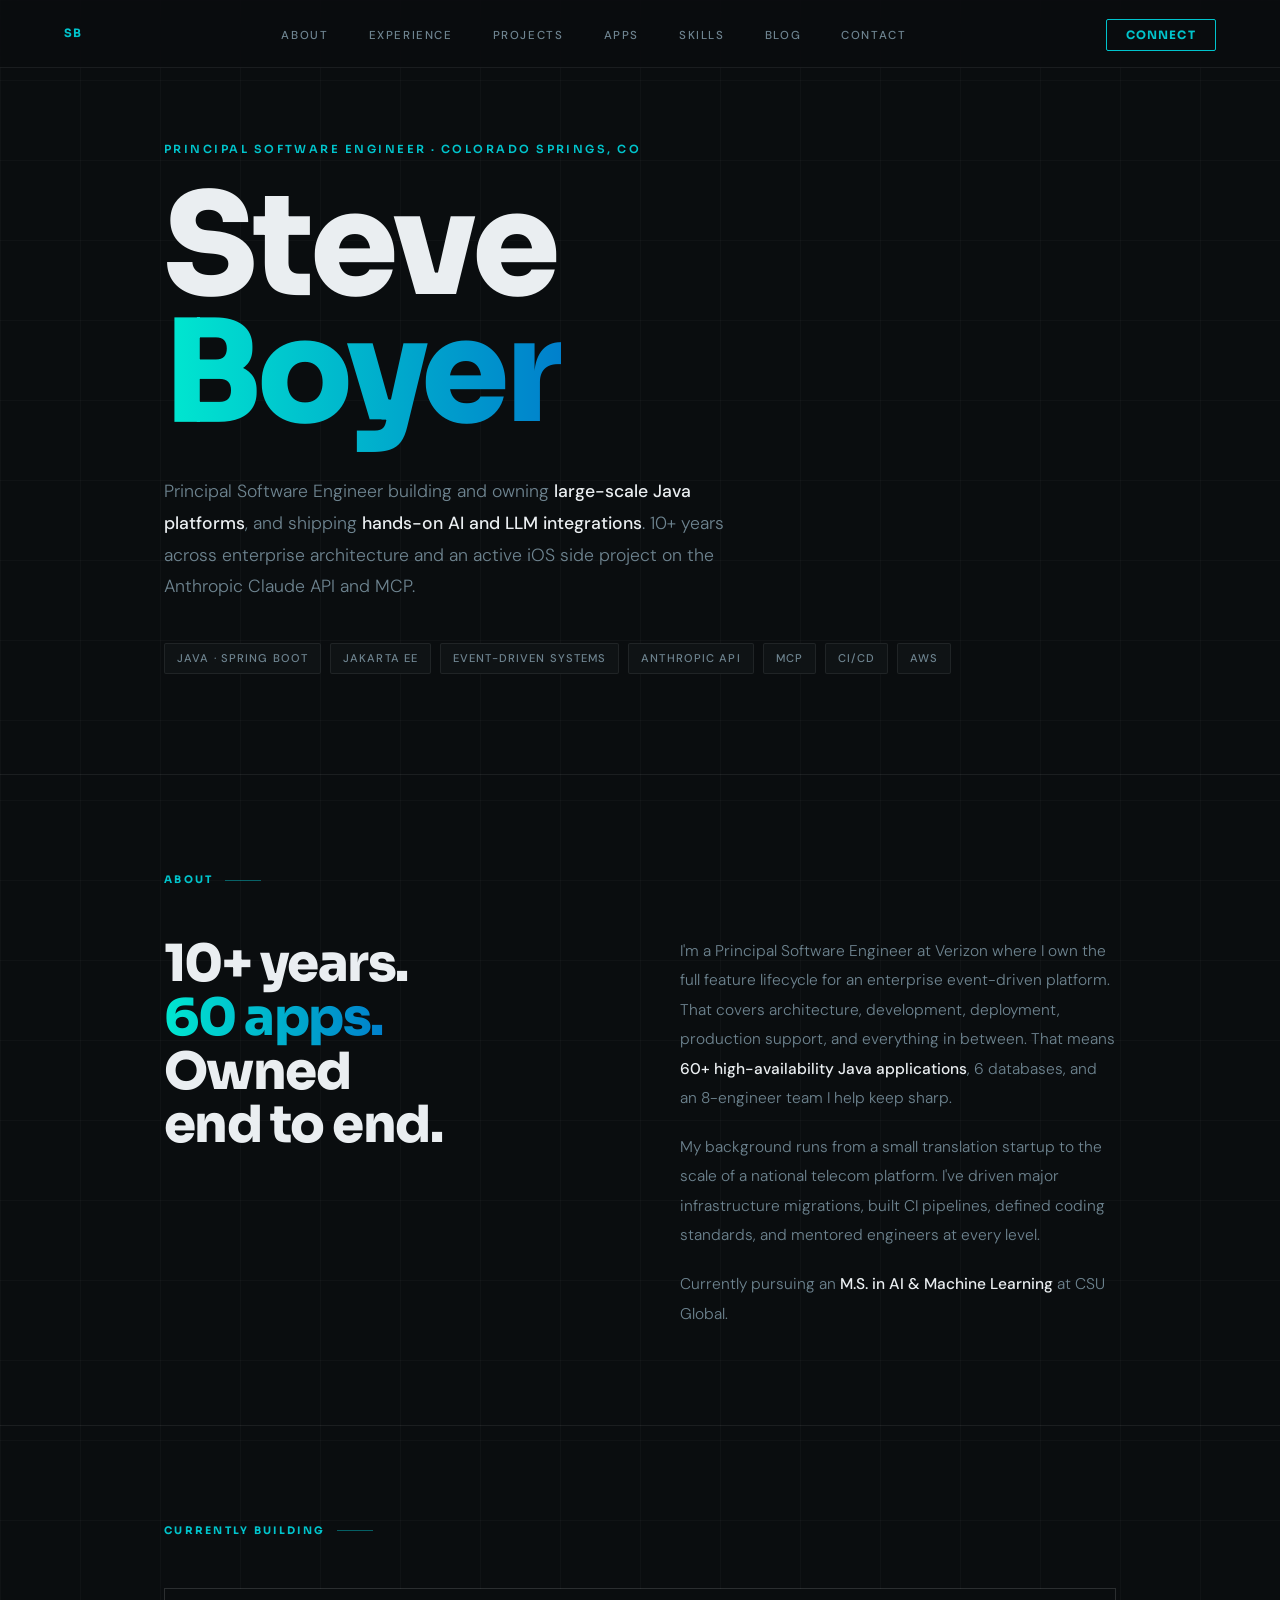
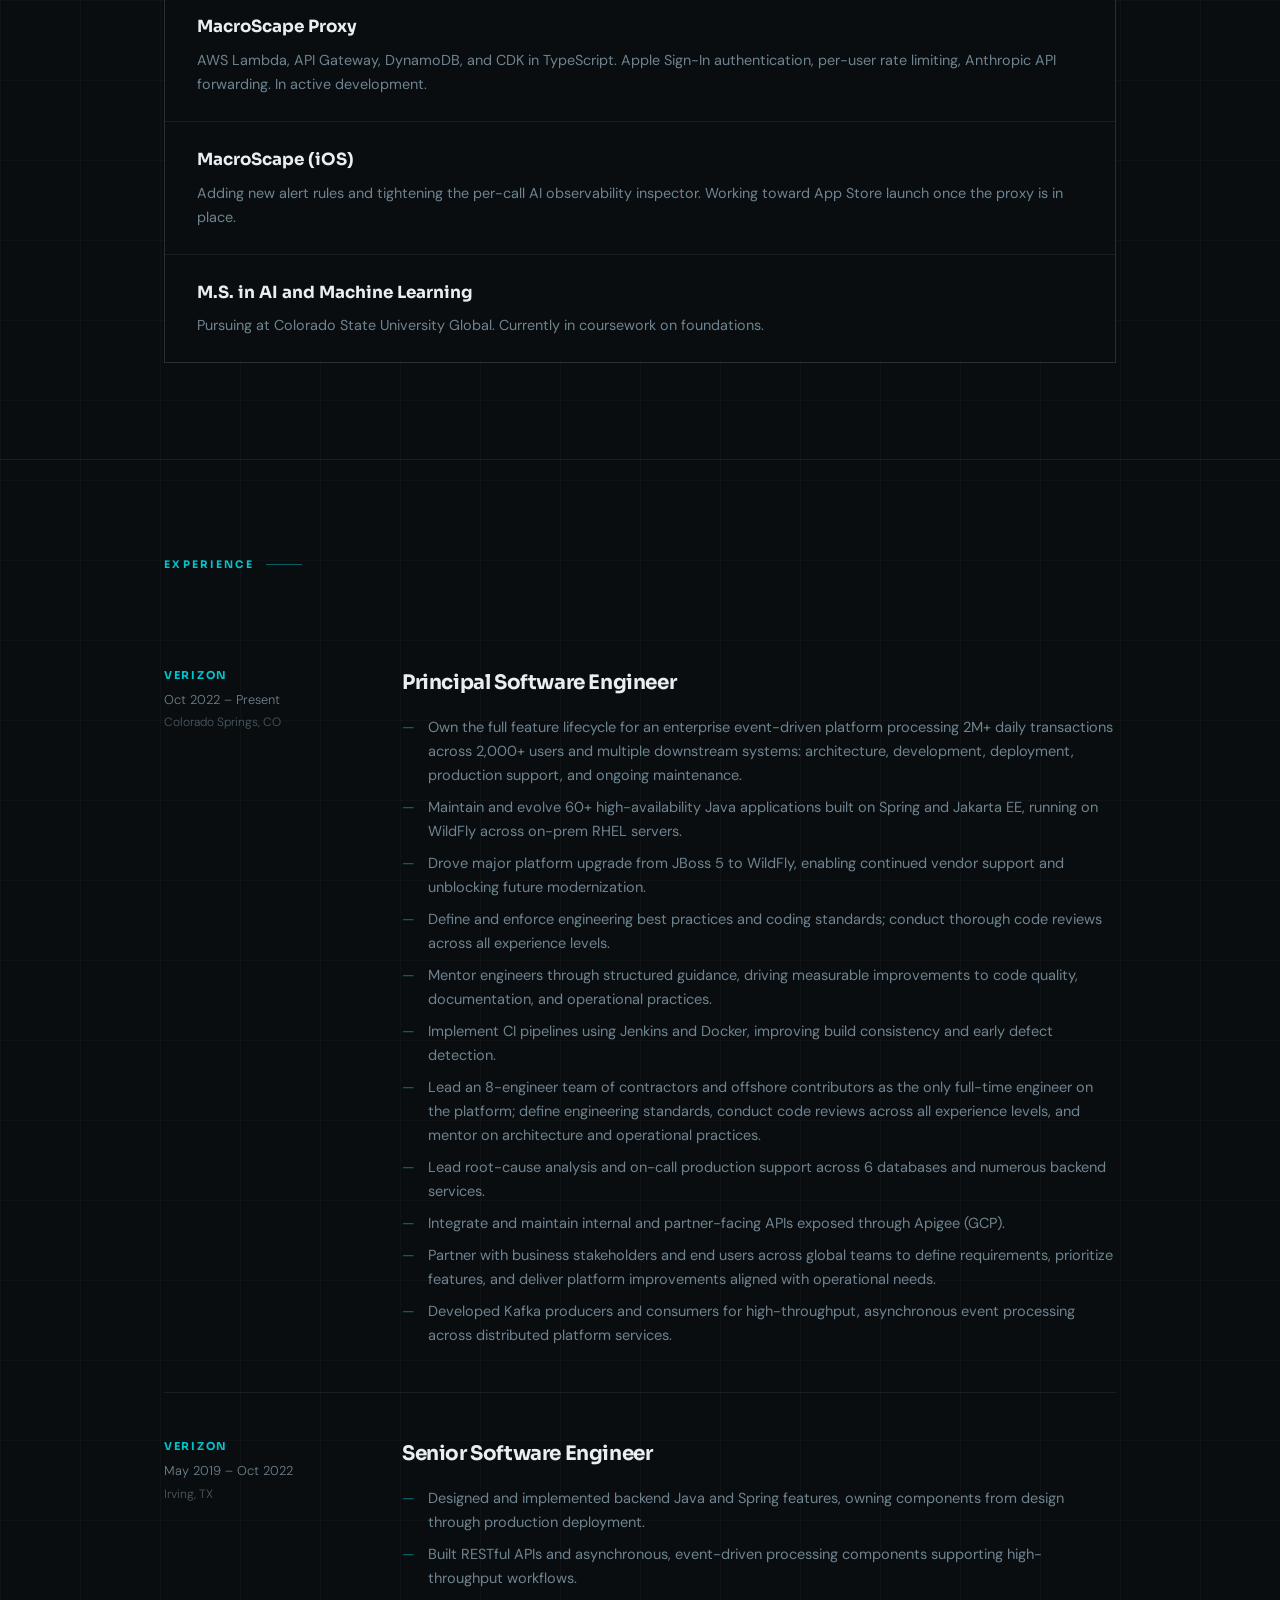
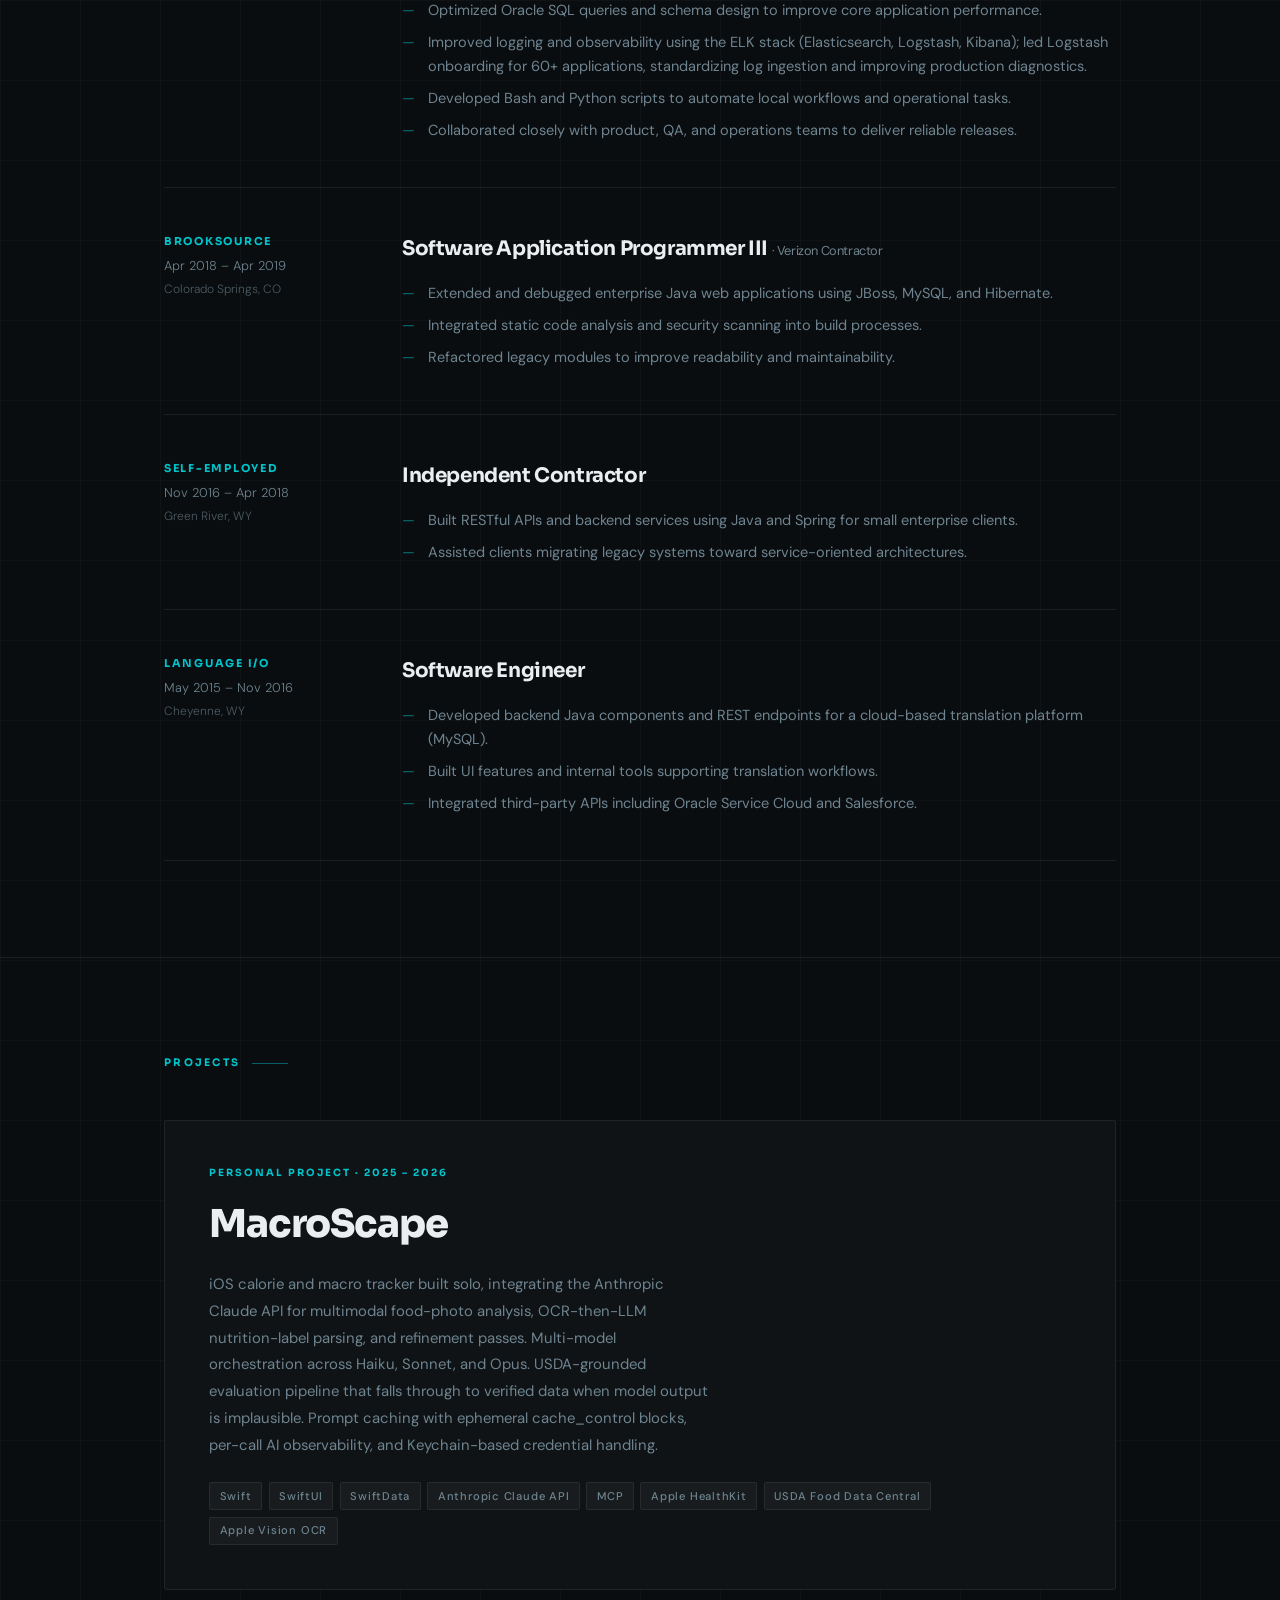
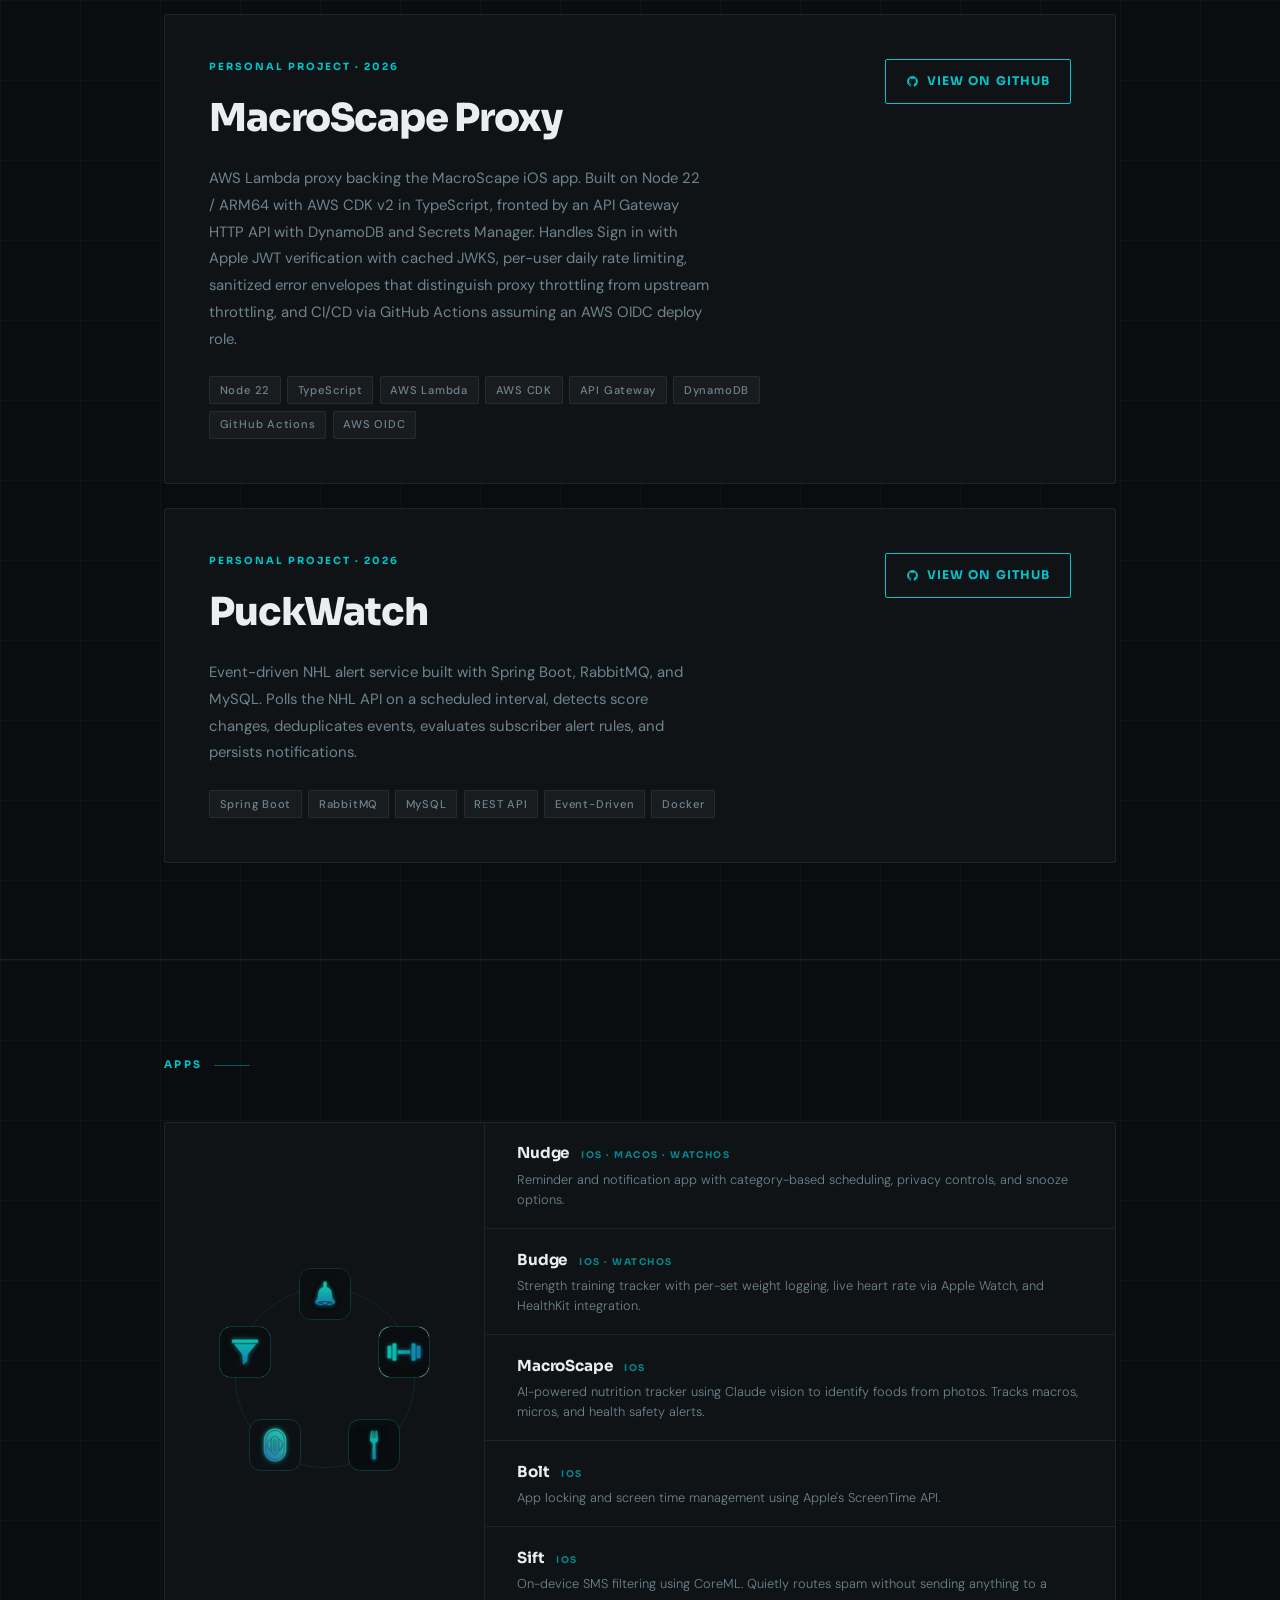
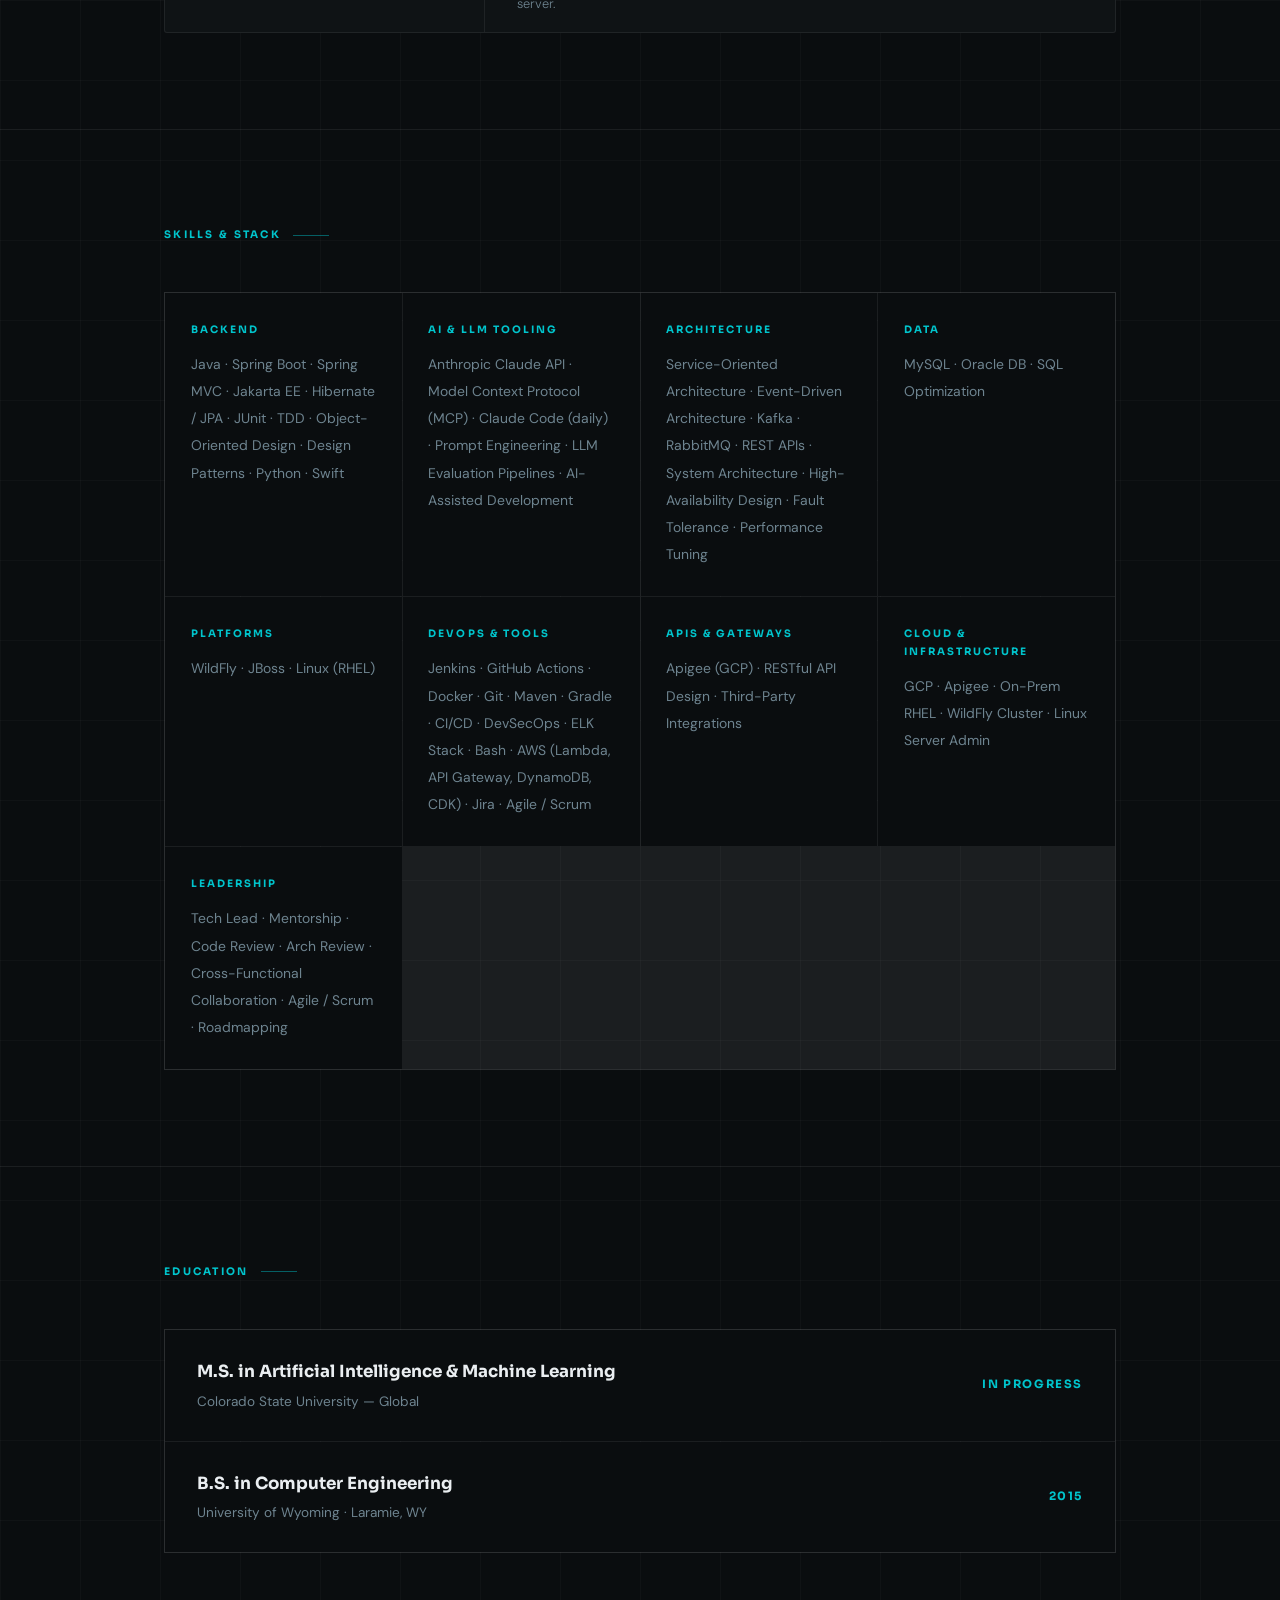
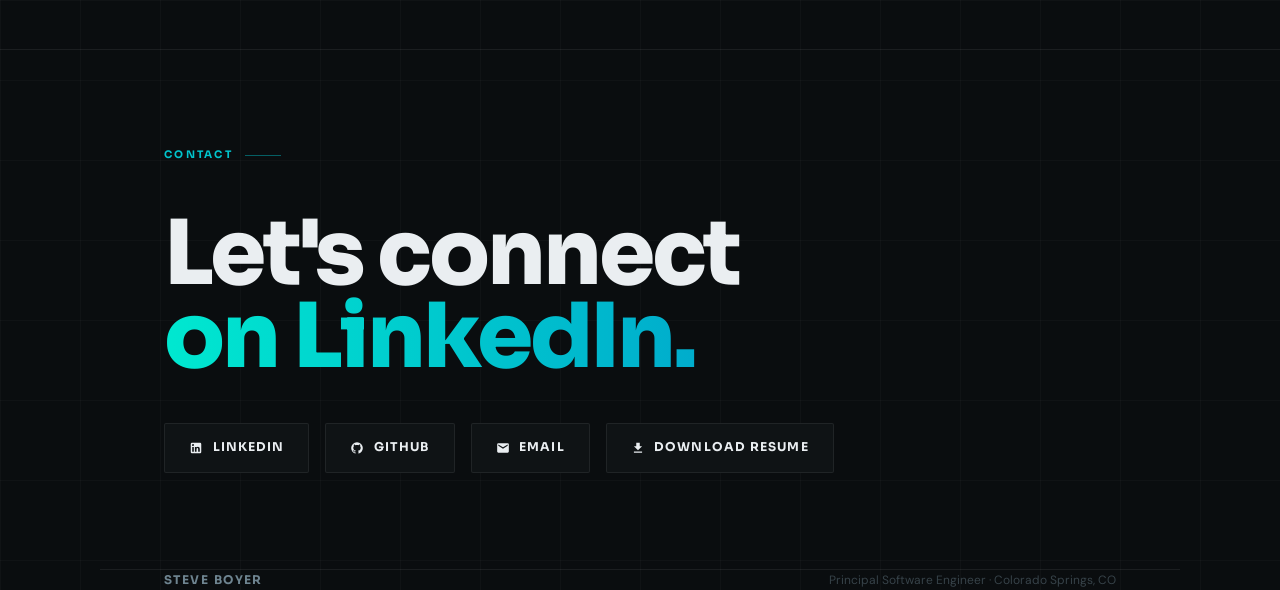
==== index.html @ 4c731e11 "Add macroscape-proxy project" ====
<!DOCTYPE html>
<html lang="en">
<head>
  <meta charset="UTF-8" />
  <meta name="viewport" content="width=device-width, initial-scale=1.0" />
  <title>Steve Boyer — Principal Software Engineer</title>
  <link rel="icon" type="image/svg+xml" href="/favicon.svg" />
  <meta name="description" content="Principal Software Engineer with 10+ years building enterprise Java platforms and active hands-on work with the Anthropic Claude API, MCP, and AI engineering tooling." />
  <meta property="og:title" content="Steve Boyer — Principal Software Engineer" />
  <meta property="og:description" content="Principal Software Engineer with 10+ years building enterprise Java platforms and active hands-on work with the Anthropic Claude API, MCP, and AI engineering tooling." />
  <meta property="og:image" content="https://steveboyer.dev/og-image.png" />
  <meta property="og:url" content="https://steveboyer.dev" />
  <meta property="og:type" content="website" />
  <link rel="preconnect" href="https://fonts.googleapis.com" />
  <link rel="preconnect" href="https://fonts.gstatic.com" crossorigin />
  <link href="https://fonts.googleapis.com/css2?family=Sora:wght@400;600;700;800;900&family=DM+Sans:opsz,wght@9..40,300;9..40,400;9..40,500&display=swap" rel="stylesheet" />
  <style>
    *, *::before, *::after { box-sizing: border-box; margin: 0; padding: 0; }

    :root {
      --bg:        #0a0d0f;
      --bg-card:   #0f1315;
      --bg-line:   rgba(255,255,255,0.07);
      --fg:        #eaeef1;
      --fg-muted:  #6e8490;
      --accent:    #00c4cc;
      --accent-bg: rgba(0,196,204,0.08);
      --font-display: 'Sora', sans-serif;
      --font-body:    'DM Sans', sans-serif;
      --max:       1080px;
      --gutter:    clamp(1.5rem, 5vw, 4rem);
    }

    html { scroll-behavior: smooth; }

    body {
      background: var(--bg);
      color: var(--fg);
      font-family: var(--font-body);
      font-size: 16px;
      line-height: 1.7;
      -webkit-font-smoothing: antialiased;
      background-image:
        linear-gradient(rgba(255,255,255,0.025) 1px, transparent 1px),
        linear-gradient(90deg, rgba(255,255,255,0.025) 1px, transparent 1px);
      background-size: 80px 80px;
    }

    /* ─── NAV ─── */
    nav {
      position: fixed;
      inset: 0 0 auto 0;
      z-index: 100;
      display: flex;
      align-items: center;
      justify-content: space-between;
      padding: 1.25rem var(--gutter);
      background: rgba(10,13,15,0.82);
      backdrop-filter: blur(20px);
      border-bottom: 1px solid var(--bg-line);
    }
    .nav-logo {
      font-family: var(--font-display);
      font-weight: 700;
      font-size: 0.72rem;
      letter-spacing: 0.1em;
      text-transform: uppercase;
      text-decoration: none;
      color: var(--accent);
    }
    .nav-links { display: flex; gap: 2.5rem; list-style: none; }
    .nav-links a {
      font-size: 0.72rem;
      font-weight: 500;
      letter-spacing: 0.14em;
      text-transform: uppercase;
      text-decoration: none;
      color: var(--fg-muted);
      transition: color 0.18s;
    }
    .nav-links a:hover { color: var(--fg); }
    .nav-cta a {
      font-family: var(--font-display);
      font-size: 0.72rem;
      font-weight: 700;
      letter-spacing: 0.1em;
      text-transform: uppercase;
      text-decoration: none;
      color: var(--accent);
      border: 1.5px solid var(--accent);
      padding: 0.5rem 1.2rem;
      border-radius: 2px;
      transition: background 0.18s, color 0.18s;
    }
    .nav-cta a:hover { background: var(--accent); color: var(--bg); }

    /* ─── SHARED ─── */
    .wrap {
      max-width: var(--max);
      margin: 0 auto;
      padding: 0 var(--gutter);
    }
    .section-block {
      padding: 6rem 0;
      max-width: var(--max);
      margin: 0 auto;
      padding-left: var(--gutter);
      padding-right: var(--gutter);
    }
    hr.rule {
      border: none;
      border-top: 1px solid var(--bg-line);
    }
    .label {
      font-family: var(--font-display);
      font-size: 0.65rem;
      font-weight: 700;
      letter-spacing: 0.22em;
      text-transform: uppercase;
      color: var(--accent);
      margin-bottom: 3rem;
      display: flex;
      align-items: center;
      gap: 0.75rem;
    }
    .label::after {
      content: '';
      flex: 0 0 36px;
      height: 1px;
      background: var(--accent);
      opacity: 0.45;
    }

    /* ─── HERO ─── */
    #hero {
      padding-top: 140px;
      padding-bottom: 100px;
      max-width: var(--max);
      margin: 0 auto;
      padding-left: var(--gutter);
      padding-right: var(--gutter);
    }
    .hero-eyebrow {
      font-family: var(--font-display);
      font-size: 0.7rem;
      font-weight: 600;
      letter-spacing: 0.22em;
      text-transform: uppercase;
      color: var(--accent);
      margin-bottom: 1.5rem;
    }
    .hero-name {
      font-family: var(--font-display);
      font-size: clamp(4.5rem, 11vw, 9.5rem);
      font-weight: 900;
      line-height: 0.9;
      letter-spacing: -0.03em;
      color: var(--fg);
      margin-bottom: 2.5rem;
    }
    .grad {
      background: linear-gradient(90deg, #00e8d0 0%, #00a8cc 60%, #0080cc 100%);
      -webkit-background-clip: text;
      -webkit-text-fill-color: transparent;
      background-clip: text;
    }
    .hero-body {
      max-width: 560px;
      color: var(--fg-muted);
      font-size: 1.1rem;
      font-weight: 300;
      line-height: 1.8;
      margin-bottom: 2.5rem;
    }
    .hero-body strong { color: var(--fg); font-weight: 500; }
    .hero-chips { display: flex; flex-wrap: wrap; gap: 0.55rem; }
    .chip {
      font-size: 0.7rem;
      font-weight: 500;
      letter-spacing: 0.1em;
      text-transform: uppercase;
      border: 1px solid var(--bg-line);
      border-radius: 2px;
      padding: 0.32rem 0.75rem;
      color: var(--fg-muted);
      background: var(--bg-card);
    }

    /* ─── ABOUT ─── */
    .about-grid {
      display: grid;
      grid-template-columns: 1fr 1fr;
      gap: 5rem;
      align-items: start;
    }
    .about-hed {
      font-family: var(--font-display);
      font-size: clamp(2.2rem, 4vw, 3.2rem);
      font-weight: 800;
      line-height: 1.05;
      letter-spacing: -0.03em;
    }
    .about-hed em { font-style: normal; }
    .about-copy { color: var(--fg-muted); font-size: 0.97rem; line-height: 1.9; font-weight: 300; }
    .about-copy strong { color: var(--fg); font-weight: 500; }
    .about-copy p + p { margin-top: 1.2rem; }

    /* ─── EXPERIENCE ─── */
    .exp-row {
      display: grid;
      grid-template-columns: 190px 1fr;
      gap: 0 3rem;
      padding: 2.75rem 0;
      border-bottom: 1px solid var(--bg-line);
    }
    .exp-row:first-child { border-top: 1px solid var(--bg-line); }
    .exp-co {
      font-family: var(--font-display);
      font-size: 0.68rem;
      font-weight: 700;
      letter-spacing: 0.16em;
      text-transform: uppercase;
      color: var(--accent);
      margin-bottom: 0.3rem;
    }
    .exp-when { font-size: 0.8rem; color: var(--fg-muted); font-weight: 300; }
    .exp-where { font-size: 0.75rem; color: var(--fg-muted); font-weight: 300; opacity: 0.65; margin-top: 0.1rem; }
    .exp-title {
      font-family: var(--font-display);
      font-size: 1.25rem;
      font-weight: 700;
      letter-spacing: -0.02em;
      color: var(--fg);
      margin-bottom: 1rem;
    }
    .exp-note { font-family: var(--font-body); font-size: 0.8rem; font-weight: 400; color: var(--fg-muted); }
    .bullets { list-style: none; display: flex; flex-direction: column; gap: 0.5rem; }
    .bullets li {
      font-size: 0.91rem;
      color: var(--fg-muted);
      display: flex;
      gap: 0.8rem;
      line-height: 1.65;
    }
    .bullets li::before { content: '—'; color: var(--accent); opacity: 0.55; flex-shrink: 0; }

    /* ─── PROJECT ─── */
    .project-card {
      border: 1px solid var(--bg-line);
      border-radius: 3px;
      padding: 2.75rem;
      background: var(--bg-card);
      display: grid;
      grid-template-columns: 1fr auto;
      gap: 2.5rem;
      align-items: start;
      transition: border-color 0.2s;
    }
    .project-card:hover { border-color: rgba(0,196,204,0.28); }
    .project-card + .project-card { margin-top: 1.5rem; }
    .proj-tag {
      font-family: var(--font-display);
      font-size: 0.62rem;
      font-weight: 700;
      letter-spacing: 0.2em;
      text-transform: uppercase;
      color: var(--accent);
      margin-bottom: 0.65rem;
    }
    .proj-name {
      font-family: var(--font-display);
      font-size: clamp(1.8rem, 3vw, 2.4rem);
      font-weight: 800;
      letter-spacing: -0.03em;
      color: var(--fg);
      margin-bottom: 0.85rem;
    }
    .proj-desc {
      font-size: 0.93rem;
      color: var(--fg-muted);
      line-height: 1.8;
      max-width: 500px;
      margin-bottom: 1.5rem;
    }
    .stack { display: flex; flex-wrap: wrap; gap: 0.4rem; }
    .stag {
      font-size: 0.7rem;
      font-weight: 500;
      letter-spacing: 0.07em;
      color: var(--fg-muted);
      background: rgba(255,255,255,0.04);
      border: 1px solid var(--bg-line);
      padding: 0.22rem 0.6rem;
      border-radius: 2px;
    }
    .proj-btn {
      display: inline-flex;
      align-items: center;
      gap: 0.5rem;
      font-family: var(--font-display);
      font-size: 0.75rem;
      font-weight: 700;
      letter-spacing: 0.09em;
      text-transform: uppercase;
      text-decoration: none;
      color: var(--accent);
      border: 1.5px solid var(--accent);
      padding: 0.7rem 1.25rem;
      border-radius: 2px;
      white-space: nowrap;
      align-self: flex-start;
      transition: background 0.18s, color 0.18s;
    }
    .proj-btn:hover { background: var(--accent); color: var(--bg); }
    .proj-btn svg { width: 13px; height: 13px; fill: currentColor; }

    /* ─── APPS ─── */
    .apps-card {
      border: 1px solid var(--bg-line);
      border-radius: 3px;
      background: var(--bg-card);
      display: grid;
      grid-template-columns: 320px 1fr;
      gap: 0;
      overflow: hidden;
      transition: border-color 0.2s;
    }
    .apps-card:hover { border-color: rgba(0,196,204,0.28); }
    .apps-circle-side {
      position: relative;
      display: flex;
      align-items: center;
      justify-content: center;
      padding: 3rem 2rem;
      border-right: 1px solid var(--bg-line);
    }
    .apps-circle-wrap {
      position: relative;
      width: 220px;
      height: 220px;
    }
    .apps-circle-wrap::before {
      content: '';
      position: absolute;
      inset: 20px;
      border-radius: 50%;
      border: 1px solid rgba(0,196,204,0.12);
    }
    .app-icon-pin {
      position: absolute;
      width: 52px;
      height: 52px;
    }
    .app-icon-pin img {
      width: 52px;
      height: 52px;
      border-radius: 12px;
      object-fit: cover;
      border: 1px solid rgba(0,196,204,0.2);
      transition: border-color 0.2s, box-shadow 0.2s;
    }
    .app-icon-pin img:hover {
      border-color: var(--accent);
      box-shadow: 0 0 14px rgba(0,196,204,0.35);
    }
    /* pentagon positions: r=84px from center of 220px box (center=110px), 5 points at 72deg steps starting top */
    .app-icon-pin:nth-child(1) { top: calc(110px - 26px - 84px);       left: calc(110px - 26px); }
    .app-icon-pin:nth-child(2) { top: calc(110px - 26px - 25.9px);     left: calc(110px - 26px + 79.9px); }
    .app-icon-pin:nth-child(3) { top: calc(110px - 26px + 67.9px);     left: calc(110px - 26px + 49.4px); }
    .app-icon-pin:nth-child(4) { top: calc(110px - 26px + 67.9px);     left: calc(110px - 26px - 49.4px); }
    .app-icon-pin:nth-child(5) { top: calc(110px - 26px - 25.9px);     left: calc(110px - 26px - 79.9px); }
    .apps-list-side {
      display: flex;
      flex-direction: column;
      justify-content: center;
      gap: 0;
    }
    .app-row {
      display: flex;
      flex-direction: column;
      padding: 1.1rem 2rem;
      border-bottom: 1px solid var(--bg-line);
    }
    .app-row:last-child { border-bottom: none; }
    .app-row-top {
      display: flex;
      align-items: baseline;
      gap: 0.75rem;
      margin-bottom: 0.2rem;
    }
    .app-name {
      font-family: var(--font-display);
      font-size: 0.95rem;
      font-weight: 700;
      letter-spacing: -0.01em;
      color: var(--fg);
    }
    .app-platform {
      font-family: var(--font-display);
      font-size: 0.58rem;
      font-weight: 700;
      letter-spacing: 0.16em;
      text-transform: uppercase;
      color: var(--accent);
      opacity: 0.65;
    }
    .app-desc {
      font-size: 0.8rem;
      color: var(--fg-muted);
      line-height: 1.6;
      font-weight: 300;
    }
    @media (max-width: 760px) {
      .apps-card { grid-template-columns: 1fr; }
      .apps-circle-side { border-right: none; border-bottom: 1px solid var(--bg-line); }
    }

    /* ─── SKILLS ─── */
    .skills-grid {
      display: grid;
      grid-template-columns: repeat(auto-fill, minmax(200px, 1fr));
      gap: 1px;
      border: 1px solid var(--bg-line);
      background: var(--bg-line);
    }
    .sg { background: var(--bg); padding: 1.75rem 1.6rem; }
    .sg-label {
      font-family: var(--font-display);
      font-size: 0.64rem;
      font-weight: 700;
      letter-spacing: 0.2em;
      text-transform: uppercase;
      color: var(--accent);
      margin-bottom: 0.8rem;
    }
    .sg-items { font-size: 0.87rem; color: var(--fg-muted); line-height: 1.95; }

    /* ─── CURRENTLY BUILDING ─── */
    .building-list {
      display: flex;
      flex-direction: column;
      gap: 1px;
      border: 1px solid var(--bg-line);
      background: var(--bg-line);
    }
    .building-row {
      background: var(--bg);
      padding: 1.5rem 2rem;
    }
    .building-name {
      font-family: var(--font-display);
      font-size: 1.05rem;
      font-weight: 700;
      color: var(--fg);
      margin-bottom: 0.4rem;
    }
    .building-desc {
      font-size: 0.9rem;
      color: var(--fg-muted);
      line-height: 1.7;
    }

    /* ─── EDUCATION ─── */
    .edu-list {
      display: flex;
      flex-direction: column;
      gap: 1px;
      border: 1px solid var(--bg-line);
      background: var(--bg-line);
    }
    .edu-row {
      background: var(--bg);
      padding: 1.75rem 2rem;
      display: grid;
      grid-template-columns: 1fr auto;
      align-items: center;
      gap: 1.5rem;
    }
    .edu-deg {
      font-family: var(--font-display);
      font-size: 1.05rem;
      font-weight: 700;
      color: var(--fg);
      margin-bottom: 0.2rem;
    }
    .edu-school { font-size: 0.85rem; color: var(--fg-muted); }
    .edu-yr {
      font-family: var(--font-display);
      font-size: 0.72rem;
      font-weight: 700;
      letter-spacing: 0.14em;
      text-transform: uppercase;
      color: var(--accent);
      white-space: nowrap;
    }

    /* ─── CONTACT ─── */
    .contact-hed {
      font-family: var(--font-display);
      font-size: clamp(3rem, 7vw, 6rem);
      font-weight: 800;
      line-height: 0.93;
      letter-spacing: -0.035em;
      color: var(--fg);
      margin-bottom: 2.75rem;
    }
    .contact-hed .teal { display: block; }
    .clinks { display: flex; flex-wrap: wrap; gap: 1rem; }
    .clink {
      display: inline-flex;
      align-items: center;
      gap: 0.6rem;
      font-family: var(--font-display);
      font-size: 0.76rem;
      font-weight: 700;
      letter-spacing: 0.09em;
      text-transform: uppercase;
      text-decoration: none;
      color: var(--fg);
      border: 1.5px solid var(--bg-line);
      padding: 0.85rem 1.5rem;
      border-radius: 2px;
      background: var(--bg-card);
      transition: border-color 0.18s, color 0.18s, background 0.18s;
    }
    .clink:hover { border-color: var(--accent); color: var(--accent); background: var(--accent-bg); }
    .clink svg { width: 14px; height: 14px; fill: currentColor; }

    /* ─── FOOTER ─── */
    footer {
      border-top: 1px solid var(--bg-line);
      padding: 2rem var(--gutter);
      max-width: var(--max);
      margin: 0 auto;
      display: flex;
      align-items: center;
      justify-content: space-between;
    }
    .foot-name {
      font-family: var(--font-display);
      font-size: 0.75rem;
      font-weight: 700;
      letter-spacing: 0.12em;
      text-transform: uppercase;
      color: var(--fg-muted);
    }
    .foot-note { font-size: 0.75rem; color: var(--fg-muted); opacity: 0.45; }

    /* ─── ANIMATION ─── */
    @keyframes up {
      from { opacity: 0; transform: translateY(20px); }
      to   { opacity: 1; transform: translateY(0); }
    }
    .hero-eyebrow { animation: up 0.55s ease both; }
    .hero-name    { animation: up 0.65s 0.08s ease both; }
    .hero-body    { animation: up 0.65s 0.16s ease both; }
    .hero-chips   { animation: up 0.65s 0.24s ease both; }

    /* ─── RESPONSIVE ─── */
    @media (max-width: 760px) {
      nav { padding: 1rem 1.25rem; }
      .nav-links { display: none; }
      .about-grid { grid-template-columns: 1fr; gap: 2.5rem; }
      .exp-row { grid-template-columns: 1fr; gap: 0.4rem 0; }
      .project-card { grid-template-columns: 1fr; }
      footer { flex-direction: column; gap: 0.4rem; text-align: center; }
    }
    @media (max-width: 460px) {
      .apps-grid { grid-template-columns: repeat(2, 1fr); }
    }
  </style>
</head>
<body>

  <!-- NAV -->
  <nav>
    <a class="nav-logo" href="#">SB</a>
    <ul class="nav-links">
      <li><a href="#about">About</a></li>
      <li><a href="#experience">Experience</a></li>
      <li><a href="#projects">Projects</a></li>
      <li><a href="#apps">Apps</a></li>
      <li><a href="#skills">Skills</a></li>
      <li><a href="/blog">Blog</a></li>
      <li><a href="#contact">Contact</a></li>
    </ul>
    <div class="nav-cta"><a href="https://linkedin.com/in/steve-boyer" target="_blank">Connect</a></div>
  </nav>

  <!-- HERO -->
  <div id="hero">
    <p class="hero-eyebrow">Principal Software Engineer · Colorado Springs, CO</p>
    <h1 class="hero-name">
      Steve<br><span class="teal grad">Boyer</span>
    </h1>
    <p class="hero-body">
      Principal Software Engineer building and owning <strong>large-scale Java platforms</strong>,
      and shipping <strong>hands-on AI and LLM integrations</strong>. 10+ years across enterprise
      architecture and an active iOS side project on the Anthropic Claude API and MCP.
    </p>
    <div class="hero-chips">
      <span class="chip">Java · Spring Boot</span>
      <span class="chip">Jakarta EE</span>
      <span class="chip">Event-Driven Systems</span>
      <span class="chip">Anthropic API</span>
      <span class="chip">MCP</span>
      <span class="chip">CI/CD</span>
      <span class="chip">AWS</span>
    </div>
  </div>

  <hr class="rule" />

  <!-- ABOUT -->
  <div id="about" class="section-block">
    <div class="label">About</div>
    <div class="about-grid">
      <h2 class="about-hed">
        10+ years.<br>
        <em class="grad">60 apps.</em><br>
        Owned<br>end to end.
      </h2>
      <div class="about-copy">
        <p>I'm a Principal Software Engineer at Verizon where I own the full feature lifecycle
        for an enterprise event-driven platform. That covers architecture, development, deployment,
        production support, and everything in between. That means <strong>60+ high-availability
        Java applications</strong>, 6 databases, and an 8-engineer team I help keep sharp.</p>
        <p>My background runs from a small translation startup to the scale of
        a national telecom platform. I've driven major infrastructure migrations, built CI
        pipelines, defined coding standards, and mentored engineers at every level.</p>
        <p>Currently pursuing an <strong>M.S. in AI &amp; Machine Learning</strong> at CSU Global.</p>
      </div>
    </div>
  </div>

  <hr class="rule" />

  <!-- CURRENTLY BUILDING -->
  <div id="building" class="section-block">
    <div class="label">Currently Building</div>
    <div class="building-list" data-building-list>
      <div class="building-row">
        <div class="building-name">MacroScape Proxy</div>
        <p class="building-desc">AWS Lambda, API Gateway, DynamoDB, and CDK in TypeScript. Apple Sign-In authentication, per-user rate limiting, Anthropic API forwarding. In active development.</p>
      </div>
      <div class="building-row">
        <div class="building-name">MacroScape (iOS)</div>
        <p class="building-desc">Adding new alert rules and tightening the per-call AI observability inspector. Working toward App Store launch once the proxy is in place.</p>
      </div>
      <div class="building-row">
        <div class="building-name">M.S. in AI and Machine Learning</div>
        <p class="building-desc">Pursuing at Colorado State University Global. Currently in coursework on foundations.</p>
      </div>
    </div>
  </div>

  <hr class="rule" />

  <!-- EXPERIENCE -->
  <div id="experience" class="section-block">
    <div class="label">Experience</div>

    <div class="exp-row">
      <div>
        <div class="exp-co">Verizon</div>
        <div class="exp-when">Oct 2022 – Present</div>
        <div class="exp-where">Colorado Springs, CO</div>
      </div>
      <div>
        <div class="exp-title">Principal Software Engineer</div>
        <ul class="bullets">
          <li>Own the full feature lifecycle for an enterprise event-driven platform processing 2M+ daily transactions across 2,000+ users and multiple downstream systems: architecture, development, deployment, production support, and ongoing maintenance.</li>
          <li>Maintain and evolve 60+ high-availability Java applications built on Spring and Jakarta EE, running on WildFly across on-prem RHEL servers.</li>
          <li>Drove major platform upgrade from JBoss 5 to WildFly, enabling continued vendor support and unblocking future modernization.</li>
          <li>Define and enforce engineering best practices and coding standards; conduct thorough code reviews across all experience levels.</li>
          <li>Mentor engineers through structured guidance, driving measurable improvements to code quality, documentation, and operational practices.</li>
          <li>Implement CI pipelines using Jenkins and Docker, improving build consistency and early defect detection.</li>
          <li>Lead an 8-engineer team of contractors and offshore contributors as the only full-time engineer on the platform; define engineering standards, conduct code reviews across all experience levels, and mentor on architecture and operational practices.</li>
          <li>Lead root-cause analysis and on-call production support across 6 databases and numerous backend services.</li>
          <li>Integrate and maintain internal and partner-facing APIs exposed through Apigee (GCP).</li>
          <li>Partner with business stakeholders and end users across global teams to define requirements, prioritize features, and deliver platform improvements aligned with operational needs.</li>
          <li>Developed Kafka producers and consumers for high-throughput, asynchronous event processing across distributed platform services.</li>
        </ul>
      </div>
    </div>

    <div class="exp-row">
      <div>
        <div class="exp-co">Verizon</div>
        <div class="exp-when">May 2019 – Oct 2022</div>
        <div class="exp-where">Irving, TX</div>
      </div>
      <div>
        <div class="exp-title">Senior Software Engineer</div>
        <ul class="bullets">
          <li>Designed and implemented backend Java and Spring features, owning components from design through production deployment.</li>
          <li>Built RESTful APIs and asynchronous, event-driven processing components supporting high-throughput workflows.</li>
          <li>Optimized Oracle SQL queries and schema design to improve core application performance.</li>
          <li>Improved logging and observability using the ELK stack (Elasticsearch, Logstash, Kibana); led Logstash onboarding for 60+ applications, standardizing log ingestion and improving production diagnostics.</li>
          <li>Developed Bash and Python scripts to automate local workflows and operational tasks.</li>
          <li>Collaborated closely with product, QA, and operations teams to deliver reliable releases.</li>
        </ul>
      </div>
    </div>

    <div class="exp-row">
      <div>
        <div class="exp-co">Brooksource</div>
        <div class="exp-when">Apr 2018 – Apr 2019</div>
        <div class="exp-where">Colorado Springs, CO</div>
      </div>
      <div>
        <div class="exp-title">Software Application Programmer III <span class="exp-note">· Verizon Contractor</span></div>
        <ul class="bullets">
          <li>Extended and debugged enterprise Java web applications using JBoss, MySQL, and Hibernate.</li>
          <li>Integrated static code analysis and security scanning into build processes.</li>
          <li>Refactored legacy modules to improve readability and maintainability.</li>
        </ul>
      </div>
    </div>

    <div class="exp-row">
      <div>
        <div class="exp-co">Self-Employed</div>
        <div class="exp-when">Nov 2016 – Apr 2018</div>
        <div class="exp-where">Green River, WY</div>
      </div>
      <div>
        <div class="exp-title">Independent Contractor</div>
        <ul class="bullets">
          <li>Built RESTful APIs and backend services using Java and Spring for small enterprise clients.</li>
          <li>Assisted clients migrating legacy systems toward service-oriented architectures.</li>
        </ul>
      </div>
    </div>

    <div class="exp-row">
      <div>
        <div class="exp-co">Language I/O</div>
        <div class="exp-when">May 2015 – Nov 2016</div>
        <div class="exp-where">Cheyenne, WY</div>
      </div>
      <div>
        <div class="exp-title">Software Engineer</div>
        <ul class="bullets">
          <li>Developed backend Java components and REST endpoints for a cloud-based translation platform (MySQL).</li>
          <li>Built UI features and internal tools supporting translation workflows.</li>
          <li>Integrated third-party APIs including Oracle Service Cloud and Salesforce.</li>
        </ul>
      </div>
    </div>

  </div>

  <hr class="rule" />

  <!-- PROJECTS -->
  <div id="projects" class="section-block">
    <div class="label">Projects</div>
    <div class="project-card">
      <div>
        <div class="proj-tag">Personal Project · 2025 – 2026</div>
        <div class="proj-name">MacroScape</div>
        <p class="proj-desc">iOS calorie and macro tracker built solo, integrating the Anthropic Claude API
        for multimodal food-photo analysis, OCR-then-LLM nutrition-label parsing, and refinement passes.
        Multi-model orchestration across Haiku, Sonnet, and Opus. USDA-grounded evaluation pipeline
        that falls through to verified data when model output is implausible. Prompt caching with
        ephemeral cache_control blocks, per-call AI observability, and Keychain-based credential handling.</p>
        <div class="stack">
          <span class="stag">Swift</span>
          <span class="stag">SwiftUI</span>
          <span class="stag">SwiftData</span>
          <span class="stag">Anthropic Claude API</span>
          <span class="stag">MCP</span>
          <span class="stag">Apple HealthKit</span>
          <span class="stag">USDA Food Data Central</span>
          <span class="stag">Apple Vision OCR</span>
        </div>
      </div>
    </div>
    <div class="project-card">
      <div>
        <div class="proj-tag">Personal Project · 2026</div>
        <div class="proj-name">MacroScape Proxy</div>
        <p class="proj-desc">AWS Lambda proxy backing the MacroScape iOS app. Built on Node 22 / ARM64 with AWS CDK v2 in TypeScript, fronted by an API Gateway HTTP API with DynamoDB and Secrets Manager. Handles Sign in with Apple JWT verification with cached JWKS, per-user daily rate limiting, sanitized error envelopes that distinguish proxy throttling from upstream throttling, and CI/CD via GitHub Actions assuming an AWS OIDC deploy role.</p>
        <div class="stack">
          <span class="stag">Node 22</span>
          <span class="stag">TypeScript</span>
          <span class="stag">AWS Lambda</span>
          <span class="stag">AWS CDK</span>
          <span class="stag">API Gateway</span>
          <span class="stag">DynamoDB</span>
          <span class="stag">GitHub Actions</span>
          <span class="stag">AWS OIDC</span>
        </div>
      </div>
      <a class="proj-btn" href="https://github.com/steveboyer/macroscape-proxy" target="_blank">
        <svg viewBox="0 0 24 24"><path d="M12 2A10 10 0 0 0 2 12c0 4.42 2.87 8.17 6.84 9.5.5.08.66-.23.66-.5v-1.69c-2.77.6-3.36-1.34-3.36-1.34-.46-1.16-1.11-1.47-1.11-1.47-.91-.62.07-.6.07-.6 1 .07 1.53 1.03 1.53 1.03.87 1.52 2.34 1.07 2.91.83.09-.65.35-1.09.63-1.34-2.22-.25-4.55-1.11-4.55-4.92 0-1.11.38-2 1.03-2.71-.1-.25-.45-1.29.1-2.64 0 0 .84-.27 2.75 1.02.79-.22 1.65-.33 2.5-.33.85 0 1.71.11 2.5.33 1.91-1.29 2.75-1.02 2.75-1.02.55 1.35.2 2.39.1 2.64.65.71 1.03 1.6 1.03 2.71 0 3.82-2.34 4.66-4.57 4.91.36.31.69.92.69 1.85V21c0 .27.16.59.67.5C19.14 20.16 22 16.42 22 12A10 10 0 0 0 12 2z"/></svg>
        View on GitHub
      </a>
    </div>
    <div class="project-card">
      <div>
        <div class="proj-tag">Personal Project · 2026</div>
        <div class="proj-name">PuckWatch</div>
        <p class="proj-desc">Event-driven NHL alert service built with Spring Boot, RabbitMQ, and MySQL.
        Polls the NHL API on a scheduled interval, detects score changes, deduplicates events,
        evaluates subscriber alert rules, and persists notifications.</p>
        <div class="stack">
          <span class="stag">Spring Boot</span>
          <span class="stag">RabbitMQ</span>
          <span class="stag">MySQL</span>
          <span class="stag">REST API</span>
          <span class="stag">Event-Driven</span>
          <span class="stag">Docker</span>
        </div>
      </div>
      <a class="proj-btn" href="https://github.com/steveboyer/puck-watch" target="_blank">
        <svg viewBox="0 0 24 24"><path d="M12 2A10 10 0 0 0 2 12c0 4.42 2.87 8.17 6.84 9.5.5.08.66-.23.66-.5v-1.69c-2.77.6-3.36-1.34-3.36-1.34-.46-1.16-1.11-1.47-1.11-1.47-.91-.62.07-.6.07-.6 1 .07 1.53 1.03 1.53 1.03.87 1.52 2.34 1.07 2.91.83.09-.65.35-1.09.63-1.34-2.22-.25-4.55-1.11-4.55-4.92 0-1.11.38-2 1.03-2.71-.1-.25-.45-1.29.1-2.64 0 0 .84-.27 2.75 1.02.79-.22 1.65-.33 2.5-.33.85 0 1.71.11 2.5.33 1.91-1.29 2.75-1.02 2.75-1.02.55 1.35.2 2.39.1 2.64.65.71 1.03 1.6 1.03 2.71 0 3.82-2.34 4.66-4.57 4.91.36.31.69.92.69 1.85V21c0 .27.16.59.67.5C19.14 20.16 22 16.42 22 12A10 10 0 0 0 12 2z"/></svg>
        View on GitHub
      </a>
    </div>
  </div>

  <hr class="rule" />

  <!-- APPS -->
  <div id="apps" class="section-block">
    <div class="label">Apps</div>
    <div class="apps-card">

      <!-- circle of icons -->
      <div class="apps-circle-side">
        <div class="apps-circle-wrap">
          <div class="app-icon-pin"><img src="icons/nudge.png" alt="Nudge" /></div>
          <div class="app-icon-pin"><img src="icons/budge.png" alt="Budge" /></div>
          <div class="app-icon-pin"><img src="icons/macroscape.png" alt="MacroScape" /></div>
          <div class="app-icon-pin"><img src="icons/bolt.png" alt="Bolt" /></div>
          <div class="app-icon-pin"><img src="icons/sift.png" alt="Sift" /></div>
        </div>
      </div>

      <!-- list of apps -->
      <div class="apps-list-side">
        <div class="app-row">
          <div class="app-row-top">
            <span class="app-name">Nudge</span>
            <span class="app-platform">iOS · macOS · watchOS</span>
          </div>
          <div class="app-desc">Reminder and notification app with category-based scheduling, privacy controls, and snooze options.</div>
        </div>
        <div class="app-row">
          <div class="app-row-top">
            <span class="app-name">Budge</span>
            <span class="app-platform">iOS · watchOS</span>
          </div>
          <div class="app-desc">Strength training tracker with per-set weight logging, live heart rate via Apple Watch, and HealthKit integration.</div>
        </div>
        <div class="app-row">
          <div class="app-row-top">
            <span class="app-name">MacroScape</span>
            <span class="app-platform">iOS</span>
          </div>
          <div class="app-desc">AI-powered nutrition tracker using Claude vision to identify foods from photos. Tracks macros, micros, and health safety alerts.</div>
        </div>
        <div class="app-row">
          <div class="app-row-top">
            <span class="app-name">Bolt</span>
            <span class="app-platform">iOS</span>
          </div>
          <div class="app-desc">App locking and screen time management using Apple's ScreenTime API.</div>
        </div>
        <div class="app-row">
          <div class="app-row-top">
            <span class="app-name">Sift</span>
            <span class="app-platform">iOS</span>
          </div>
          <div class="app-desc">On-device SMS filtering using CoreML. Quietly routes spam without sending anything to a server.</div>
        </div>
      </div>

    </div>
  </div>

  <hr class="rule" />

  <!-- SKILLS -->
  <div id="skills" class="section-block">
    <div class="label">Skills &amp; Stack</div>
    <div class="skills-grid">
      <div class="sg">
        <div class="sg-label">Backend</div>
        <div class="sg-items">Java · Spring Boot · Spring MVC · Jakarta EE · Hibernate / JPA · JUnit · TDD · Object-Oriented Design · Design Patterns · Python · Swift</div>
      </div>
      <div class="sg">
        <div class="sg-label">AI &amp; LLM Tooling</div>
        <div class="sg-items">Anthropic Claude API · Model Context Protocol (MCP) · Claude Code (daily) · Prompt Engineering · LLM Evaluation Pipelines · AI-Assisted Development</div>
      </div>
      <div class="sg">
        <div class="sg-label">Architecture</div>
        <div class="sg-items">Service-Oriented Architecture · Event-Driven Architecture · Kafka · RabbitMQ · REST APIs · System Architecture · High-Availability Design · Fault Tolerance · Performance Tuning</div>
      </div>
      <div class="sg">
        <div class="sg-label">Data</div>
        <div class="sg-items">MySQL · Oracle DB · SQL Optimization</div>
      </div>
      <div class="sg">
        <div class="sg-label">Platforms</div>
        <div class="sg-items">WildFly · JBoss · Linux (RHEL)</div>
      </div>
      <div class="sg">
        <div class="sg-label">DevOps &amp; Tools</div>
        <div class="sg-items">Jenkins · GitHub Actions · Docker · Git · Maven · Gradle · CI/CD · DevSecOps · ELK Stack · Bash · AWS (Lambda, API Gateway, DynamoDB, CDK) · Jira · Agile / Scrum</div>
      </div>
      <div class="sg">
        <div class="sg-label">APIs &amp; Gateways</div>
        <div class="sg-items">Apigee (GCP) · RESTful API Design · Third-Party Integrations</div>
      </div>
      <div class="sg">
        <div class="sg-label">Cloud &amp; Infrastructure</div>
        <div class="sg-items">GCP · Apigee · On-Prem RHEL · WildFly Cluster · Linux Server Admin</div>
      </div>
      <div class="sg">
        <div class="sg-label">Leadership</div>
        <div class="sg-items">Tech Lead · Mentorship · Code Review · Arch Review · Cross-Functional Collaboration · Agile / Scrum · Roadmapping</div>
      </div>
    </div>
  </div>

  <hr class="rule" />

  <!-- EDUCATION -->
  <div id="education" class="section-block">
    <div class="label">Education</div>
    <div class="edu-list">
      <div class="edu-row">
        <div>
          <div class="edu-deg">M.S. in Artificial Intelligence &amp; Machine Learning</div>
          <div class="edu-school">Colorado State University — Global</div>
        </div>
        <div class="edu-yr">In Progress</div>
      </div>
      <div class="edu-row">
        <div>
          <div class="edu-deg">B.S. in Computer Engineering</div>
          <div class="edu-school">University of Wyoming · Laramie, WY</div>
        </div>
        <div class="edu-yr">2015</div>
      </div>
    </div>
  </div>

  <hr class="rule" />

  <!-- CONTACT -->
  <div id="contact" class="section-block">
    <div class="label">Contact</div>
    <h2 class="contact-hed">
      Let's connect<br><span class="teal grad">on LinkedIn.</span>
    </h2>
    <div class="clinks">
      <a class="clink" href="https://linkedin.com/in/steve-boyer" target="_blank">
        <svg viewBox="0 0 24 24"><path d="M19 3a2 2 0 0 1 2 2v14a2 2 0 0 1-2 2H5a2 2 0 0 1-2-2V5a2 2 0 0 1 2-2h14m-.5 15.5v-5.3a3.26 3.26 0 0 0-3.26-3.26c-.85 0-1.84.52-2.32 1.3v-1.11h-2.79v8.37h2.79v-4.93c0-.77.62-1.4 1.39-1.4a1.4 1.4 0 0 1 1.4 1.4v4.93h2.79M6.88 8.56a1.68 1.68 0 0 0 1.68-1.68c0-.93-.75-1.69-1.68-1.69a1.69 1.69 0 0 0-1.69 1.69c0 .93.76 1.68 1.69 1.68m1.39 9.94v-8.37H5.5v8.37h2.77z"/></svg>
        LinkedIn
      </a>
      <a class="clink" href="https://github.com/steveboyer" target="_blank">
        <svg viewBox="0 0 24 24"><path d="M12 2A10 10 0 0 0 2 12c0 4.42 2.87 8.17 6.84 9.5.5.08.66-.23.66-.5v-1.69c-2.77.6-3.36-1.34-3.36-1.34-.46-1.16-1.11-1.47-1.11-1.47-.91-.62.07-.6.07-.6 1 .07 1.53 1.03 1.53 1.03.87 1.52 2.34 1.07 2.91.83.09-.65.35-1.09.63-1.34-2.22-.25-4.55-1.11-4.55-4.92 0-1.11.38-2 1.03-2.71-.1-.25-.45-1.29.1-2.64 0 0 .84-.27 2.75 1.02.79-.22 1.65-.33 2.5-.33.85 0 1.71.11 2.5.33 1.91-1.29 2.75-1.02 2.75-1.02.55 1.35.2 2.39.1 2.64.65.71 1.03 1.6 1.03 2.71 0 3.82-2.34 4.66-4.57 4.91.36.31.69.92.69 1.85V21c0 .27.16.59.67.5C19.14 20.16 22 16.42 22 12A10 10 0 0 0 12 2z"/></svg>
        GitHub
      </a>
      <a class="clink" href="mailto:steve@steveboyer.dev">
        <svg viewBox="0 0 24 24"><path d="M20 4H4a2 2 0 0 0-2 2v12a2 2 0 0 0 2 2h16a2 2 0 0 0 2-2V6a2 2 0 0 0-2-2zm0 4.236-8 4.882-8-4.882V6l8 4.882L20 6v2.236z"/></svg>
        Email
      </a>
      <a class="clink" href="/resume.pdf" download>
        <svg viewBox="0 0 24 24"><path d="M5 20h14v-2H5v2zM19 9h-4V3H9v6H5l7 7 7-7z"/></svg>
        Download Resume
      </a>
    </div>
  </div>

  <footer class="wrap">
    <span class="foot-name">Steve Boyer</span>
    <span class="foot-note">Principal Software Engineer · Colorado Springs, CO</span>
  </footer>

  <script>
    (async () => {
      const list = document.querySelector('[data-building-list]');
      if (!list) return;
      try {
        const res = await fetch('/content/currently-building.json', { cache: 'no-store' });
        if (!res.ok) return;
        const items = await res.json();
        if (!Array.isArray(items) || items.length === 0) return;
        const frag = document.createDocumentFragment();
        for (const item of items) {
          const row = document.createElement('div');
          row.className = 'building-row';
          const name = document.createElement('div');
          name.className = 'building-name';
          name.textContent = item.name ?? '';
          const desc = document.createElement('p');
          desc.className = 'building-desc';
          desc.textContent = item.description ?? '';
          row.appendChild(name);
          row.appendChild(desc);
          frag.appendChild(row);
        }
        list.replaceChildren(frag);
      } catch (_) {
        // keep static fallback
      }
    })();
  </script>

</body>
</html>
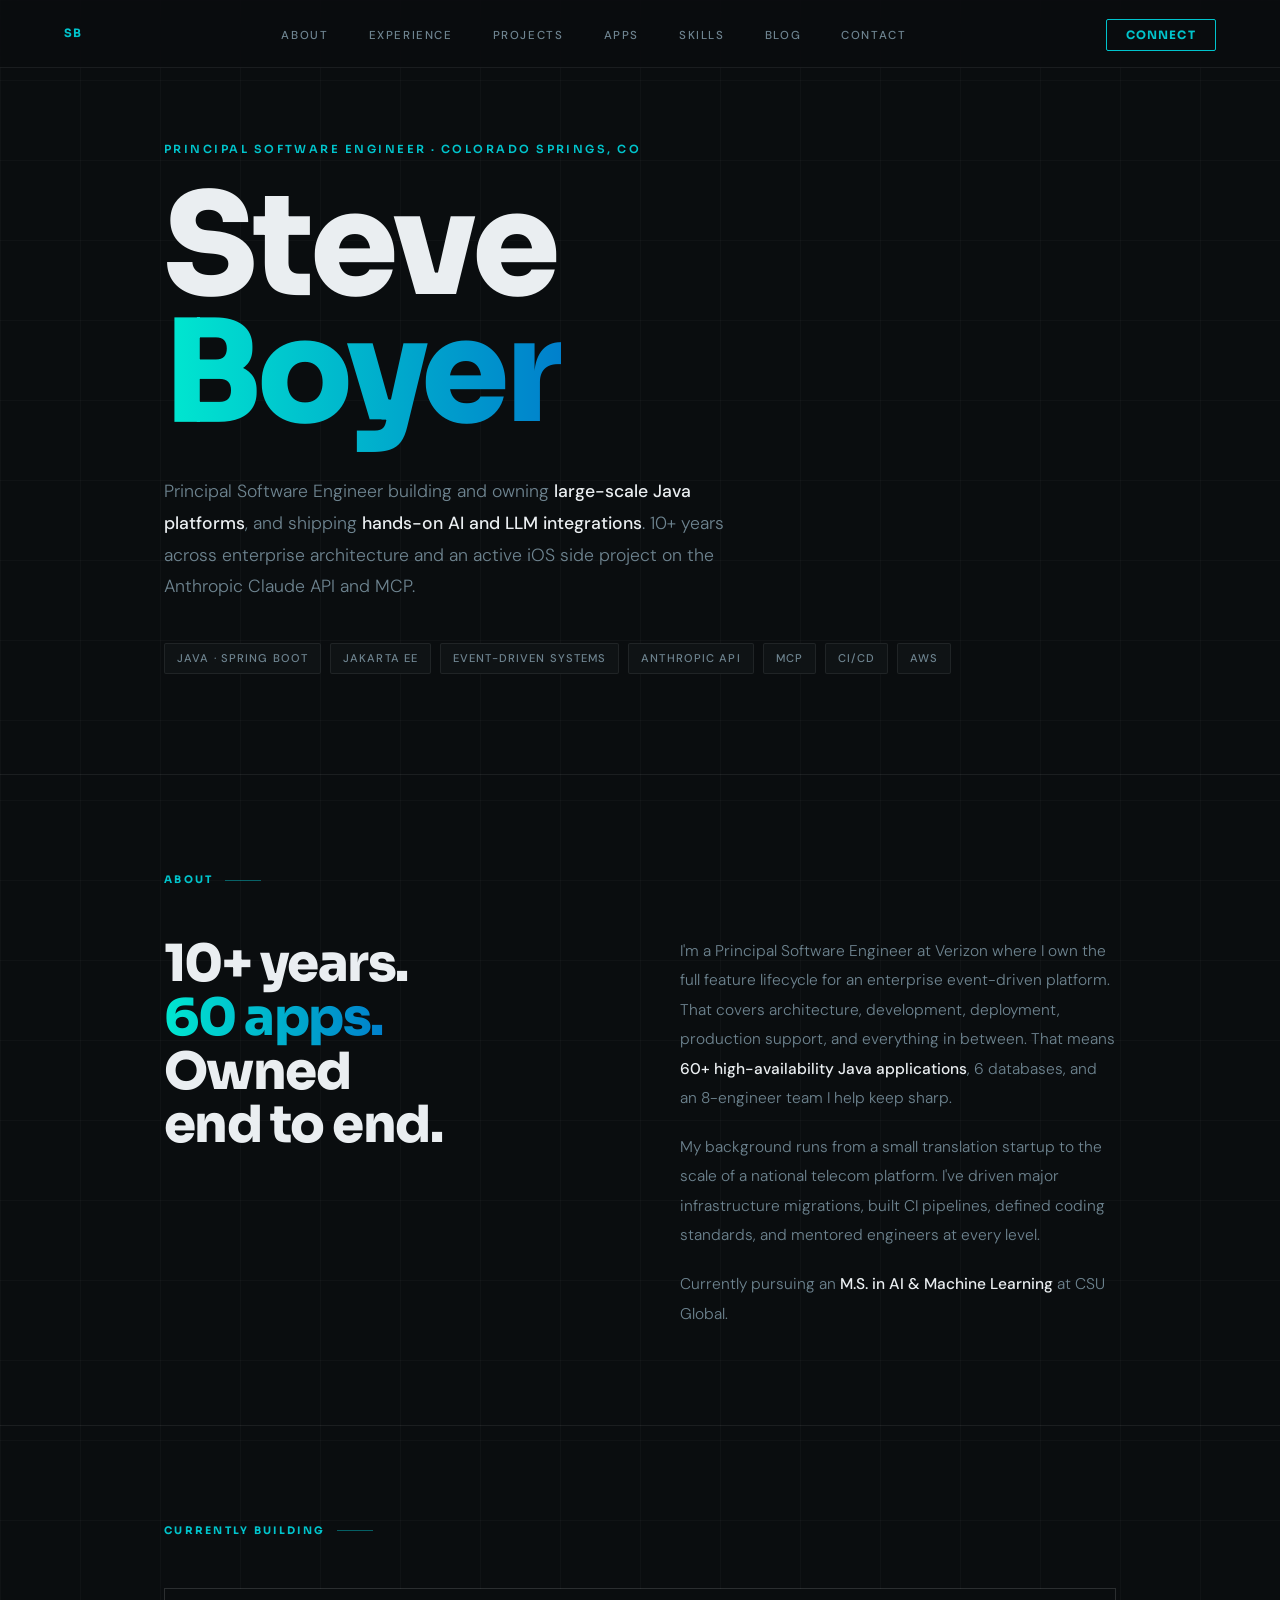
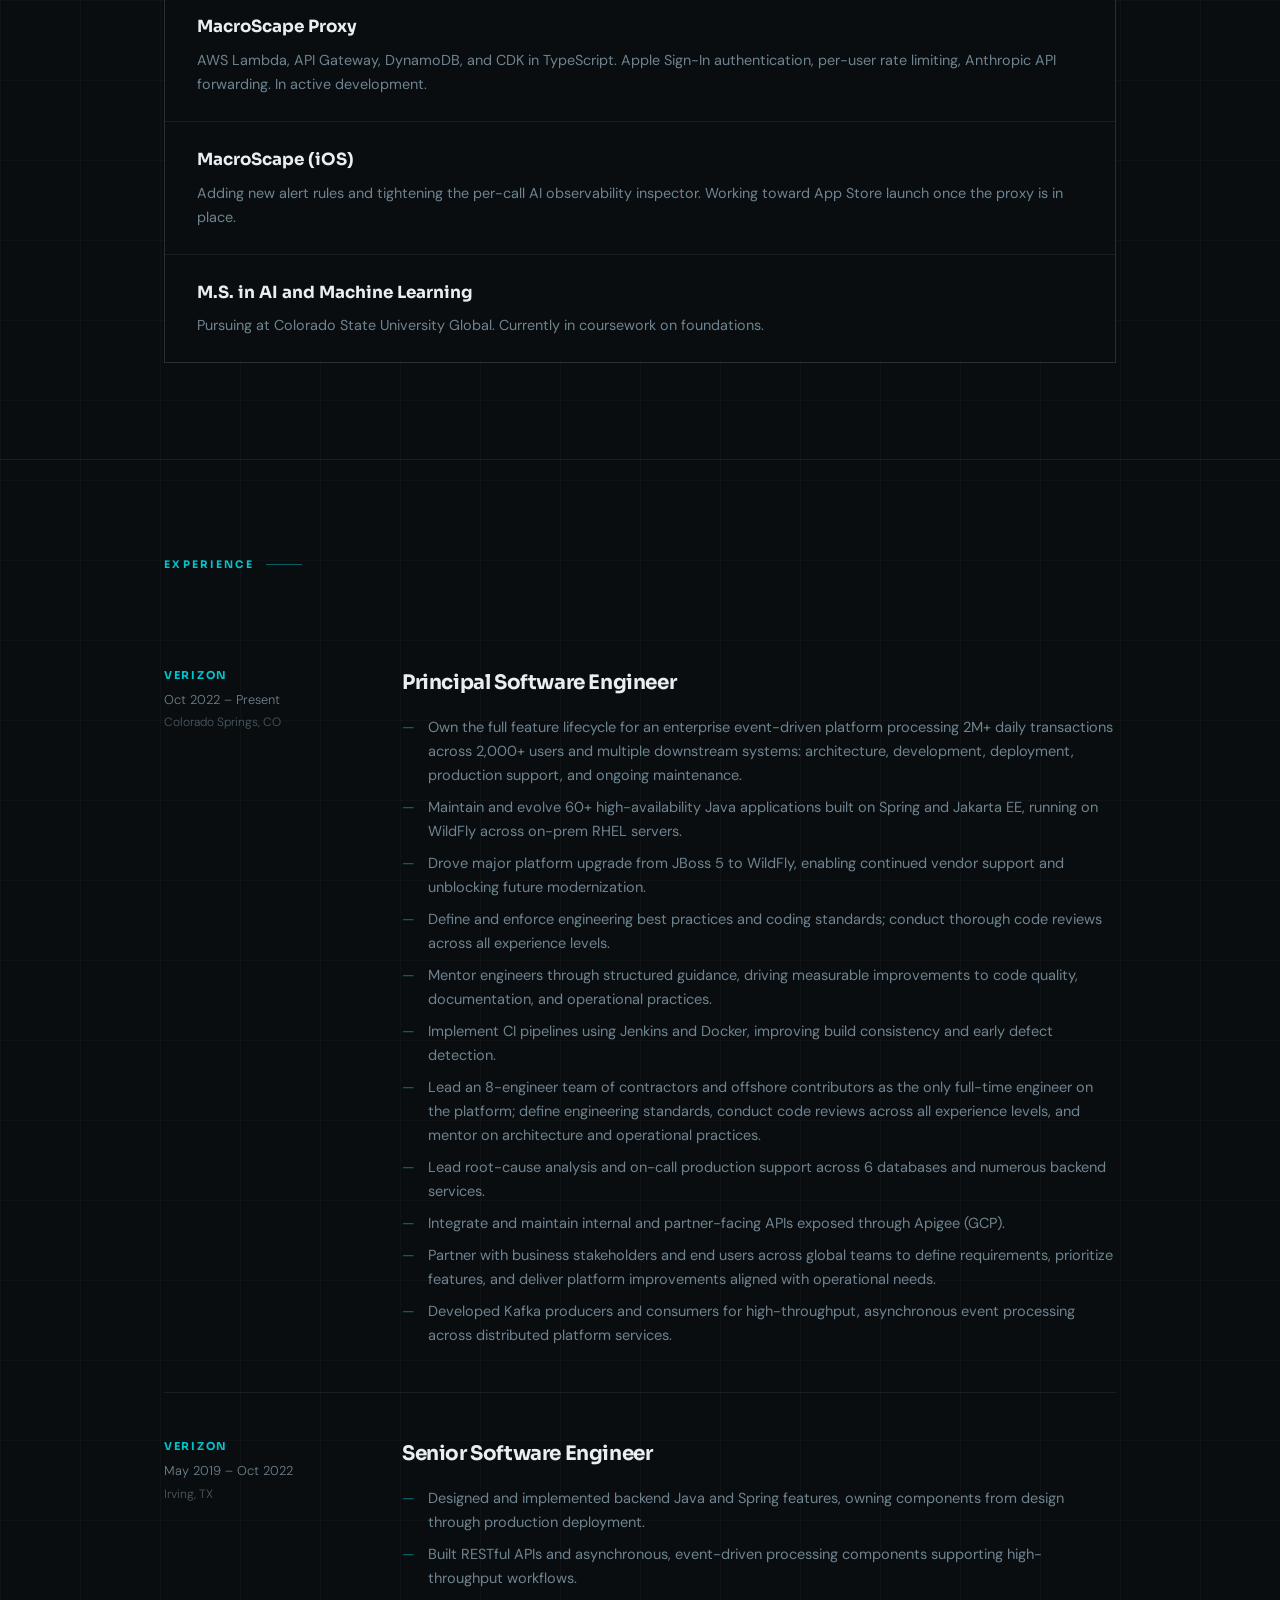
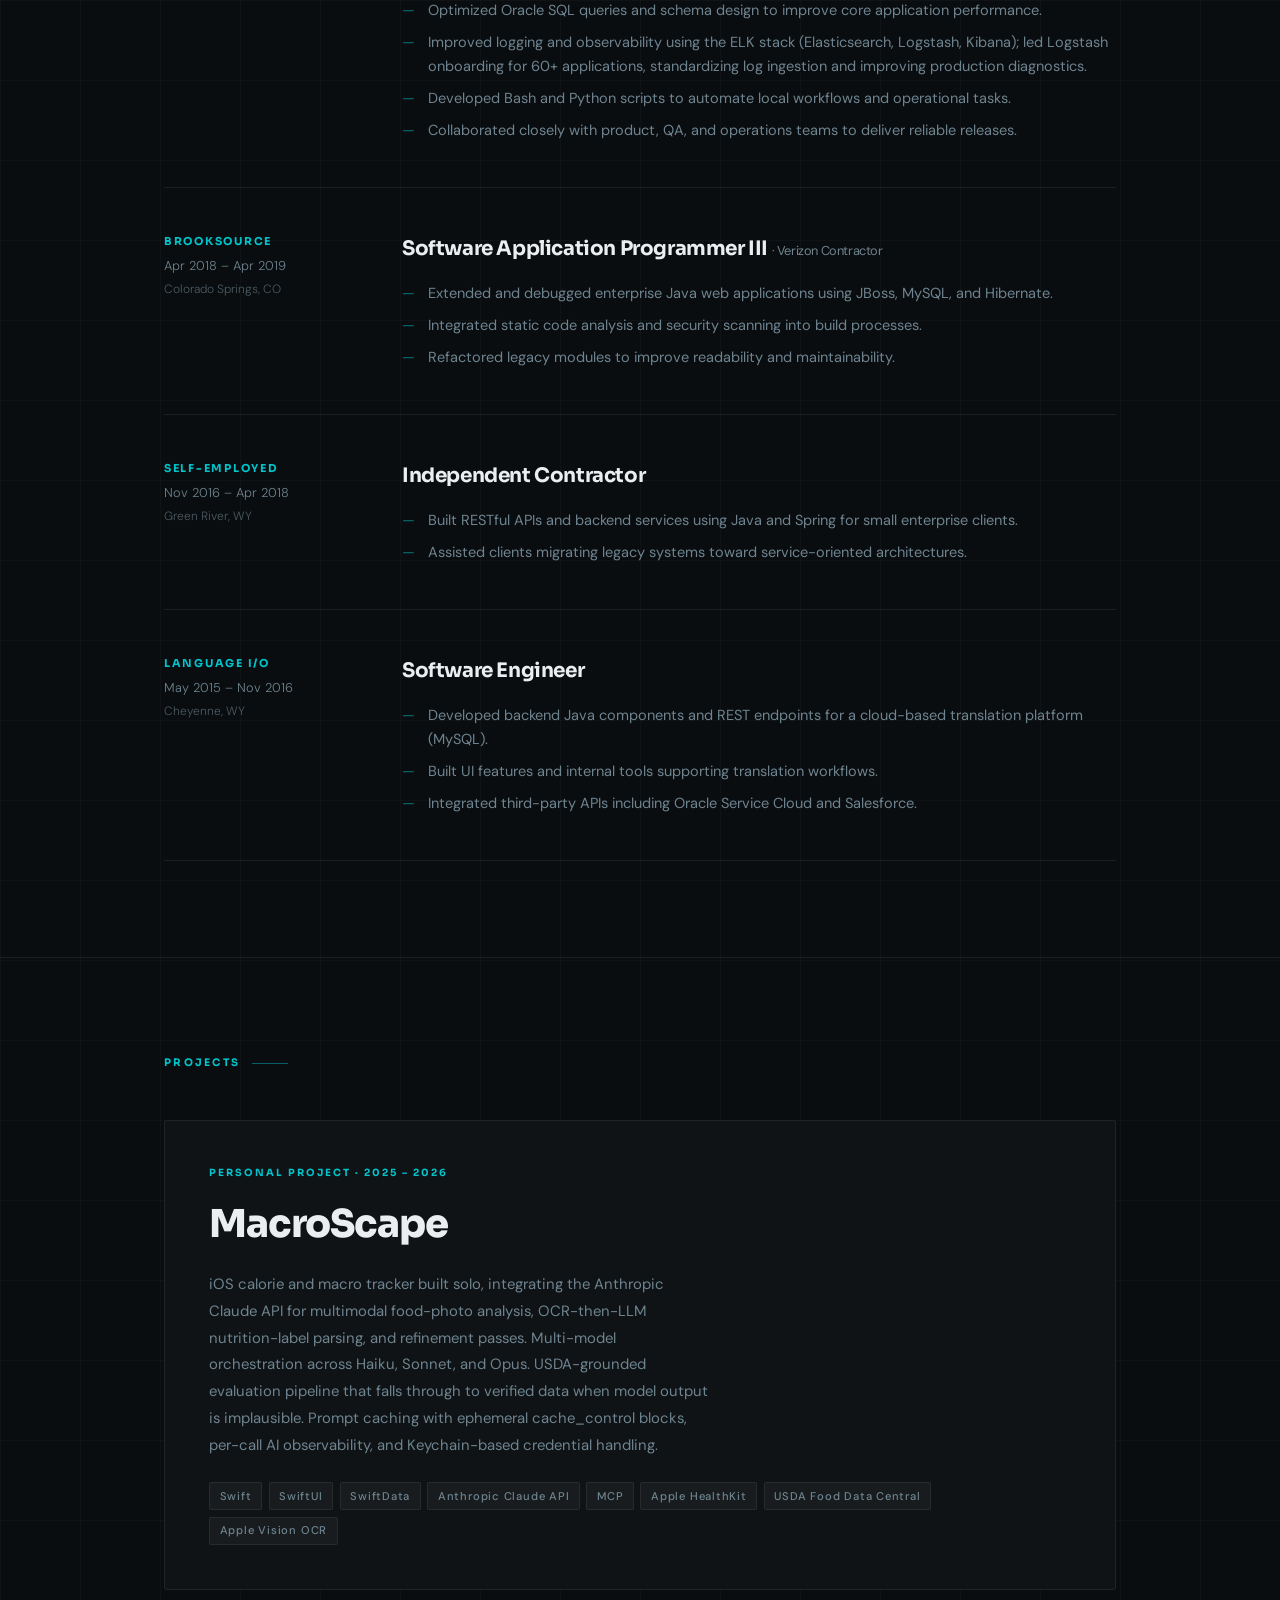
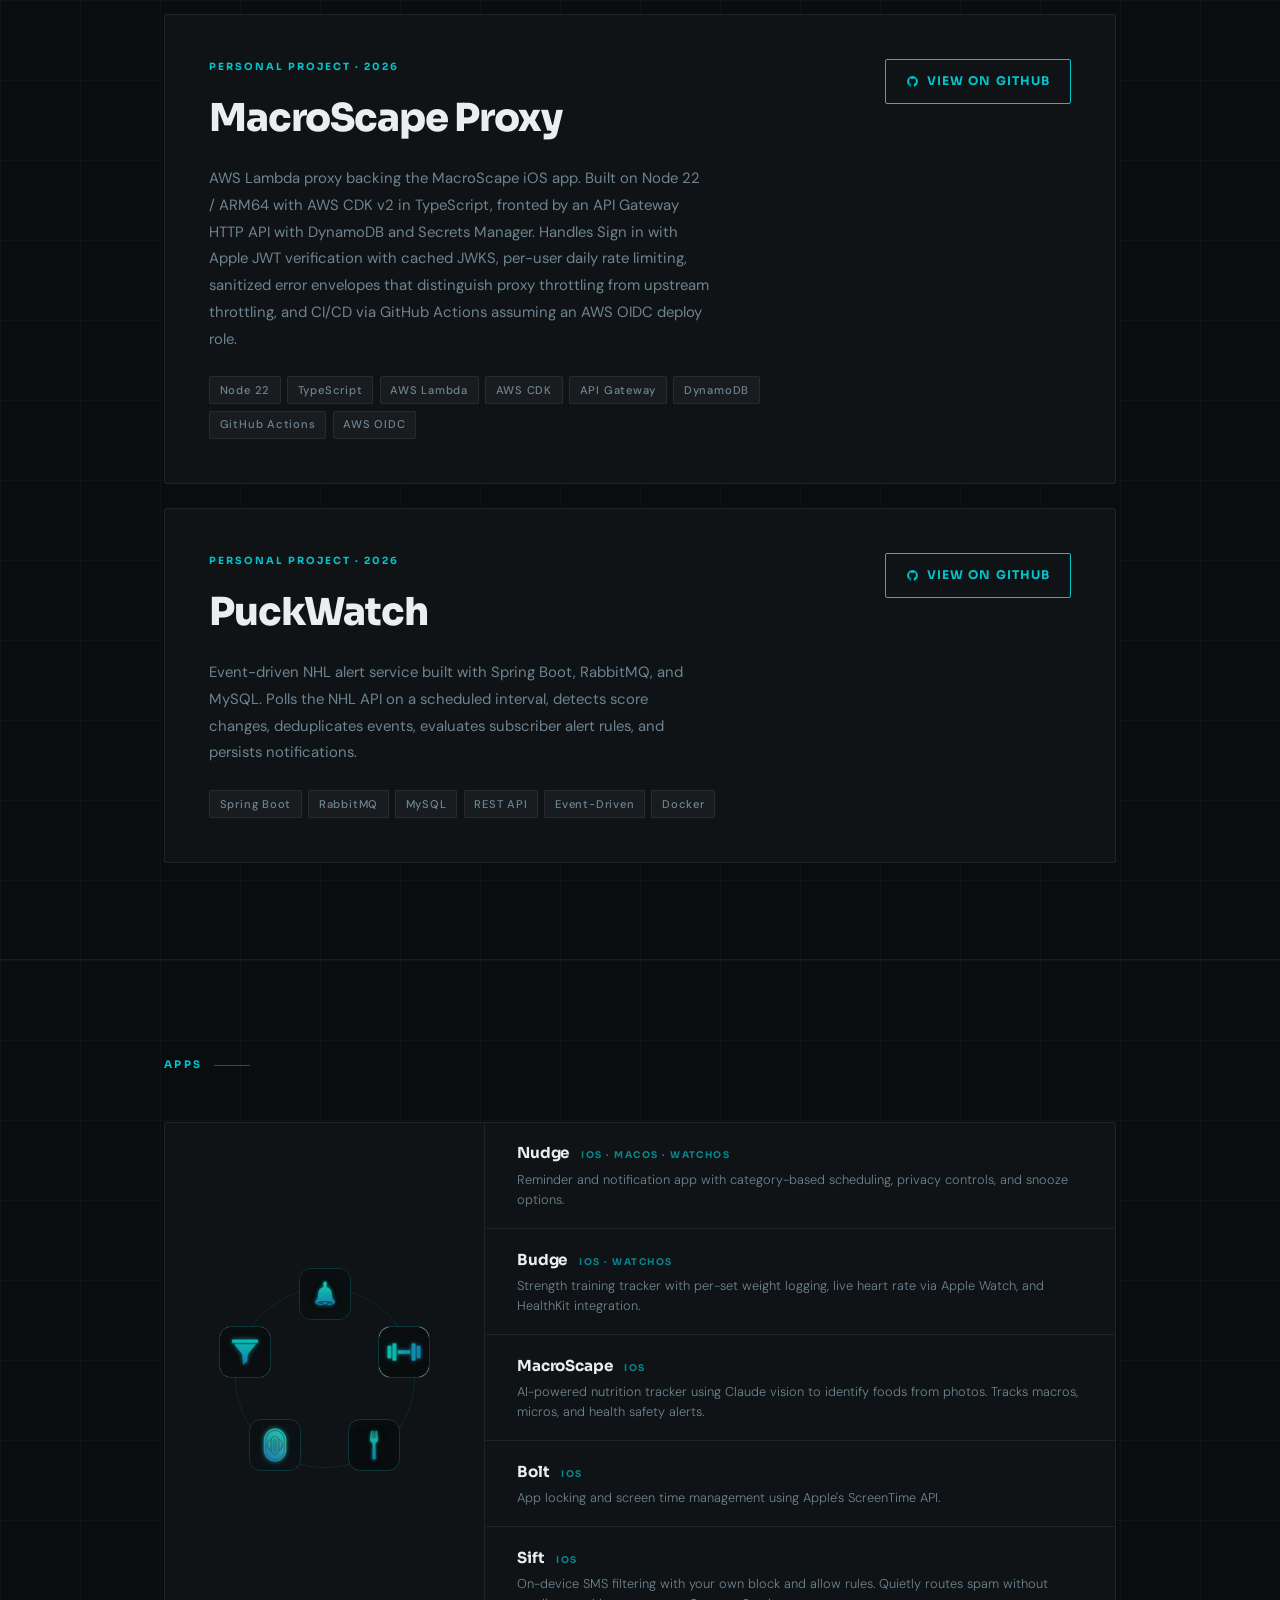
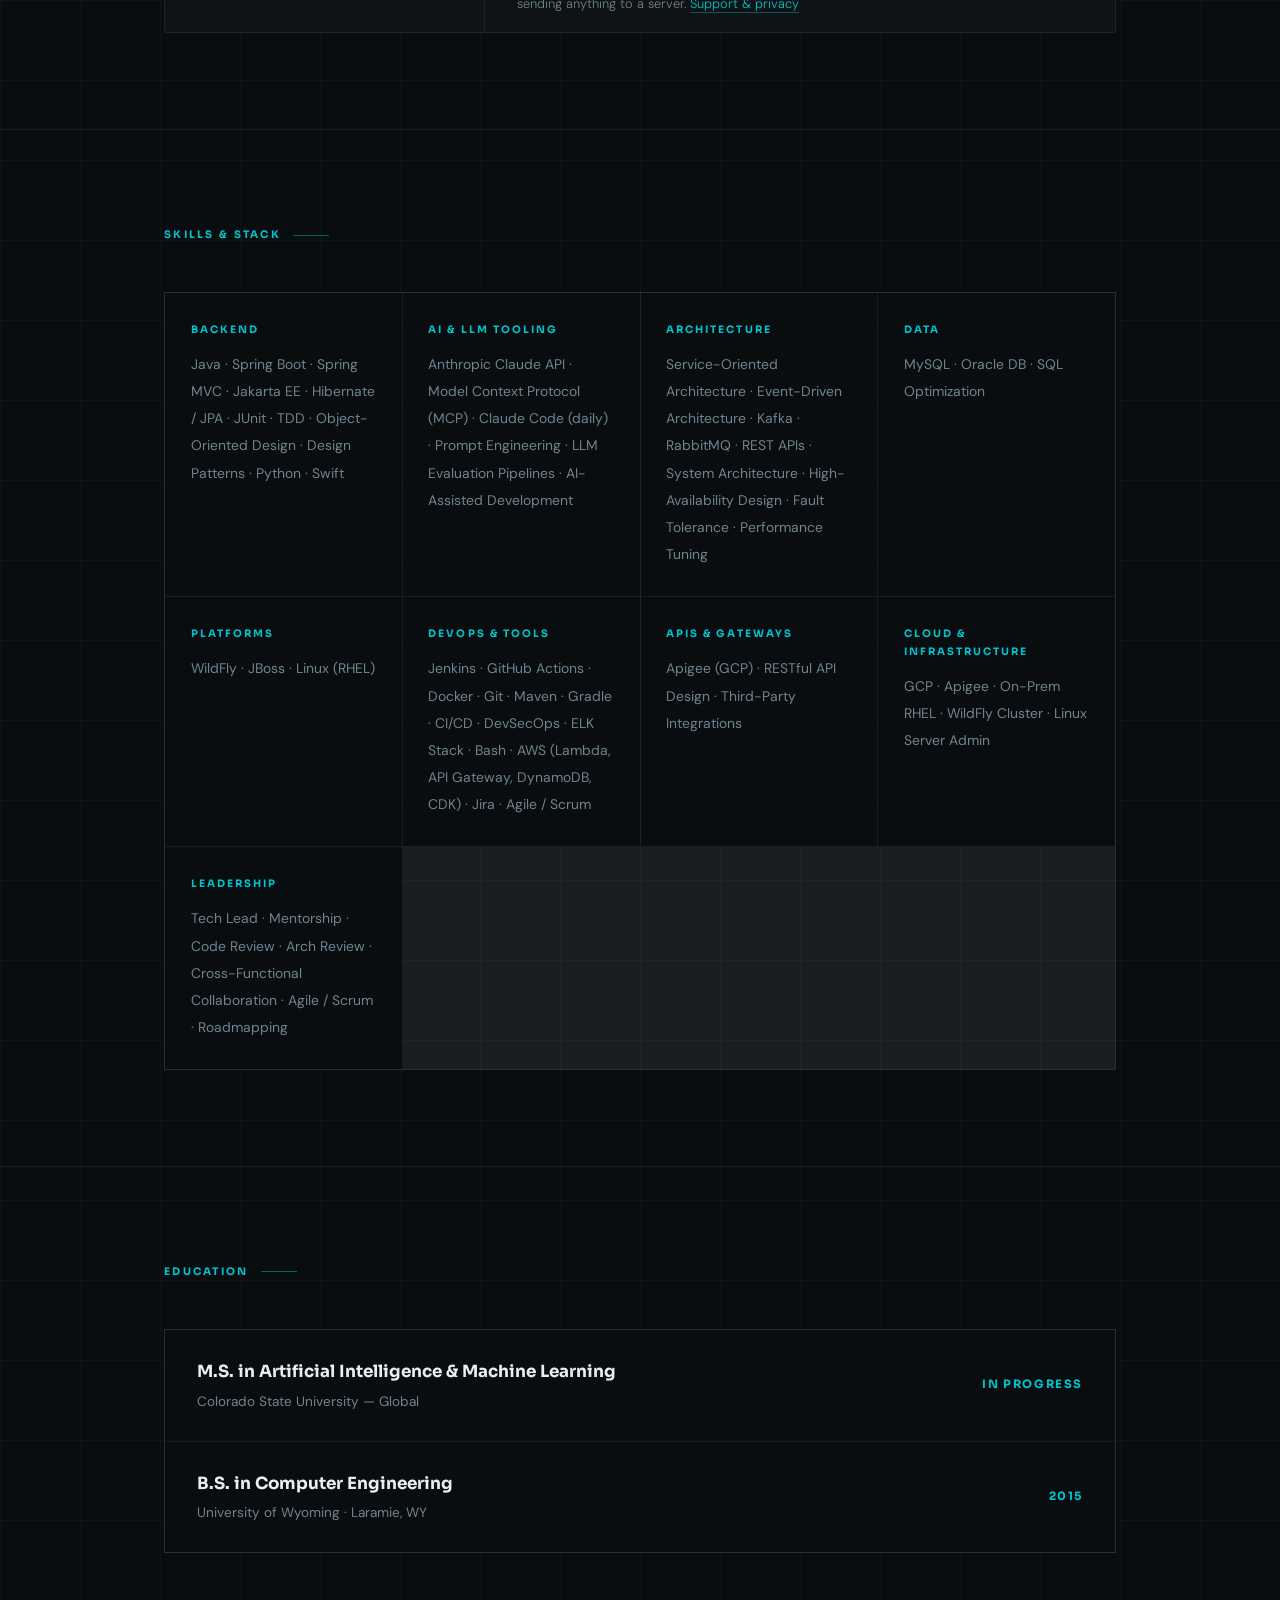
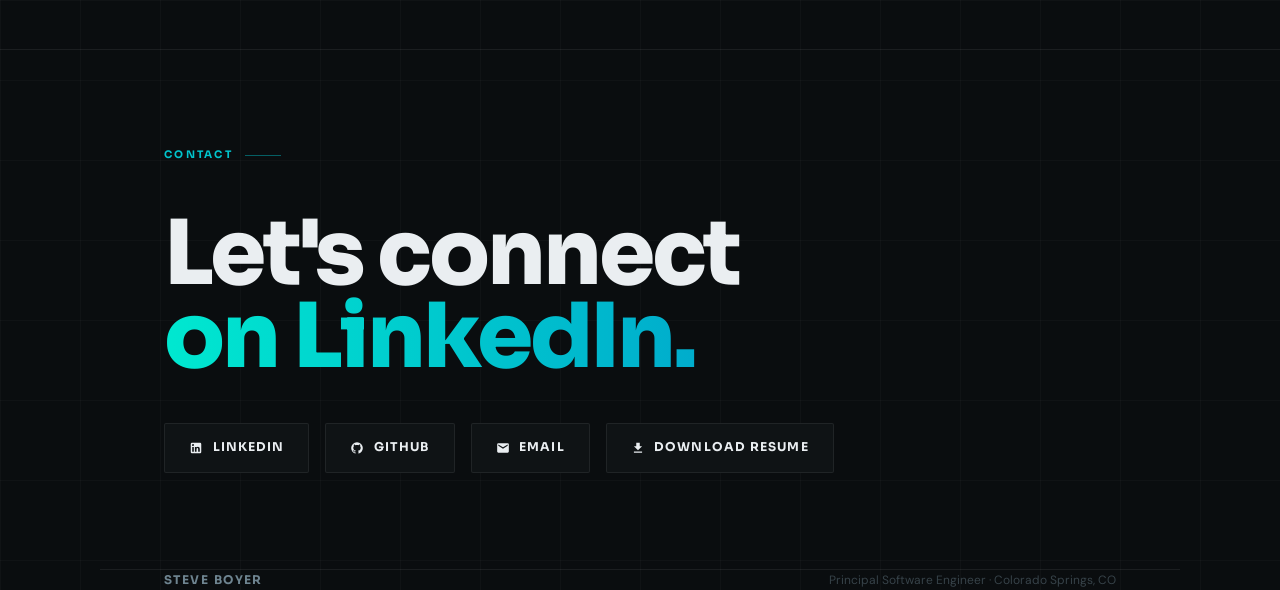
==== commit c38da68d: "Add Sift Filter support and privacy pages at sift.steveboyer.dev Claude-Session: https://claude.ai/c" ====
--- a/index.html
+++ b/index.html
@@ -410,6 +410,12 @@
       line-height: 1.6;
       font-weight: 300;
     }
+    .app-desc a {
+      color: var(--accent);
+      text-decoration: none;
+      border-bottom: 1px solid rgba(0,196,204,0.4);
+    }
+    .app-desc a:hover { border-color: var(--accent); color: var(--fg); }
     @media (max-width: 760px) {
       .apps-card { grid-template-columns: 1fr; }
       .apps-circle-side { border-right: none; border-bottom: 1px solid var(--bg-line); }
@@ -875,7 +881,7 @@
             <span class="app-name">Sift</span>
             <span class="app-platform">iOS</span>
           </div>
-          <div class="app-desc">On-device SMS filtering using CoreML. Quietly routes spam without sending anything to a server.</div>
+          <div class="app-desc">On-device SMS filtering with your own block and allow rules. Quietly routes spam without sending anything to a server. <a href="https://sift.steveboyer.dev/support">Support &amp; privacy</a></div>
         </div>
       </div>
 
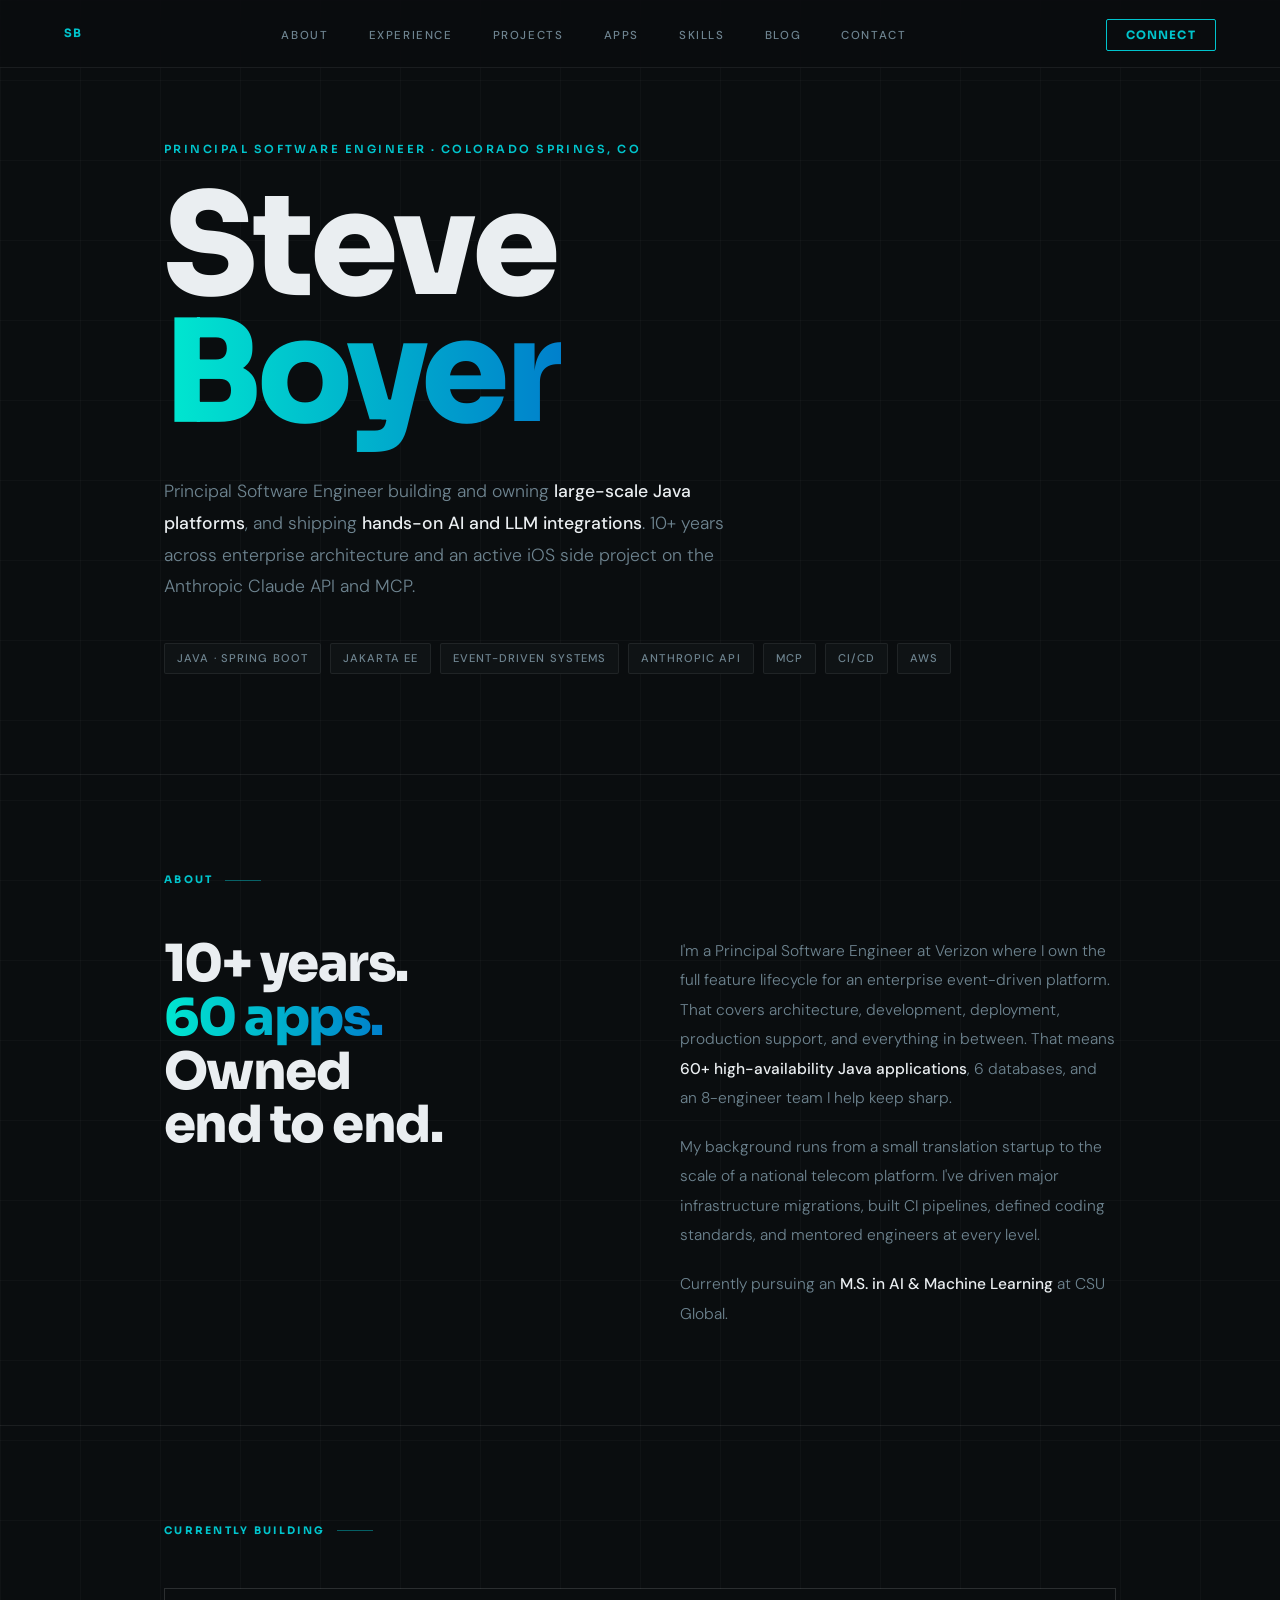
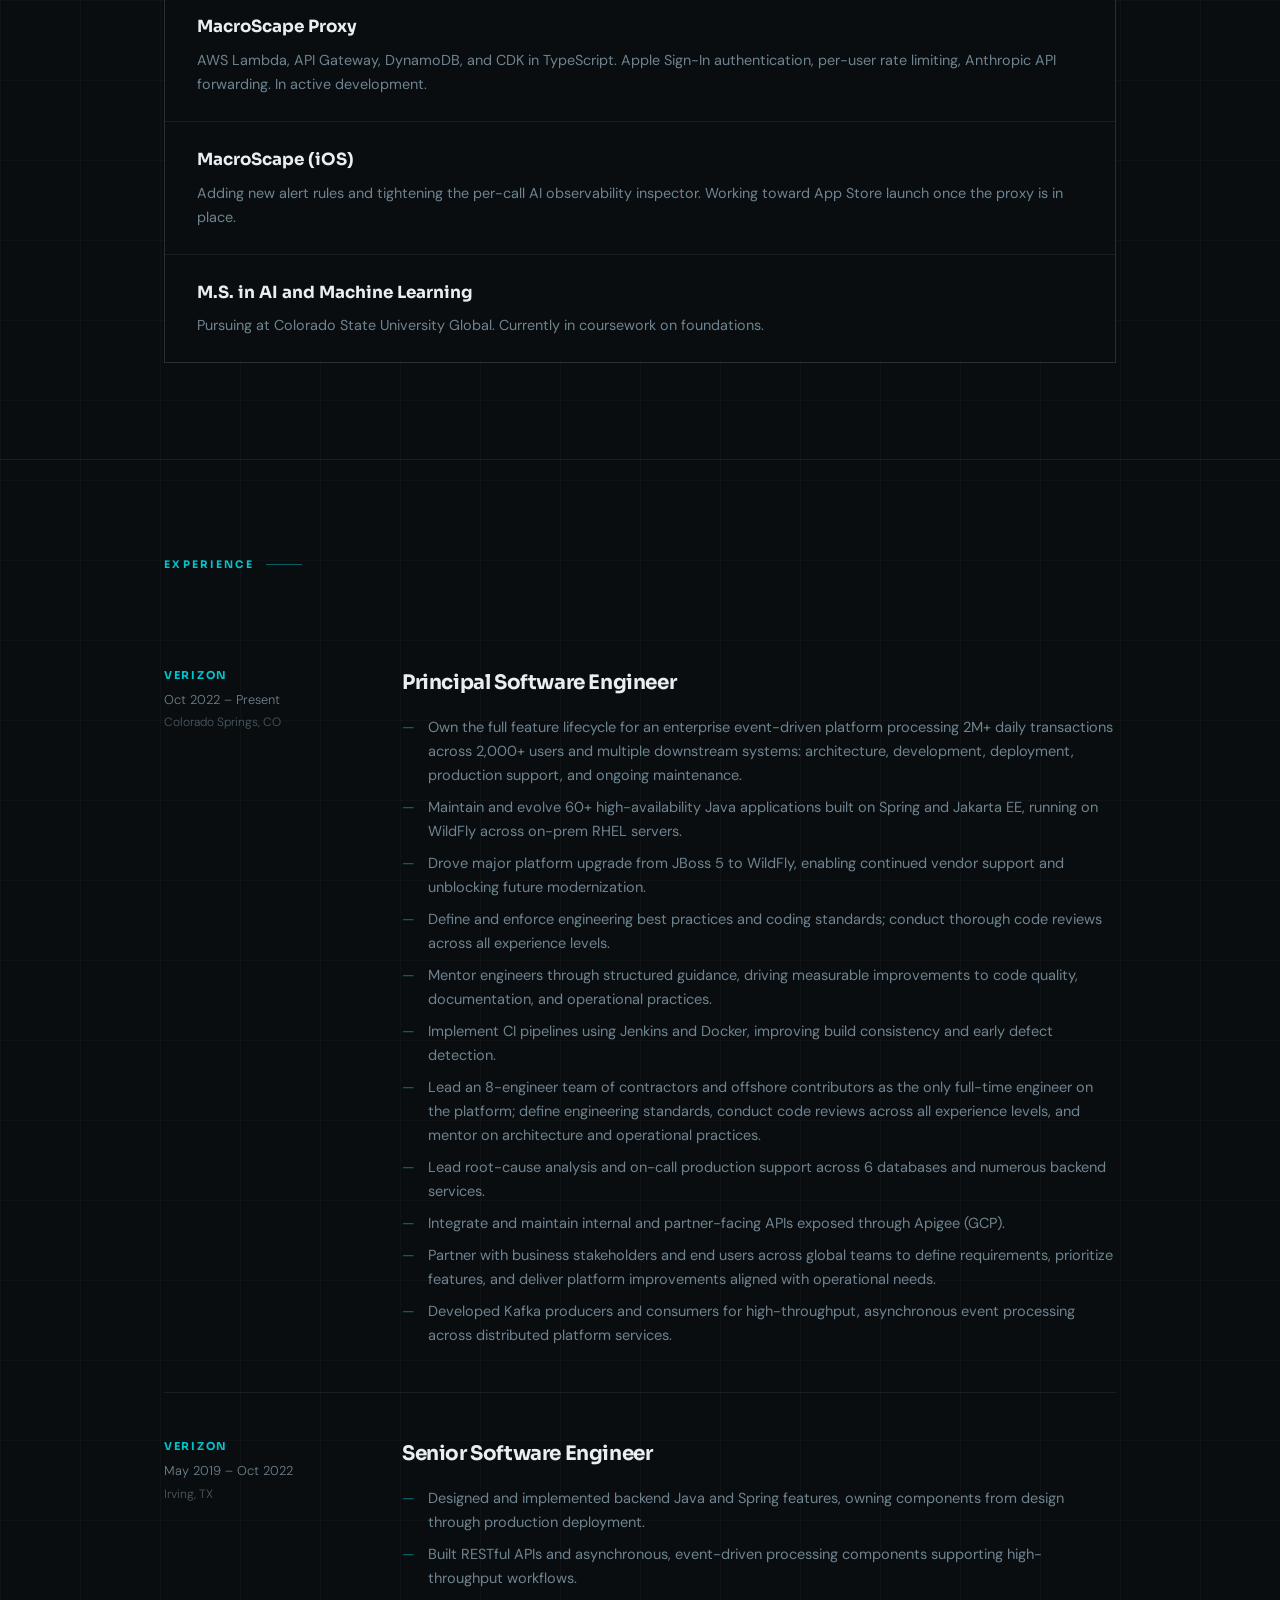
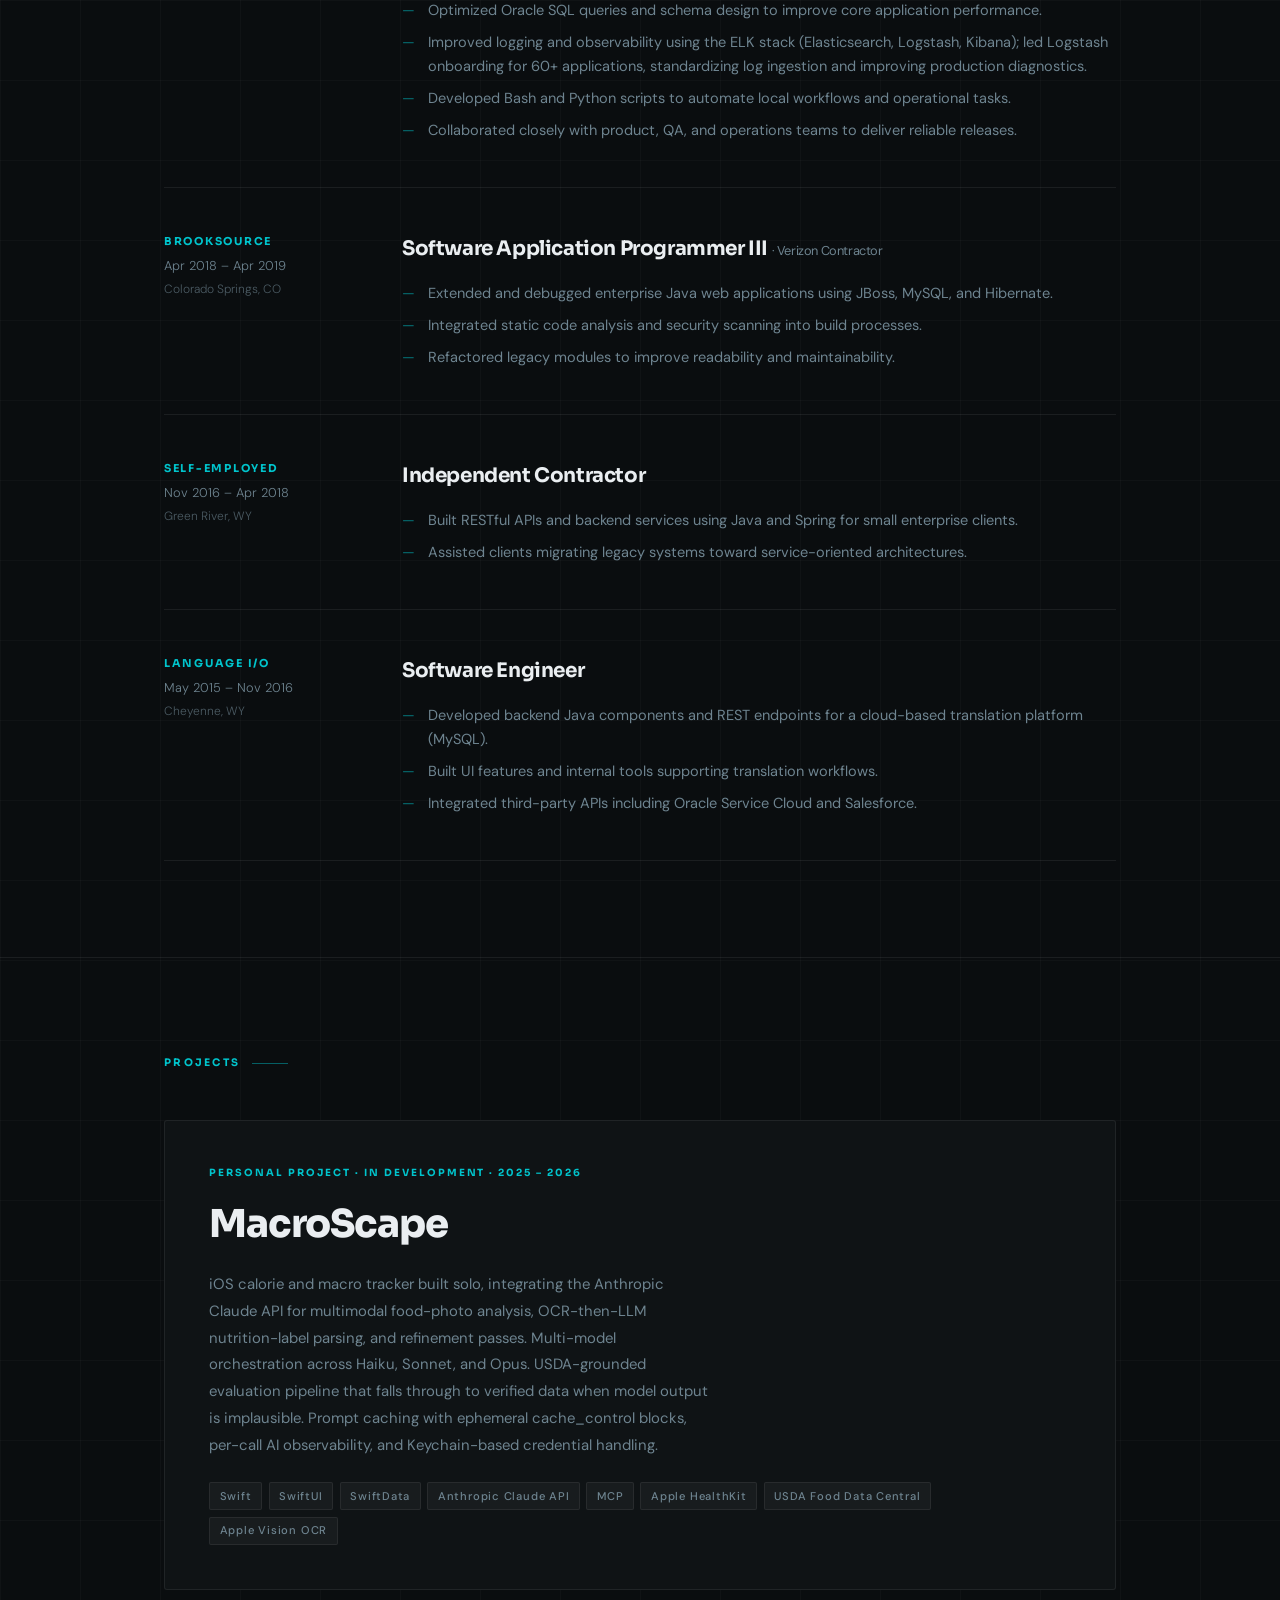
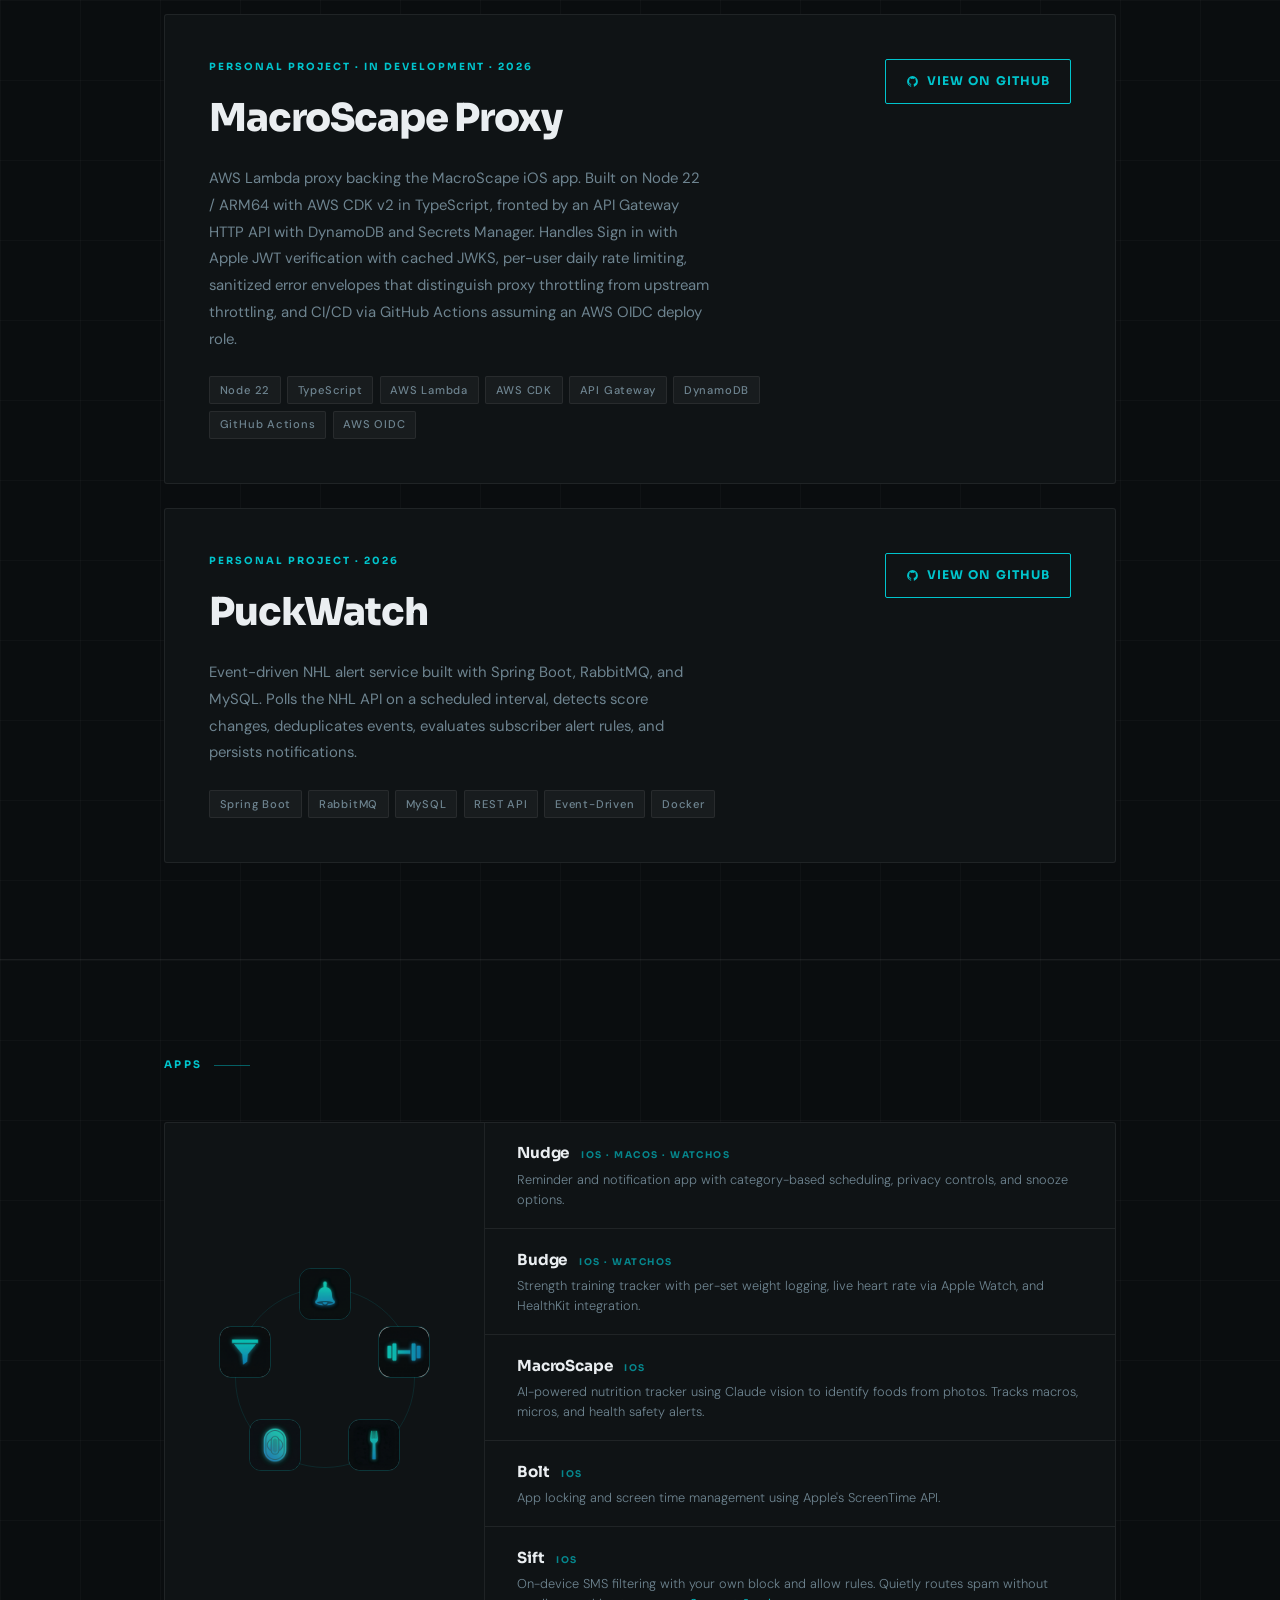
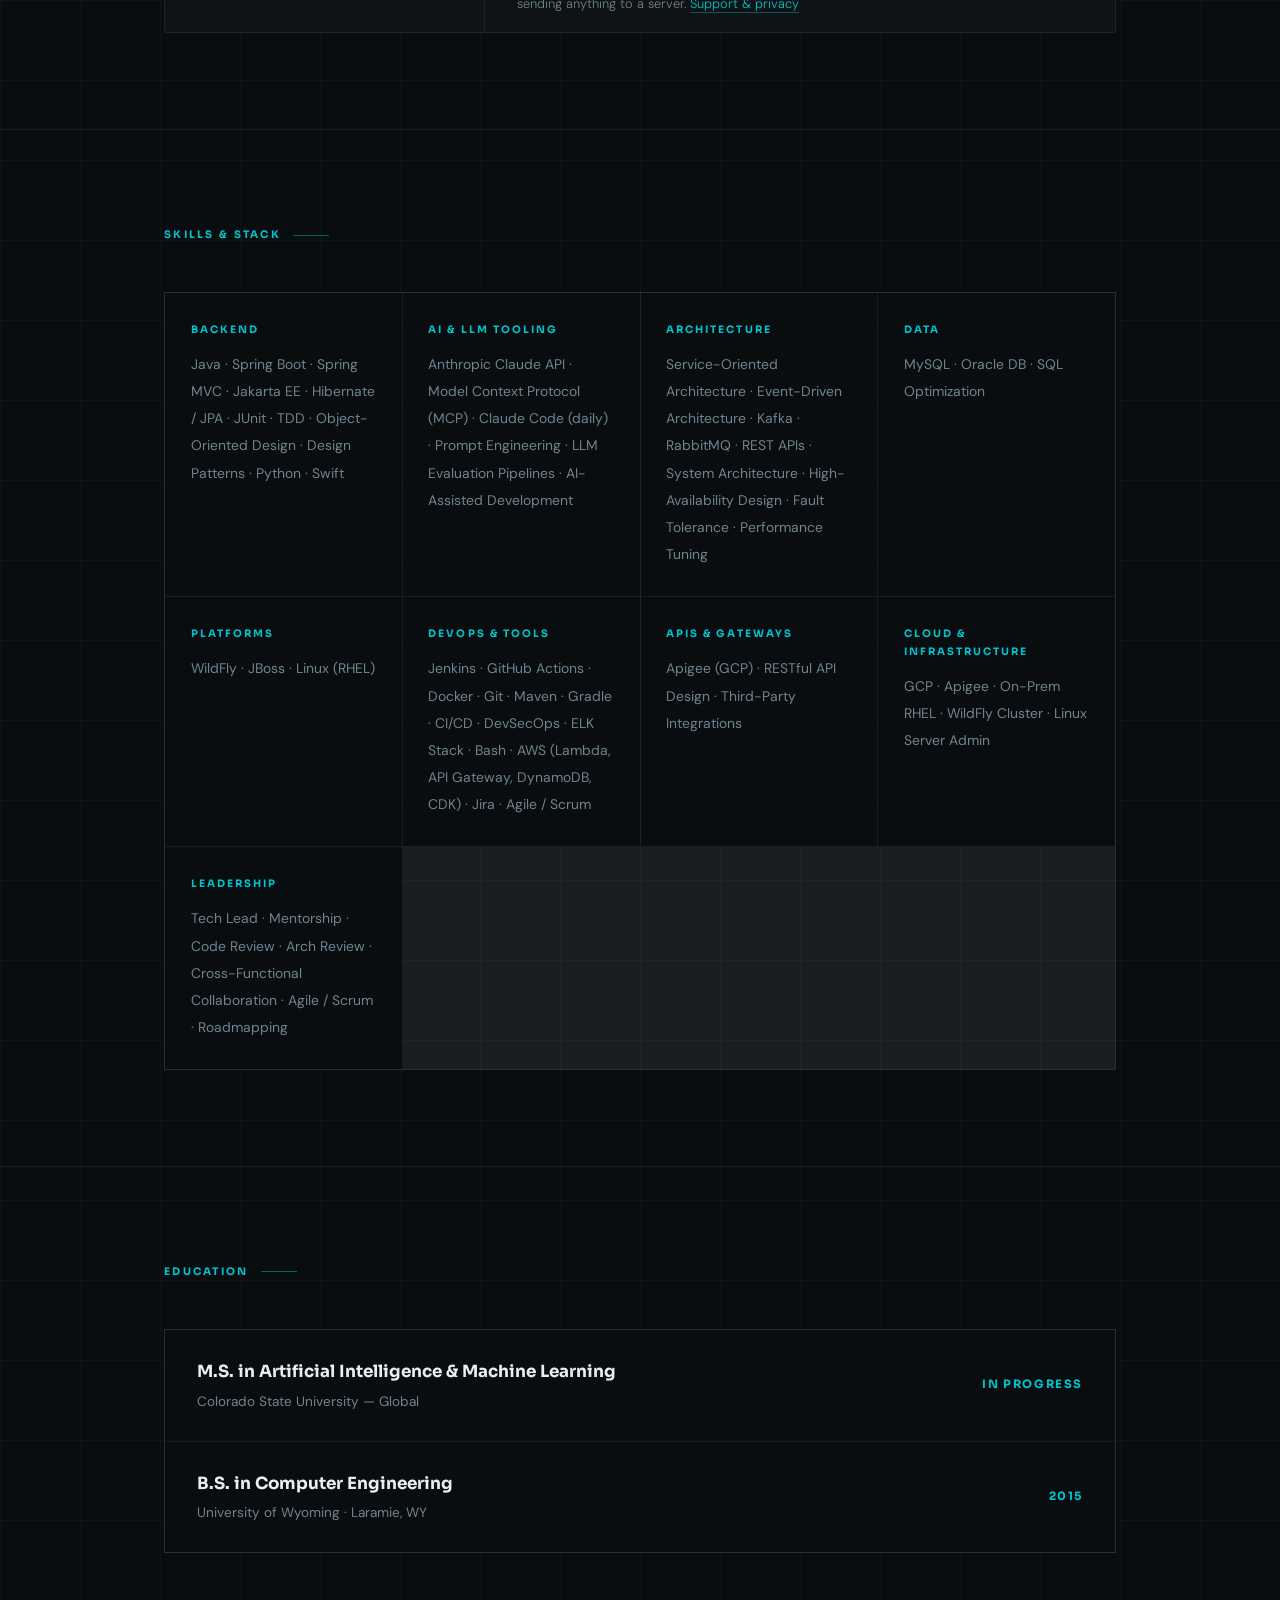
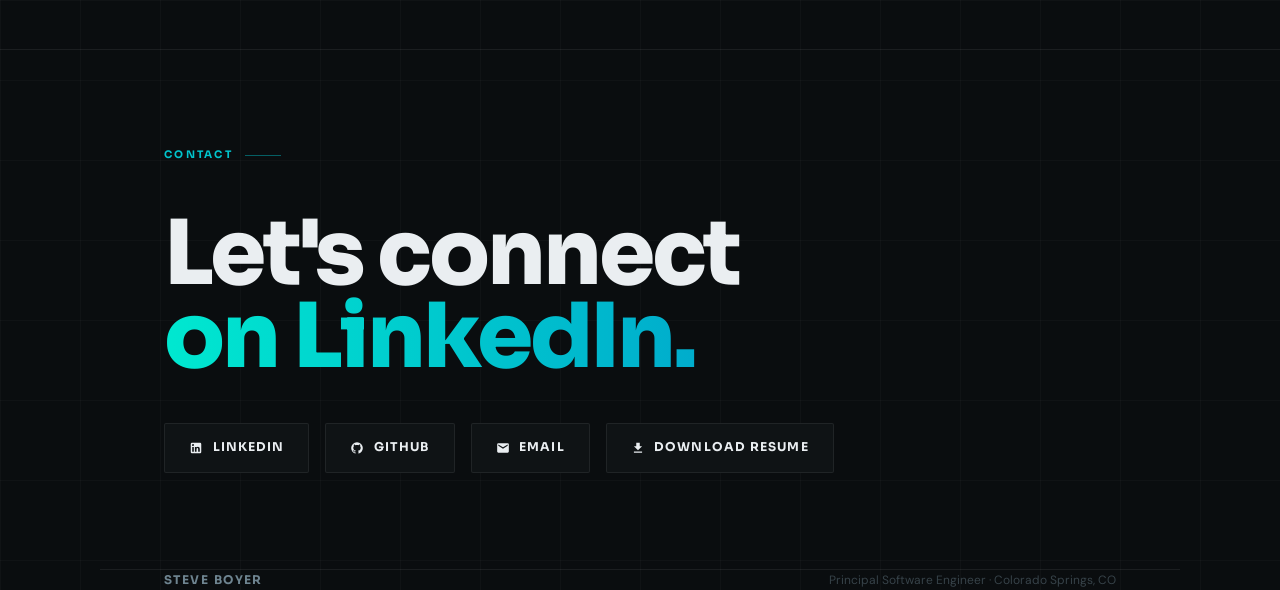
==== commit 82197c47: "Tag MacroScape projects as In Development" ====
--- a/index.html
+++ b/index.html
@@ -765,7 +765,7 @@
     <div class="label">Projects</div>
     <div class="project-card">
       <div>
-        <div class="proj-tag">Personal Project · 2025 – 2026</div>
+        <div class="proj-tag">Personal Project · In Development · 2025 – 2026</div>
         <div class="proj-name">MacroScape</div>
         <p class="proj-desc">iOS calorie and macro tracker built solo, integrating the Anthropic Claude API
         for multimodal food-photo analysis, OCR-then-LLM nutrition-label parsing, and refinement passes.
@@ -786,7 +786,7 @@
     </div>
     <div class="project-card">
       <div>
-        <div class="proj-tag">Personal Project · 2026</div>
+        <div class="proj-tag">Personal Project · In Development · 2026</div>
         <div class="proj-name">MacroScape Proxy</div>
         <p class="proj-desc">AWS Lambda proxy backing the MacroScape iOS app. Built on Node 22 / ARM64 with AWS CDK v2 in TypeScript, fronted by an API Gateway HTTP API with DynamoDB and Secrets Manager. Handles Sign in with Apple JWT verification with cached JWKS, per-user daily rate limiting, sanitized error envelopes that distinguish proxy throttling from upstream throttling, and CI/CD via GitHub Actions assuming an AWS OIDC deploy role.</p>
         <div class="stack">
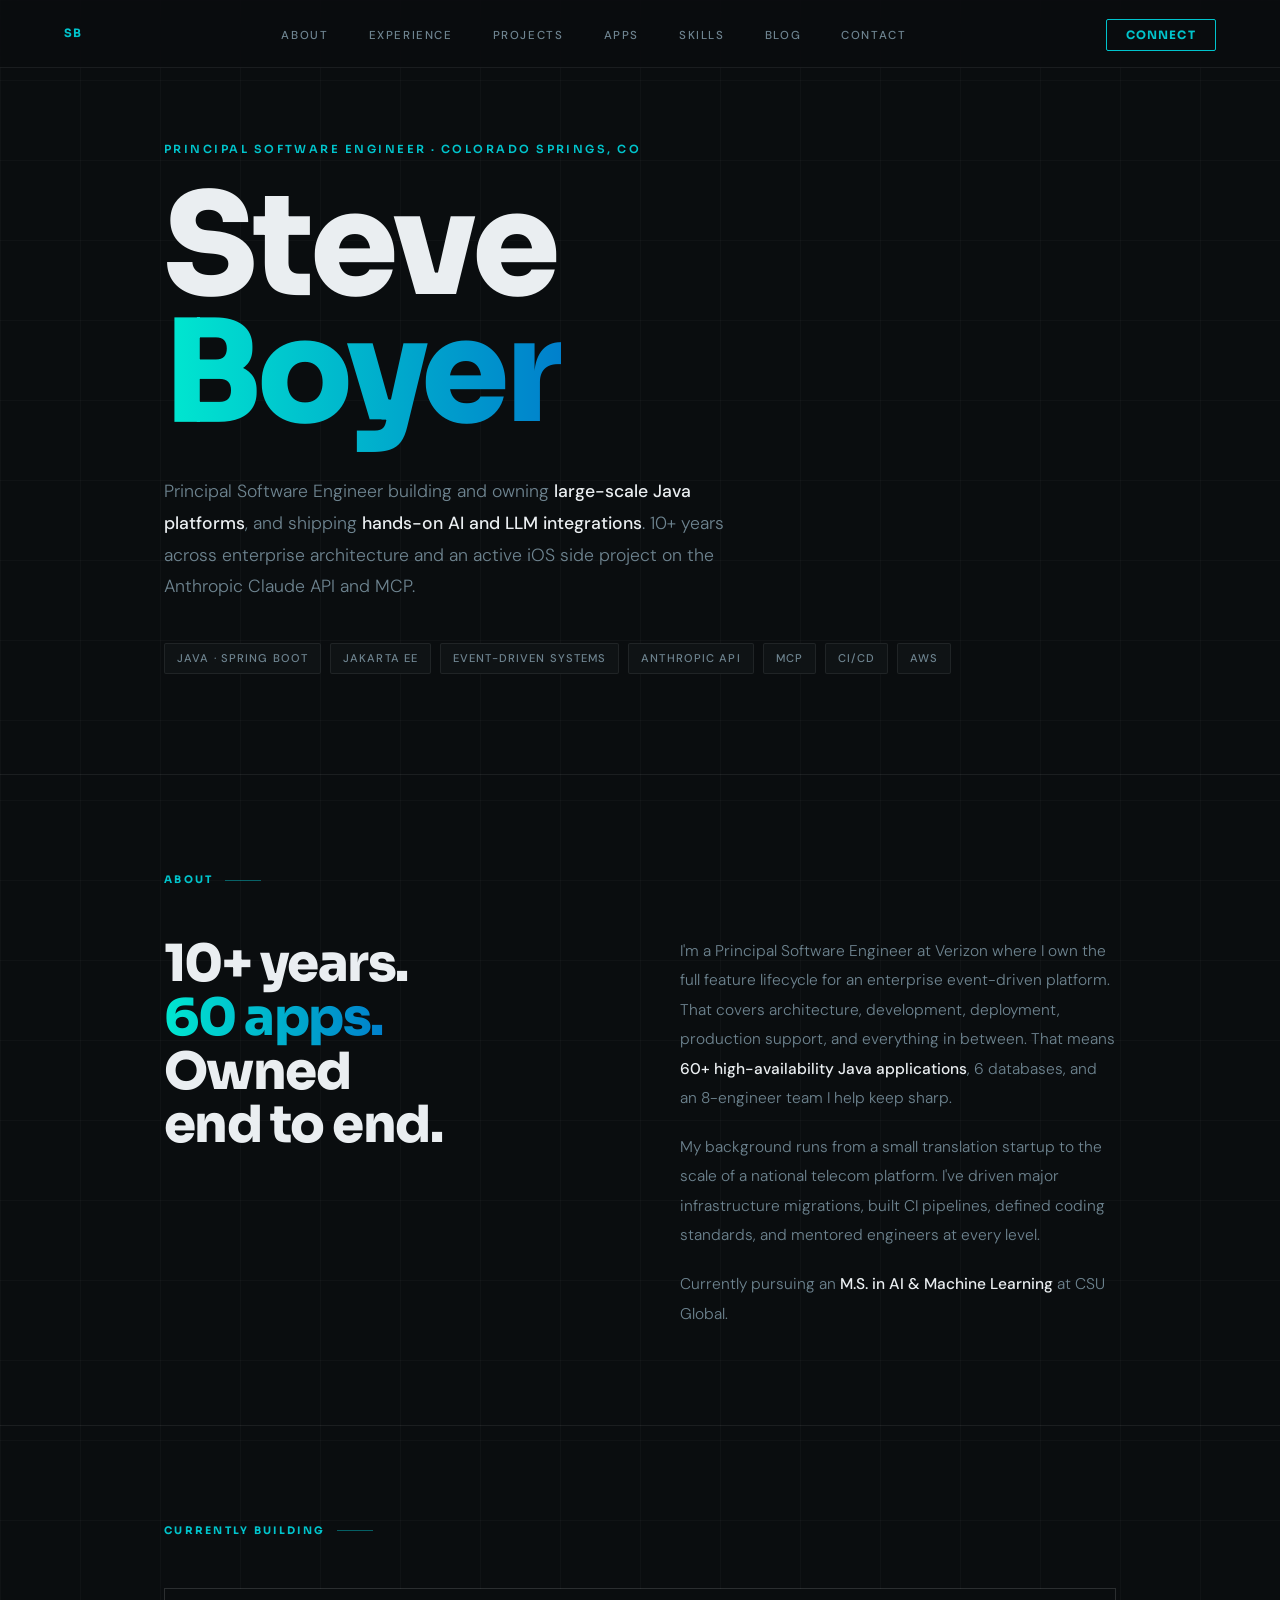
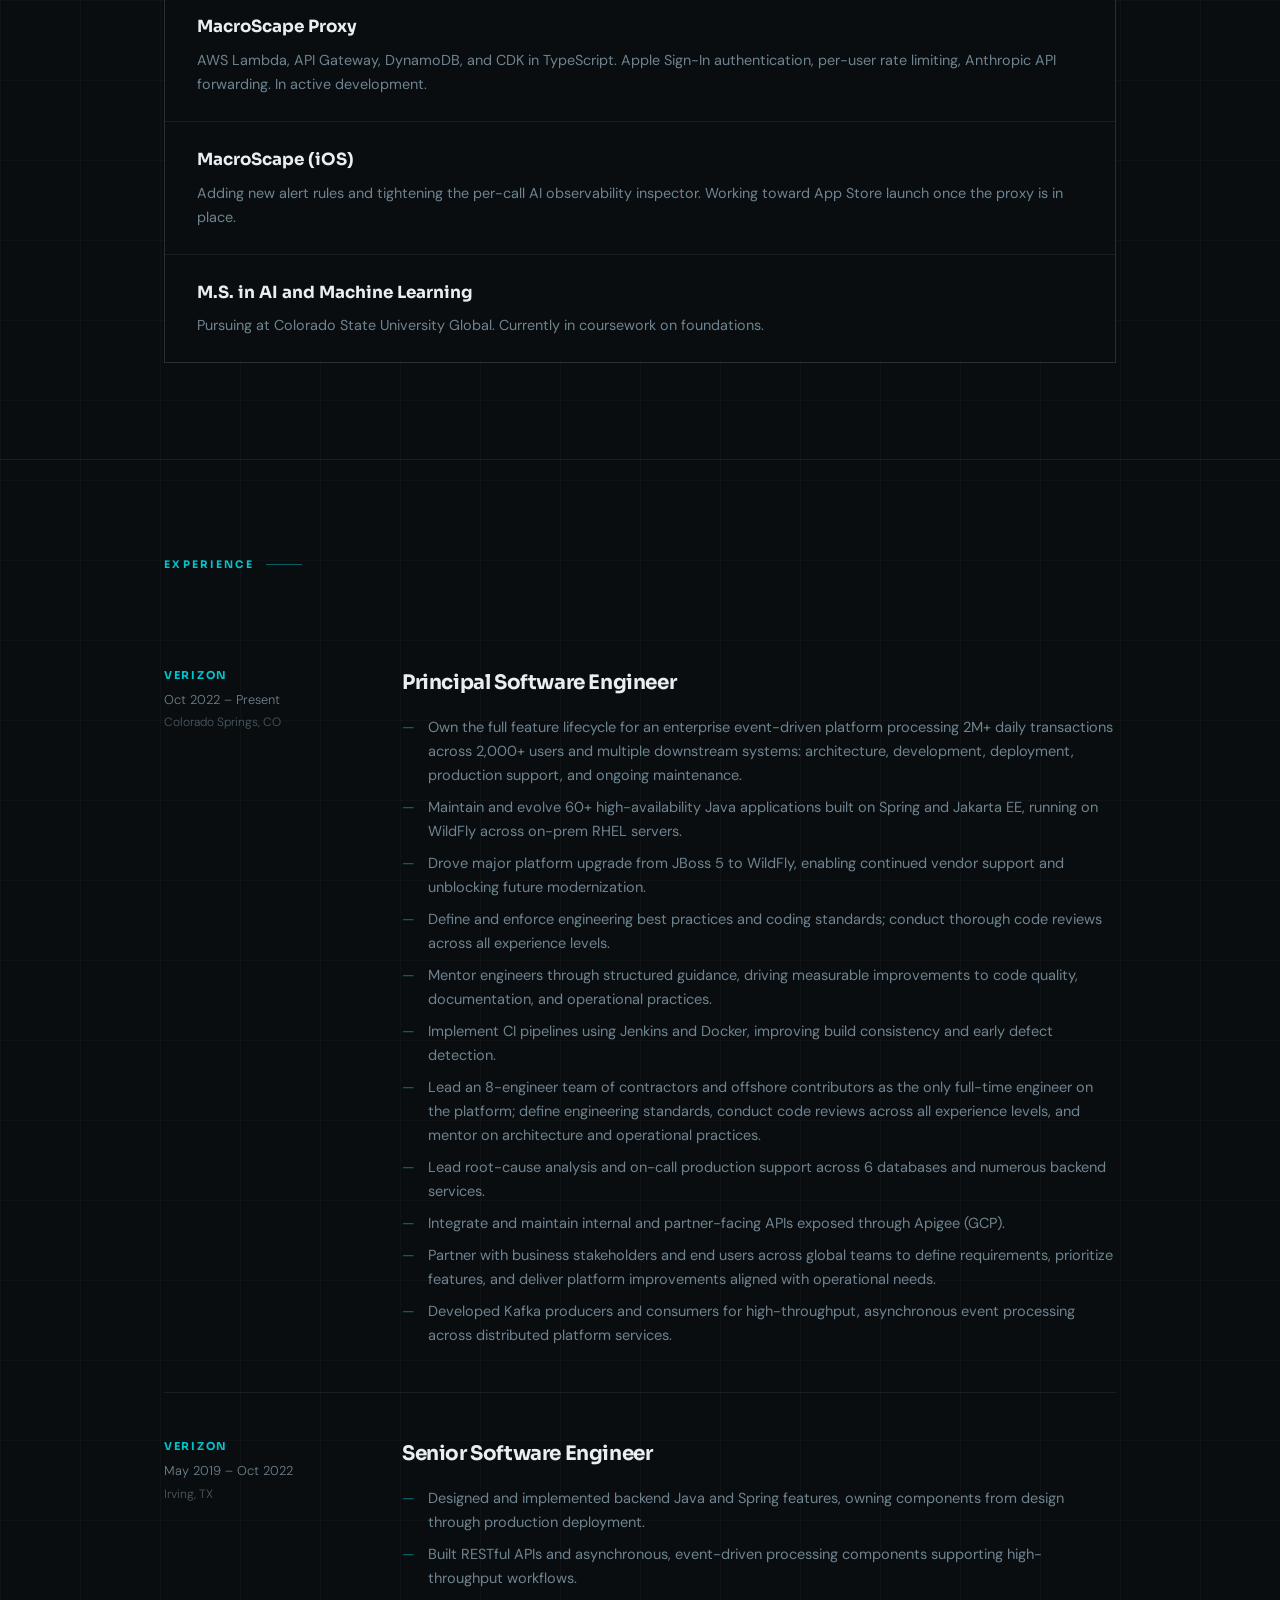
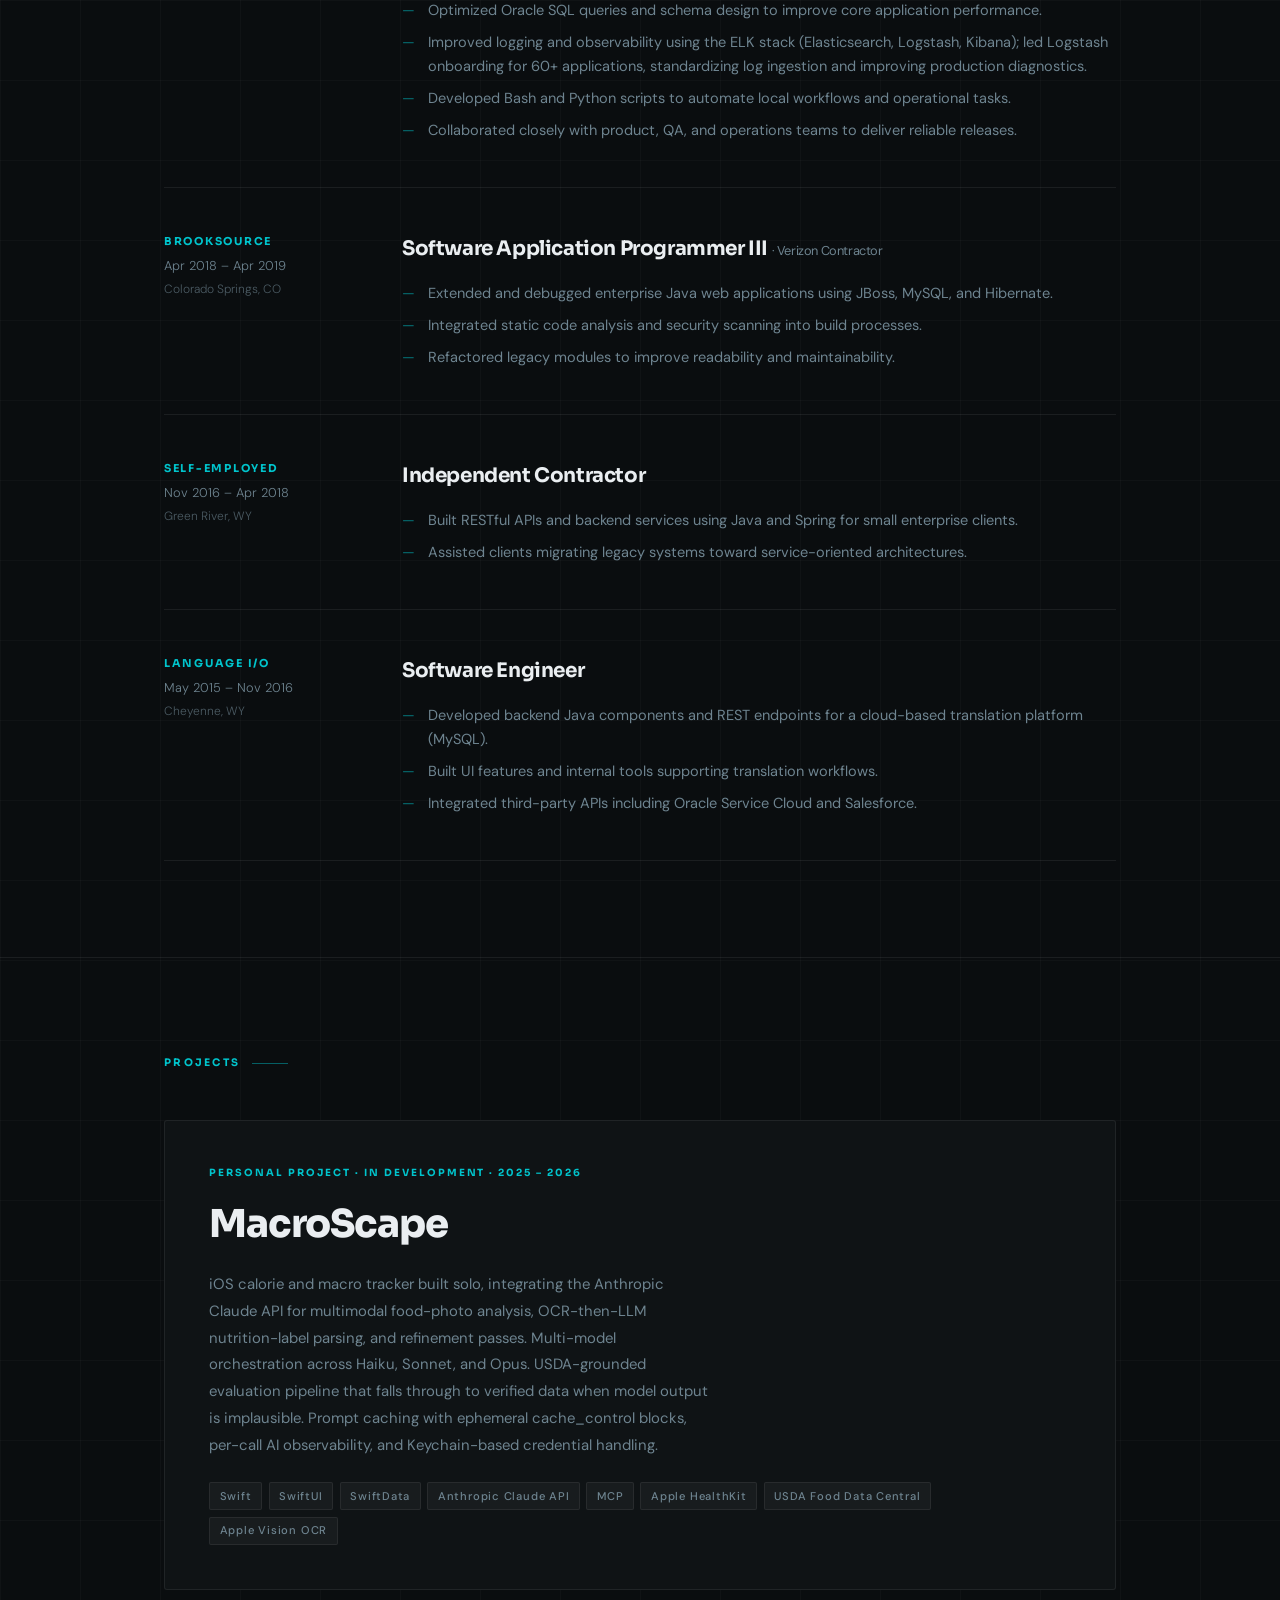
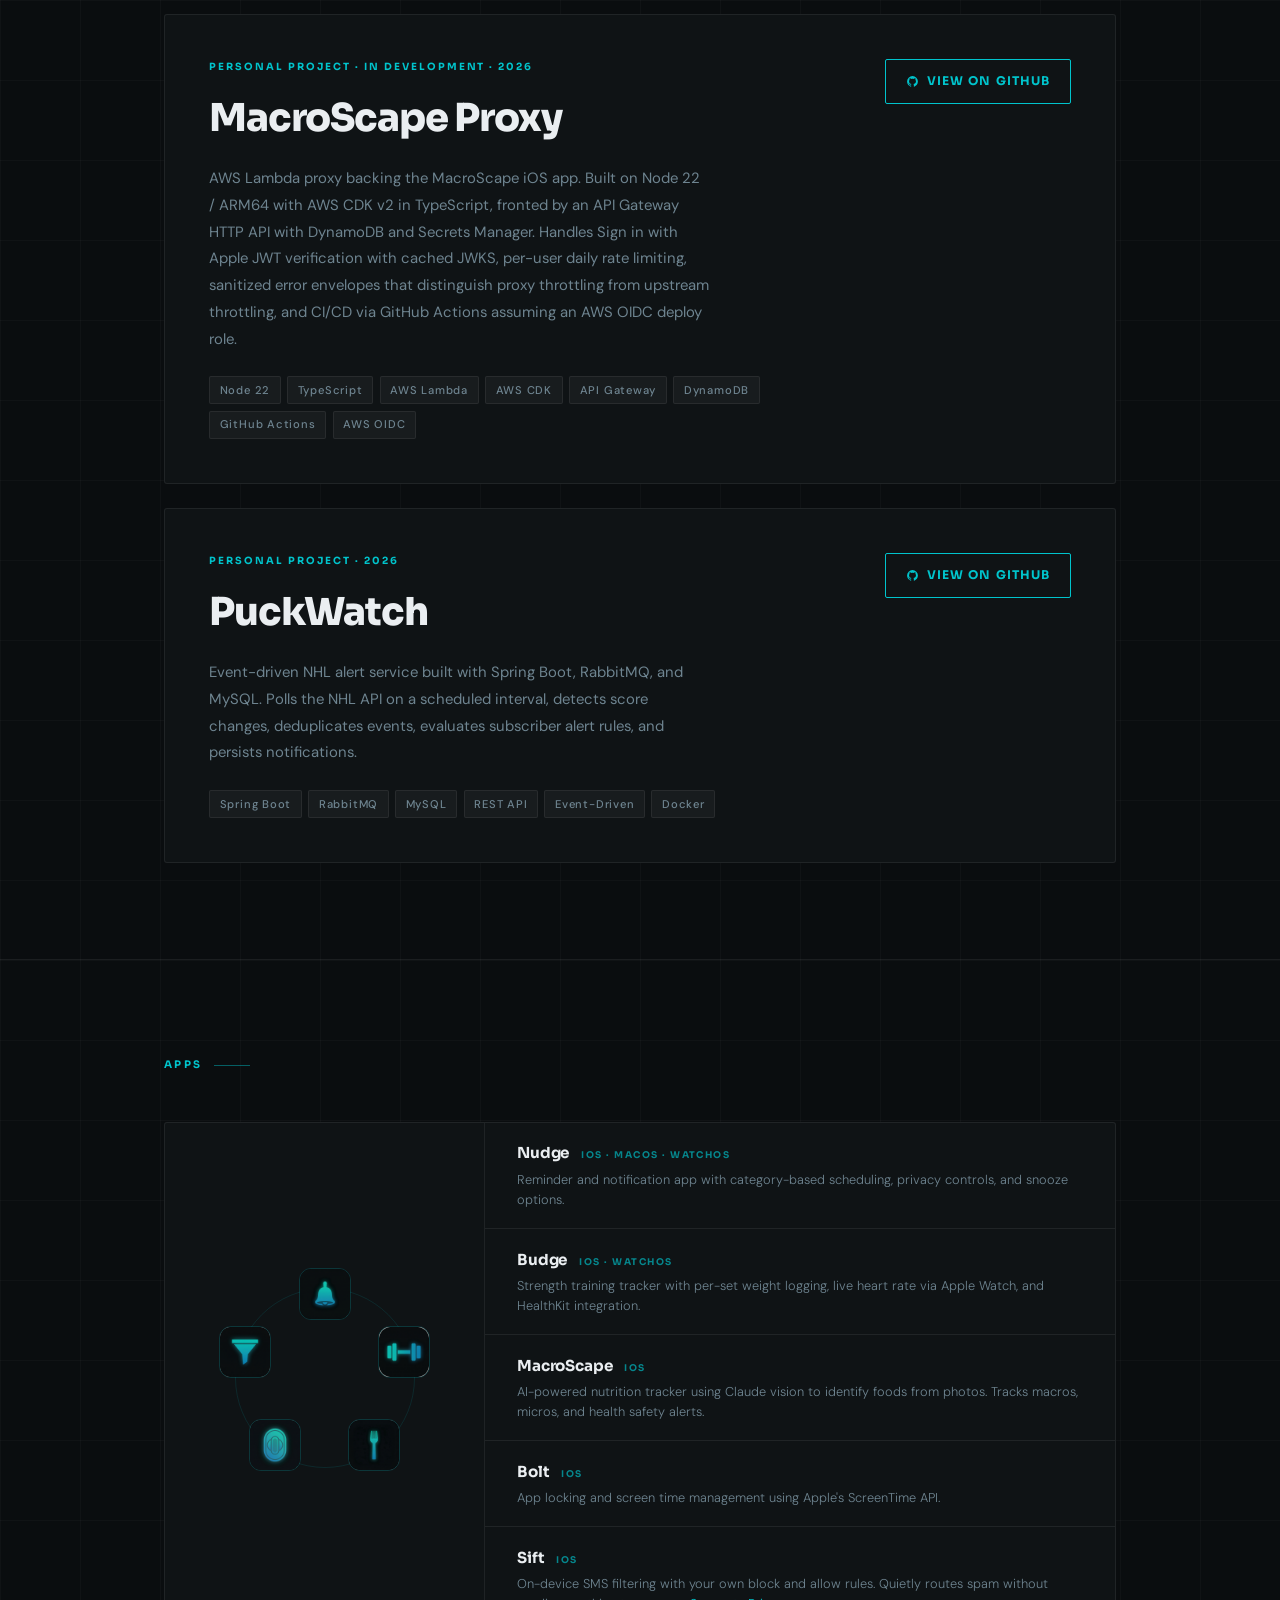
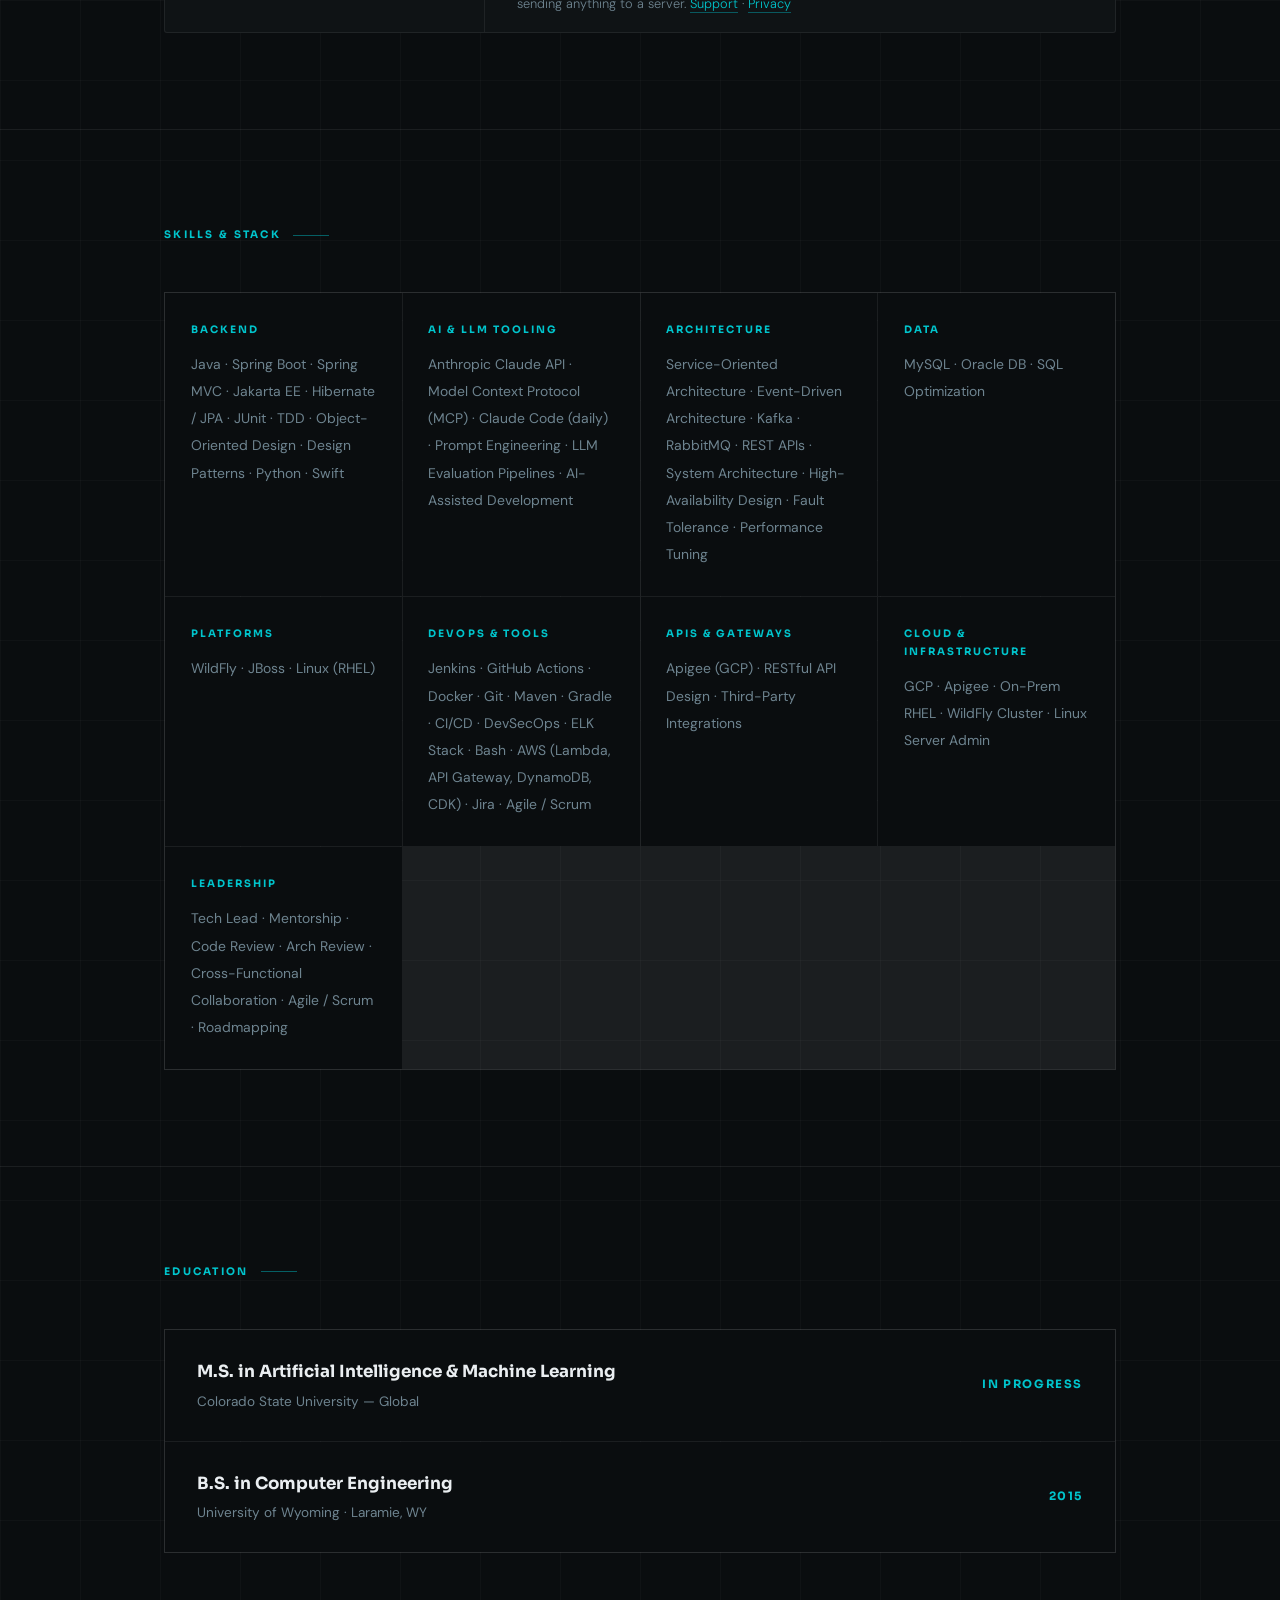
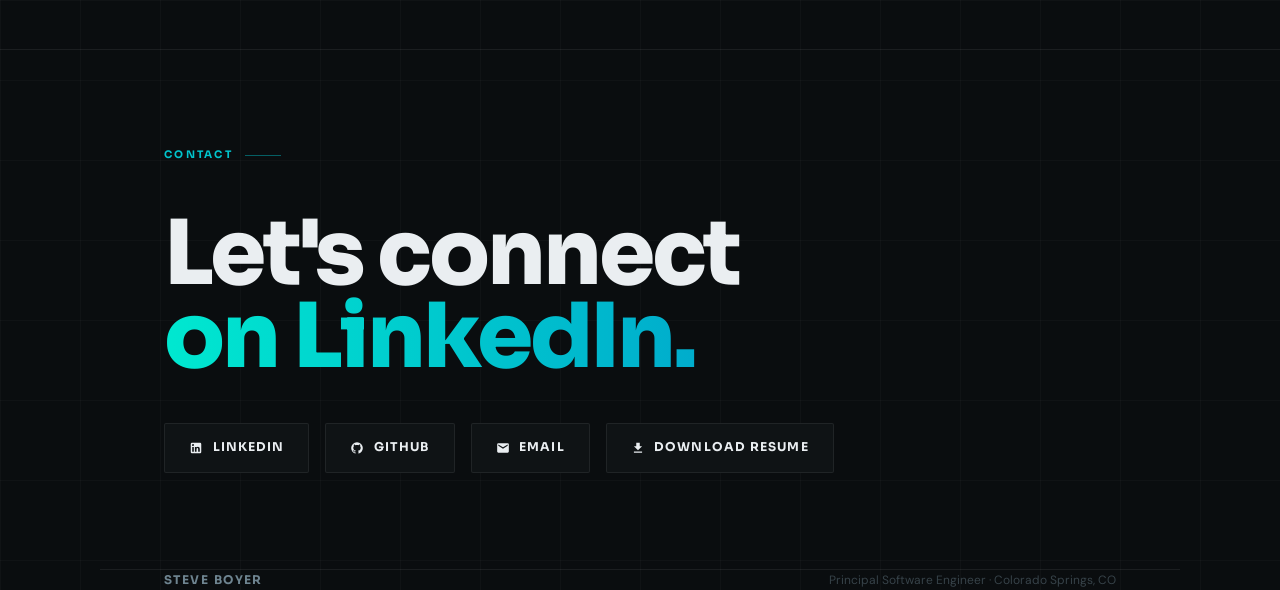
==== commit 75bdb3fc: "Share Sift page styles, fix nav a11y and contrast, link Support and Privacy" ====
--- a/index.html
+++ b/index.html
@@ -881,7 +881,7 @@
             <span class="app-name">Sift</span>
             <span class="app-platform">iOS</span>
           </div>
-          <div class="app-desc">On-device SMS filtering with your own block and allow rules. Quietly routes spam without sending anything to a server. <a href="https://sift.steveboyer.dev/support">Support &amp; privacy</a></div>
+          <div class="app-desc">On-device SMS filtering with your own block and allow rules. Quietly routes spam without sending anything to a server. <a href="/sift/support/">Support</a> · <a href="/sift/privacy/">Privacy</a></div>
         </div>
       </div>
 
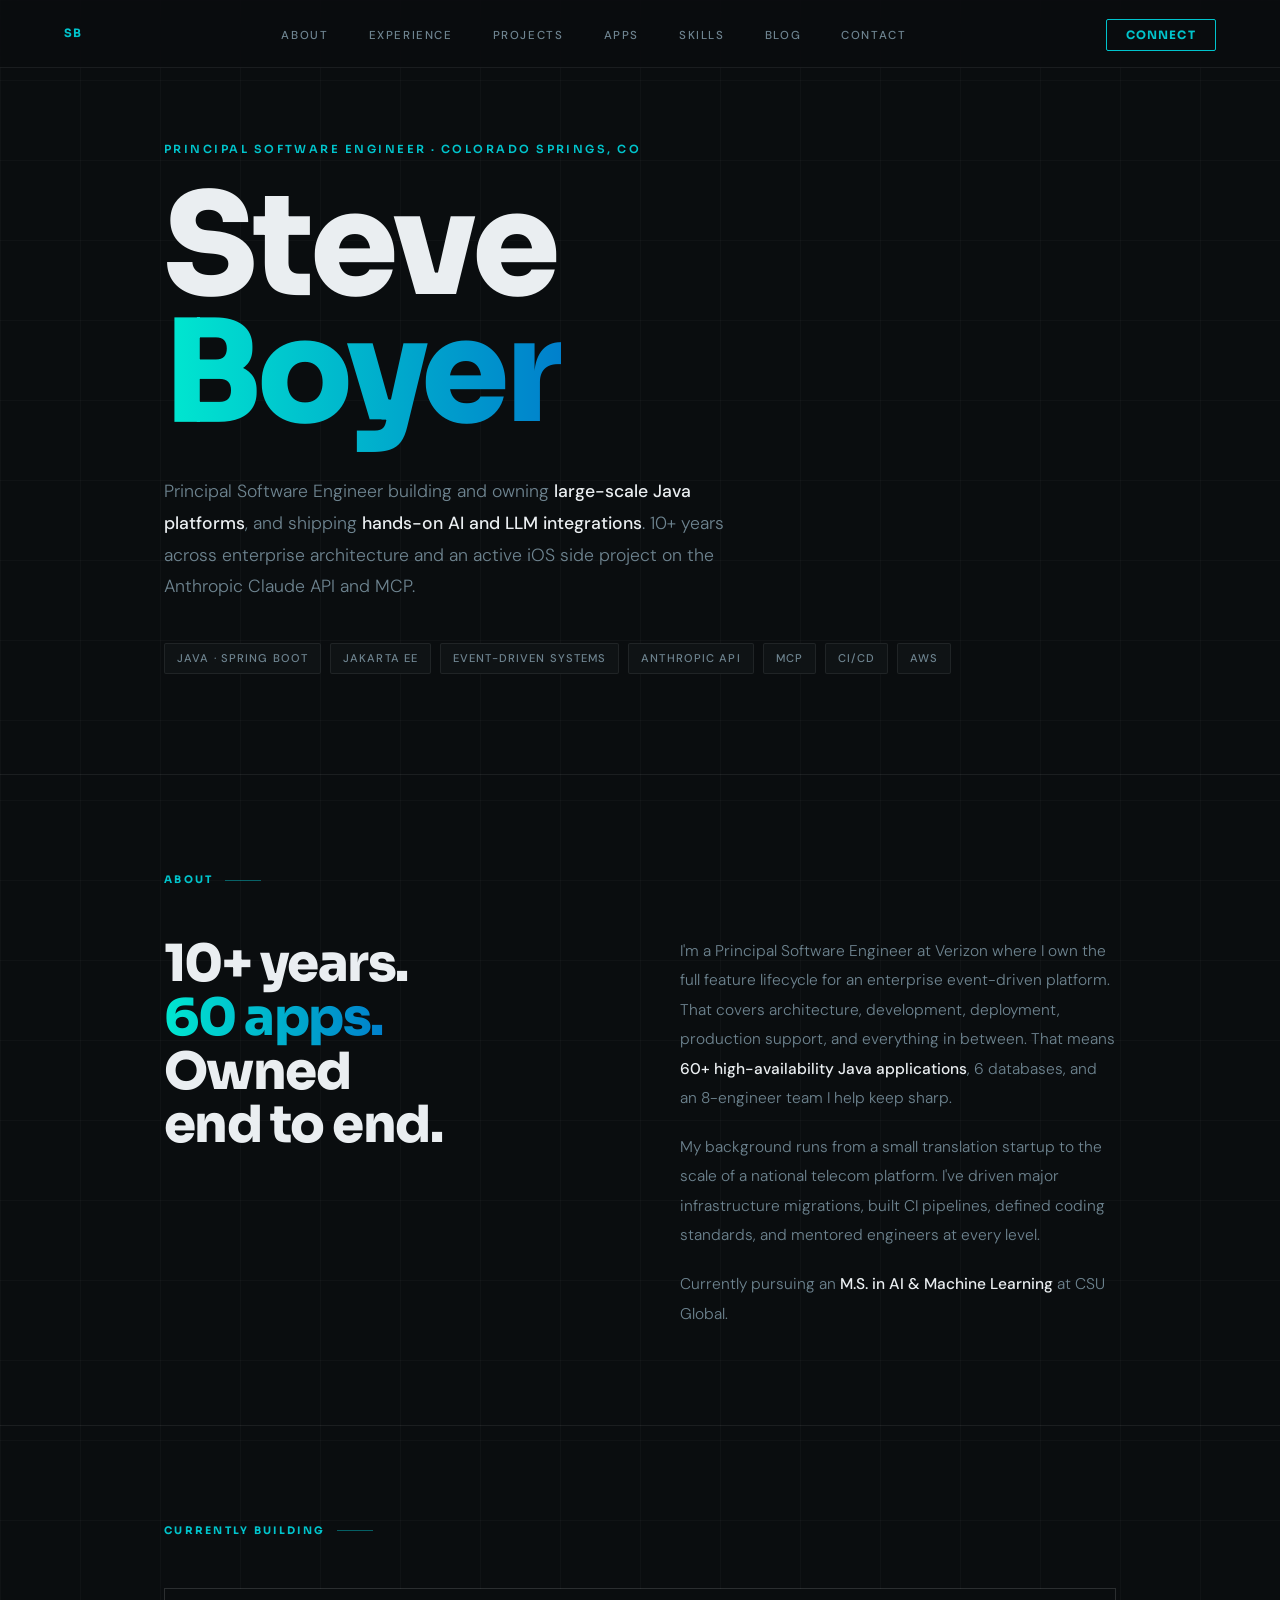
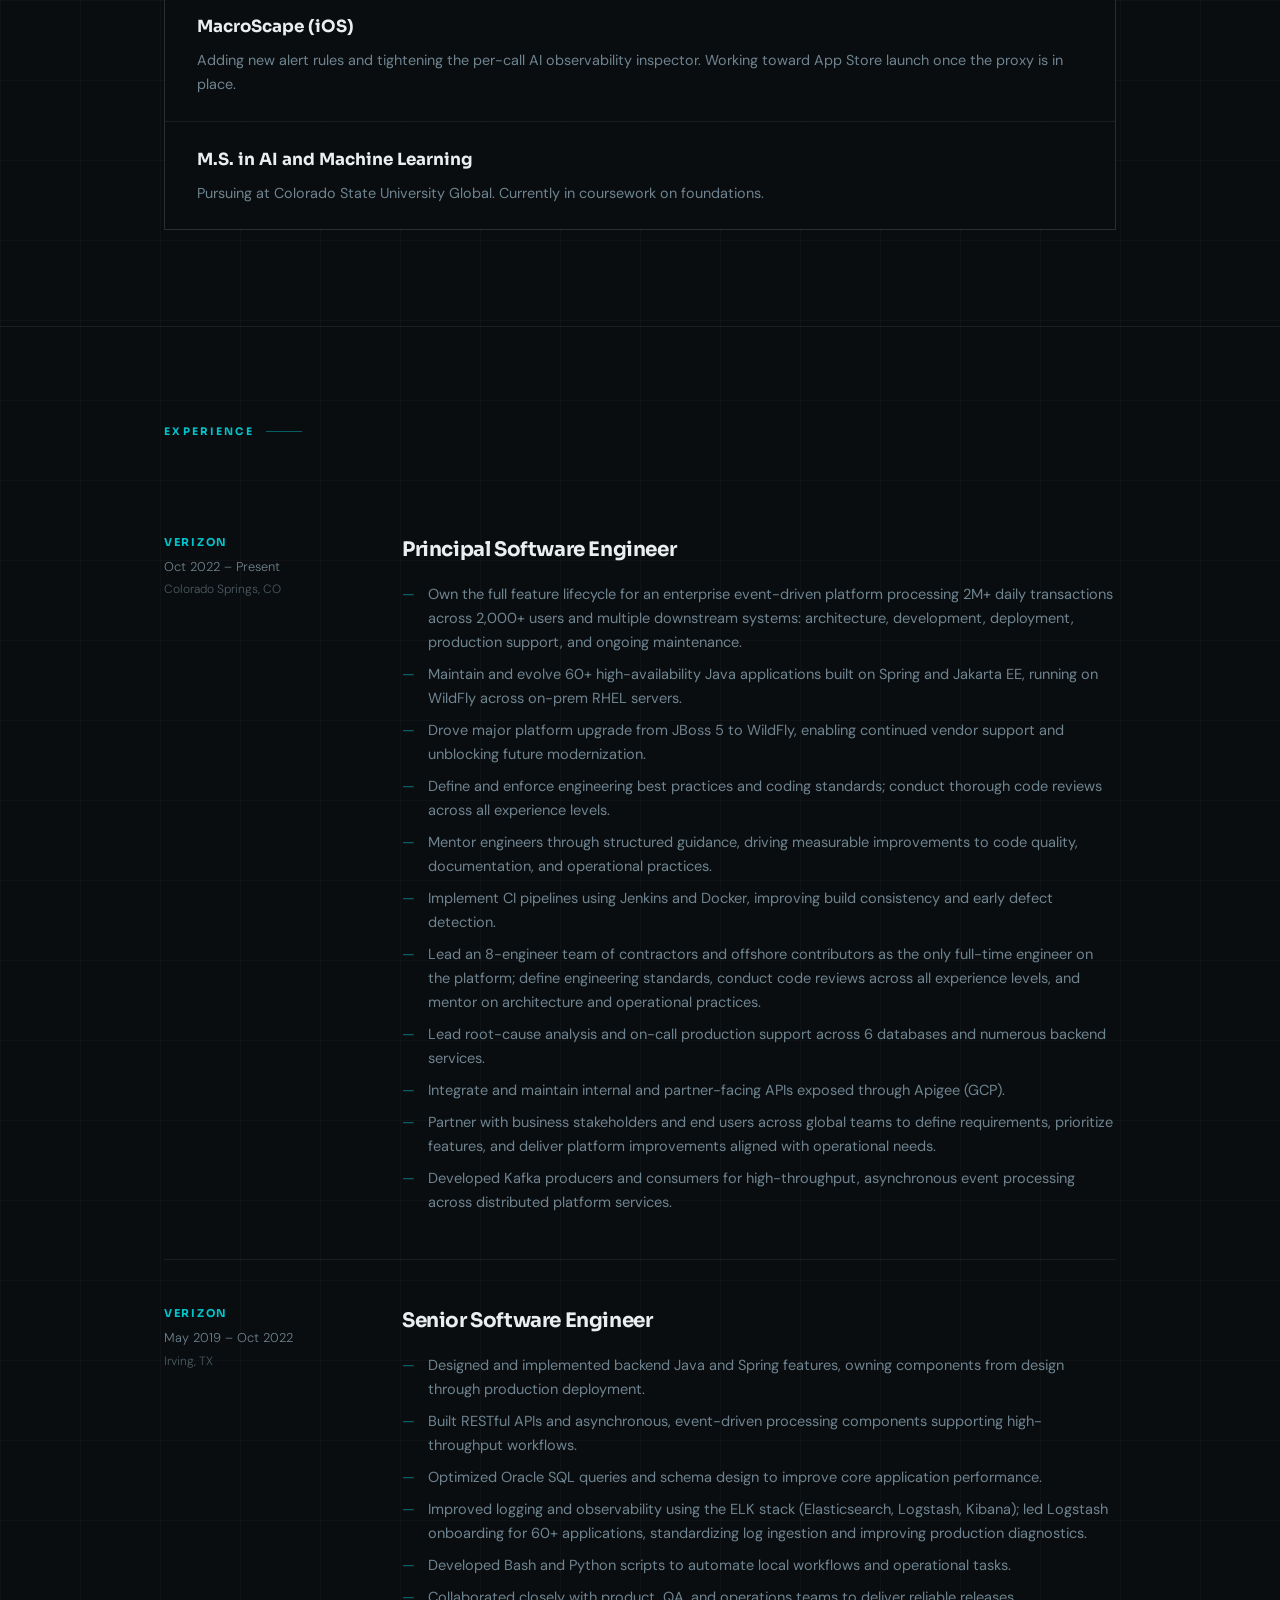
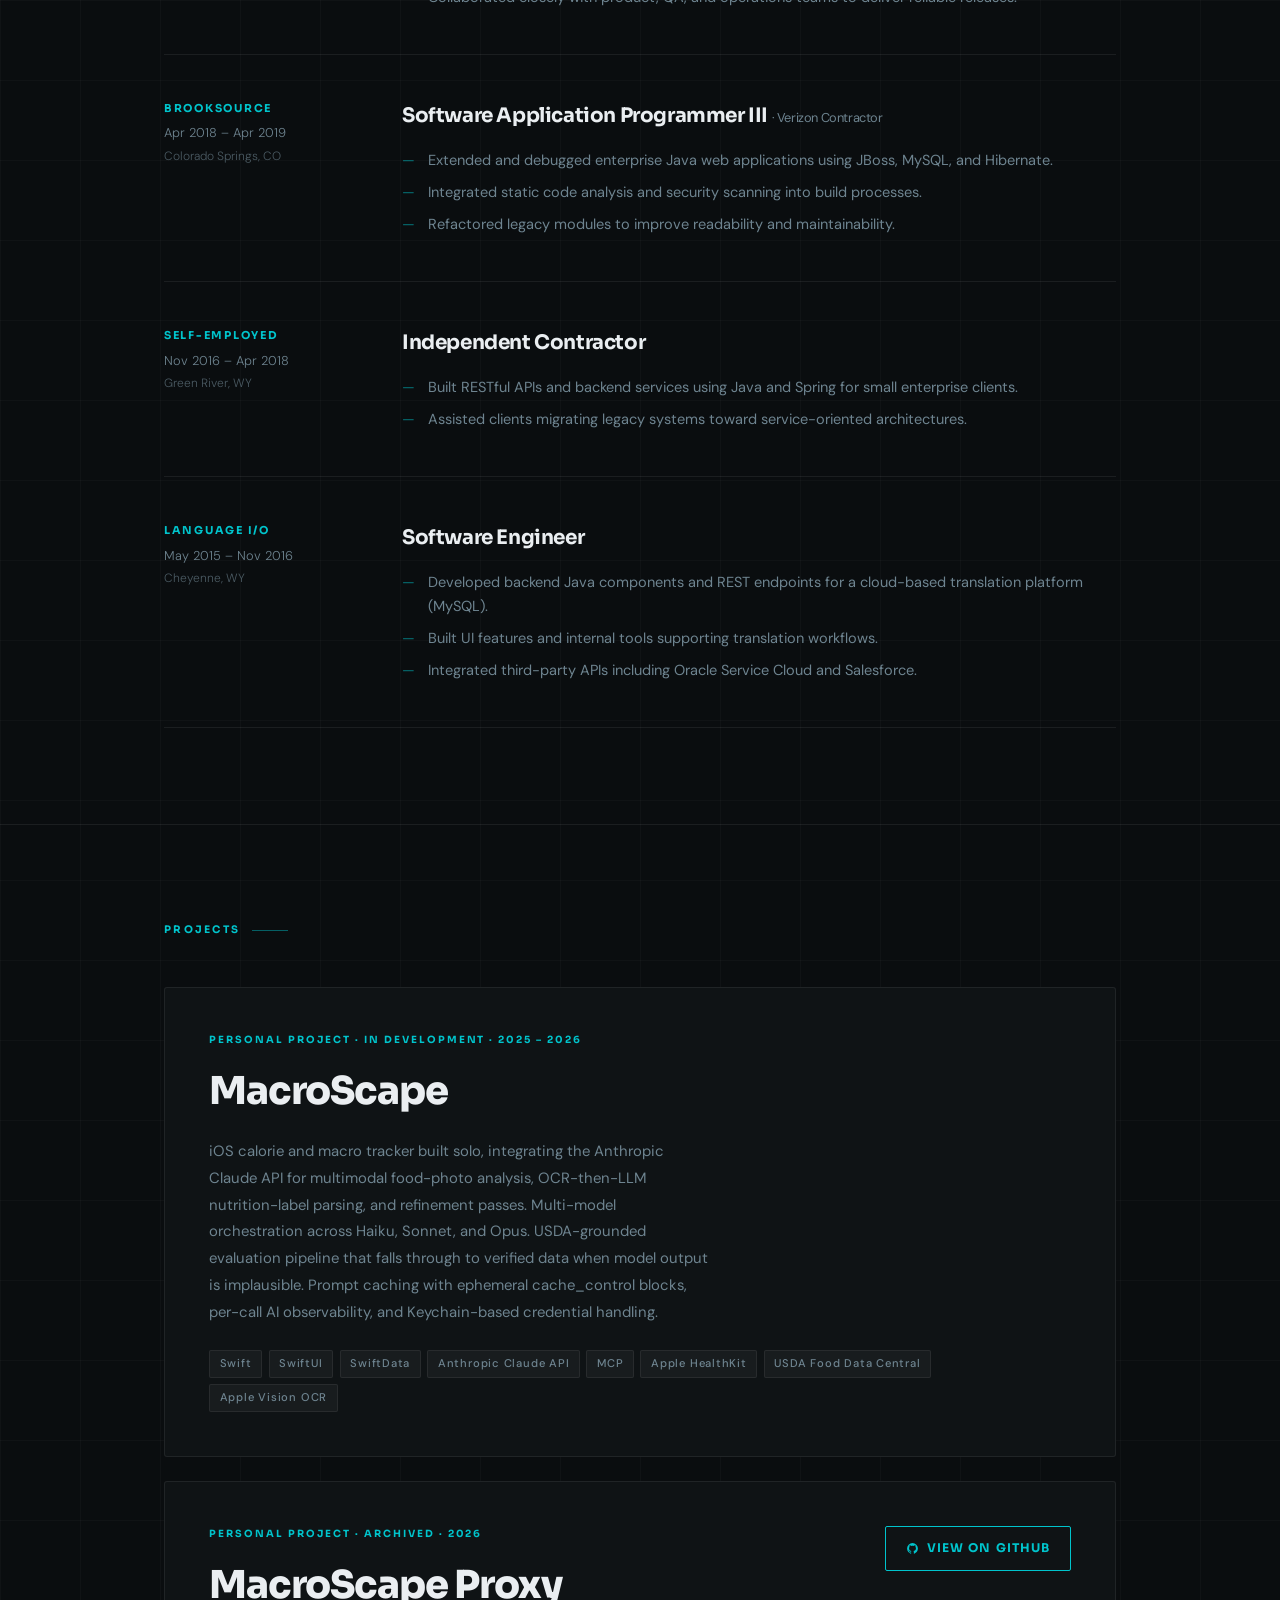
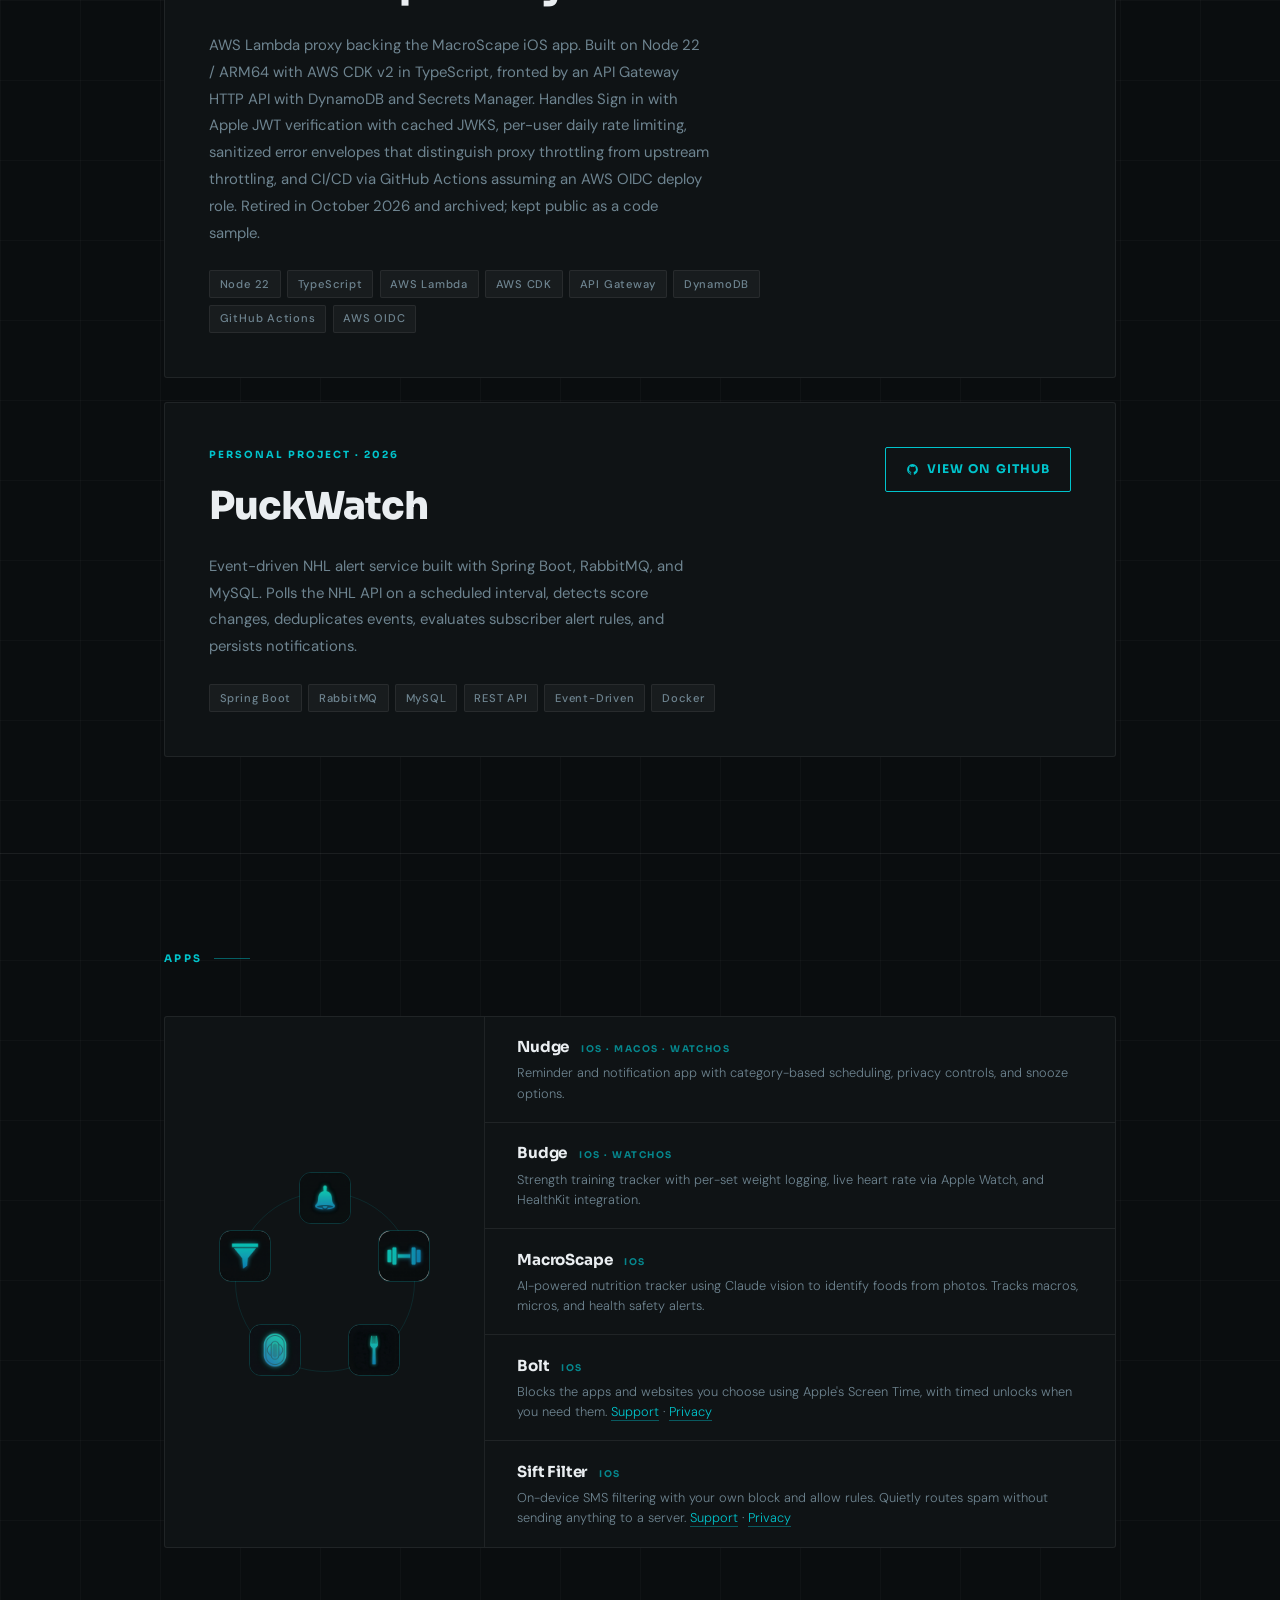
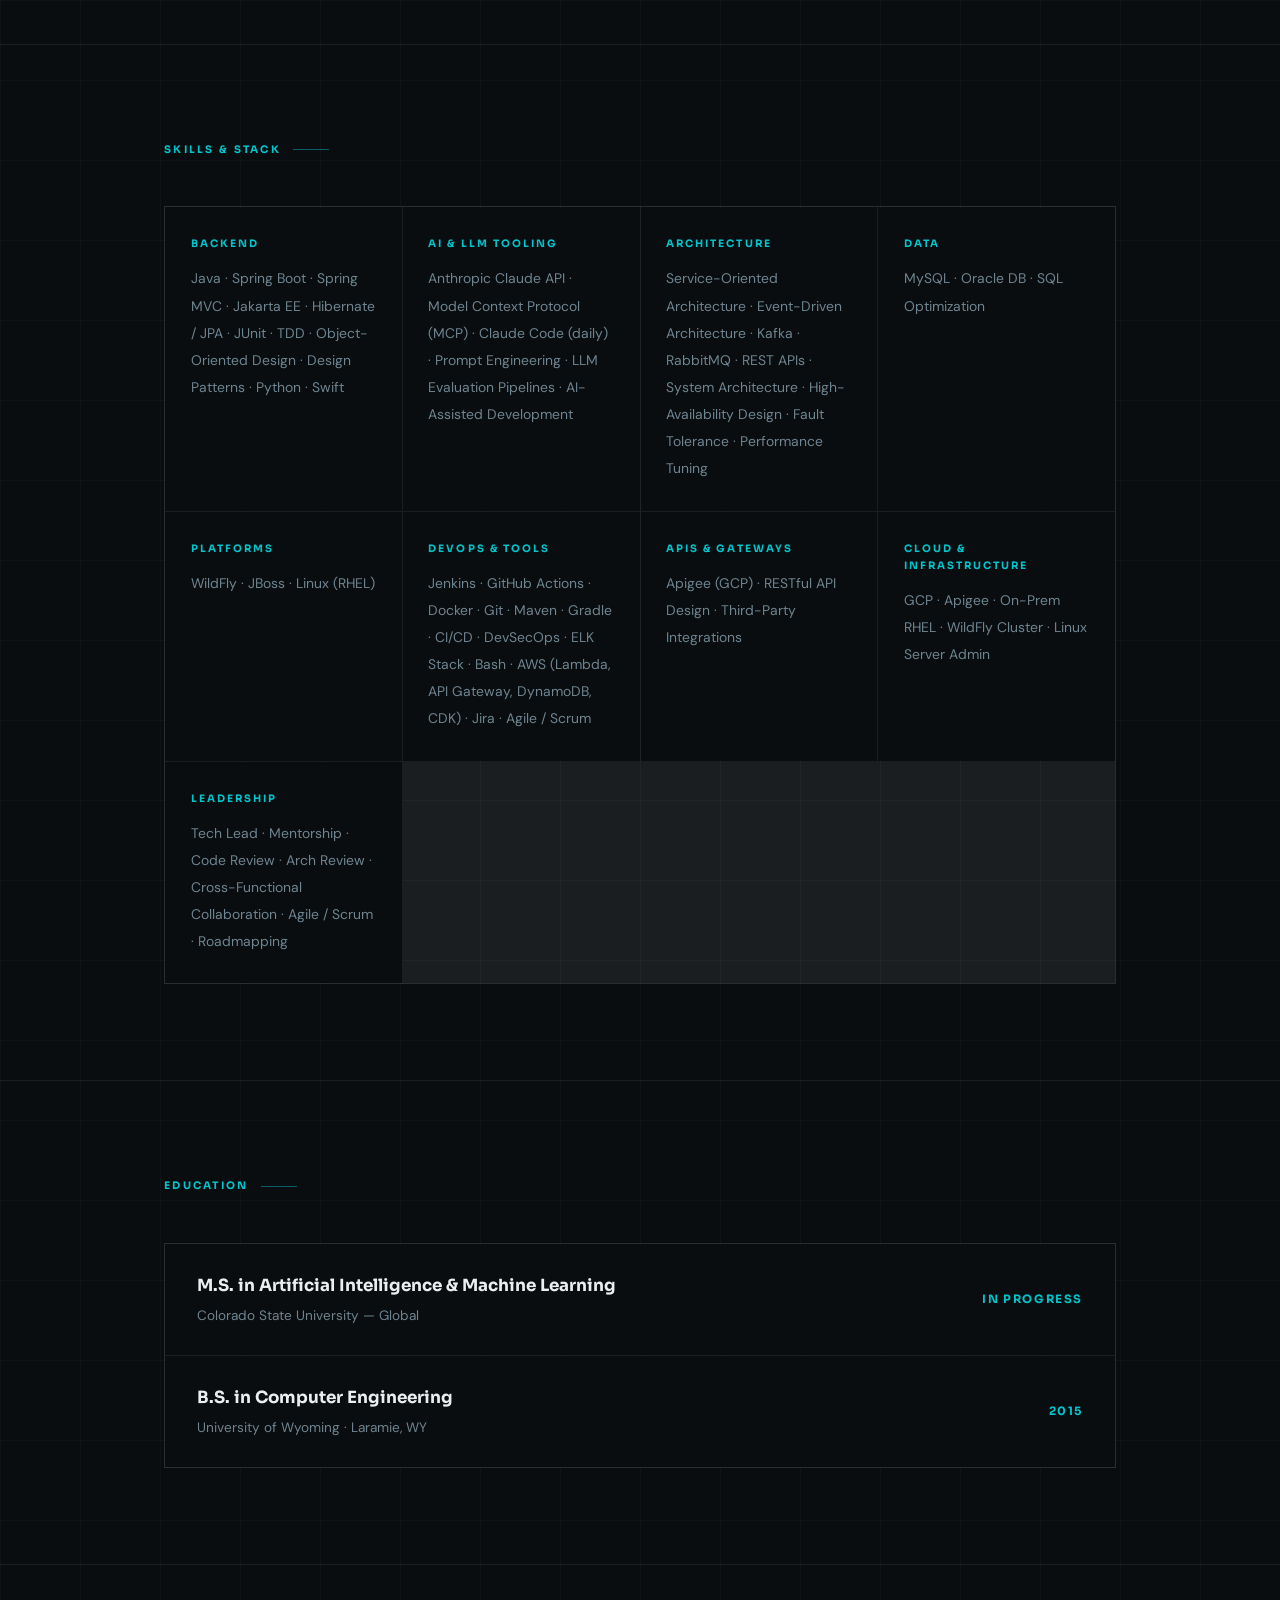
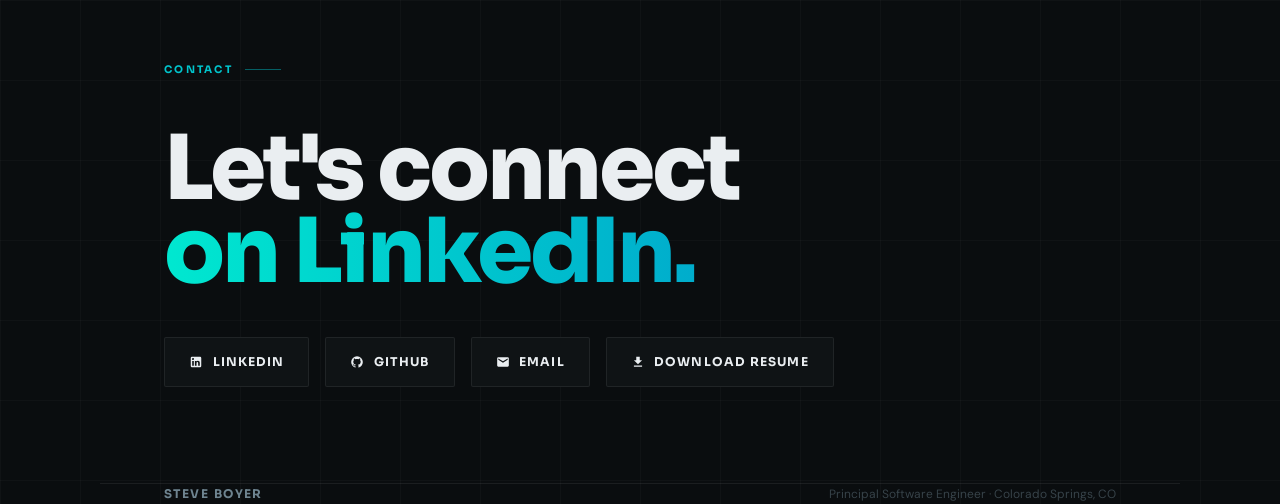
==== commit c42e46c5: "Drop the retired proxy from Currently Building, mark its card Archived; Bolt row links its pages; Si" ====
--- a/index.html
+++ b/index.html
@@ -646,10 +646,6 @@
     <div class="label">Currently Building</div>
     <div class="building-list" data-building-list>
       <div class="building-row">
-        <div class="building-name">MacroScape Proxy</div>
-        <p class="building-desc">AWS Lambda, API Gateway, DynamoDB, and CDK in TypeScript. Apple Sign-In authentication, per-user rate limiting, Anthropic API forwarding. In active development.</p>
-      </div>
-      <div class="building-row">
         <div class="building-name">MacroScape (iOS)</div>
         <p class="building-desc">Adding new alert rules and tightening the per-call AI observability inspector. Working toward App Store launch once the proxy is in place.</p>
       </div>
@@ -786,9 +782,9 @@
     </div>
     <div class="project-card">
       <div>
-        <div class="proj-tag">Personal Project · In Development · 2026</div>
+        <div class="proj-tag">Personal Project · Archived · 2026</div>
         <div class="proj-name">MacroScape Proxy</div>
-        <p class="proj-desc">AWS Lambda proxy backing the MacroScape iOS app. Built on Node 22 / ARM64 with AWS CDK v2 in TypeScript, fronted by an API Gateway HTTP API with DynamoDB and Secrets Manager. Handles Sign in with Apple JWT verification with cached JWKS, per-user daily rate limiting, sanitized error envelopes that distinguish proxy throttling from upstream throttling, and CI/CD via GitHub Actions assuming an AWS OIDC deploy role.</p>
+        <p class="proj-desc">AWS Lambda proxy backing the MacroScape iOS app. Built on Node 22 / ARM64 with AWS CDK v2 in TypeScript, fronted by an API Gateway HTTP API with DynamoDB and Secrets Manager. Handles Sign in with Apple JWT verification with cached JWKS, per-user daily rate limiting, sanitized error envelopes that distinguish proxy throttling from upstream throttling, and CI/CD via GitHub Actions assuming an AWS OIDC deploy role. Retired in October 2026 and archived; kept public as a code sample.</p>
         <div class="stack">
           <span class="stag">Node 22</span>
           <span class="stag">TypeScript</span>
@@ -842,7 +838,7 @@
           <div class="app-icon-pin"><img src="icons/budge.png" alt="Budge" /></div>
           <div class="app-icon-pin"><img src="icons/macroscape.png" alt="MacroScape" /></div>
           <div class="app-icon-pin"><img src="icons/bolt.png" alt="Bolt" /></div>
-          <div class="app-icon-pin"><img src="icons/sift.png" alt="Sift" /></div>
+          <div class="app-icon-pin"><img src="icons/sift.png" alt="Sift Filter" /></div>
         </div>
       </div>
 
@@ -874,11 +870,11 @@
             <span class="app-name">Bolt</span>
             <span class="app-platform">iOS</span>
           </div>
-          <div class="app-desc">App locking and screen time management using Apple's ScreenTime API.</div>
+          <div class="app-desc">Blocks the apps and websites you choose using Apple's Screen Time, with timed unlocks when you need them. <a href="/bolt/support/">Support</a> · <a href="/bolt/privacy/">Privacy</a></div>
         </div>
         <div class="app-row">
           <div class="app-row-top">
-            <span class="app-name">Sift</span>
+            <span class="app-name">Sift Filter</span>
             <span class="app-platform">iOS</span>
           </div>
           <div class="app-desc">On-device SMS filtering with your own block and allow rules. Quietly routes spam without sending anything to a server. <a href="/sift/support/">Support</a> · <a href="/sift/privacy/">Privacy</a></div>
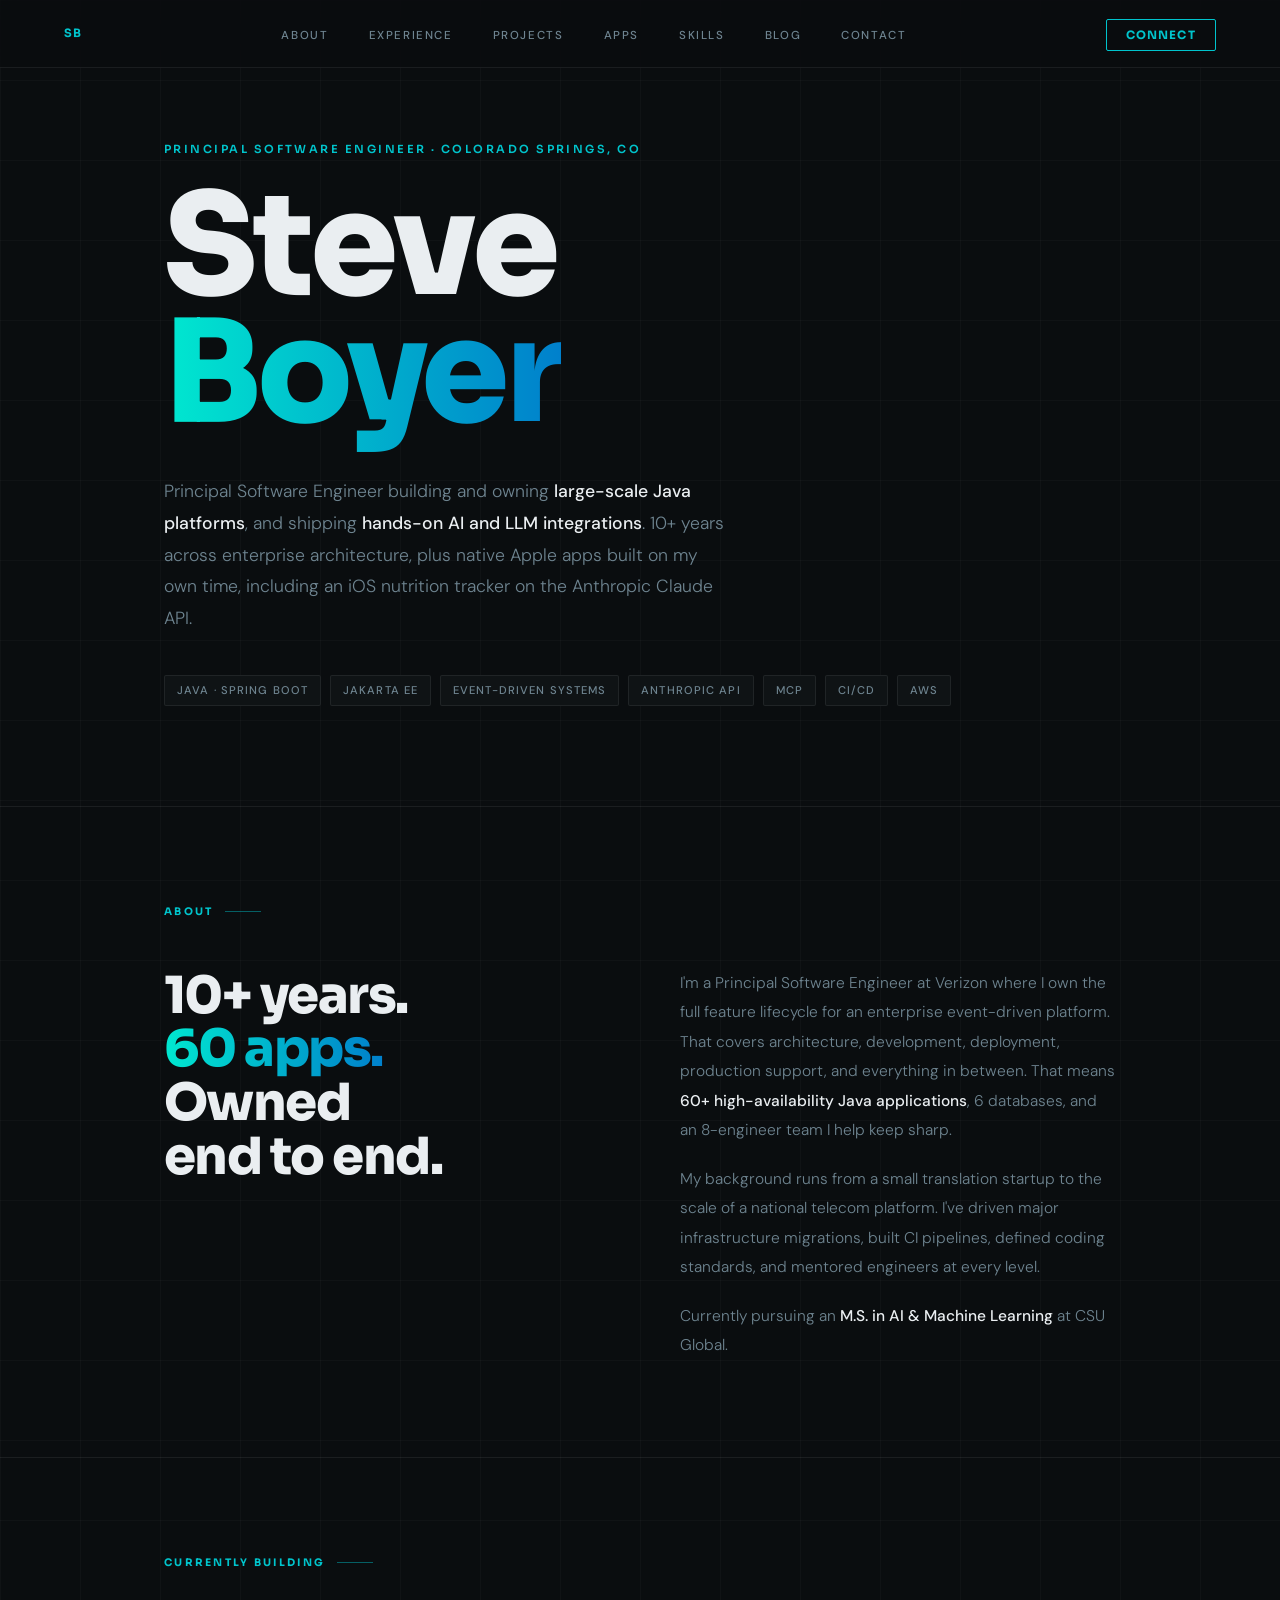
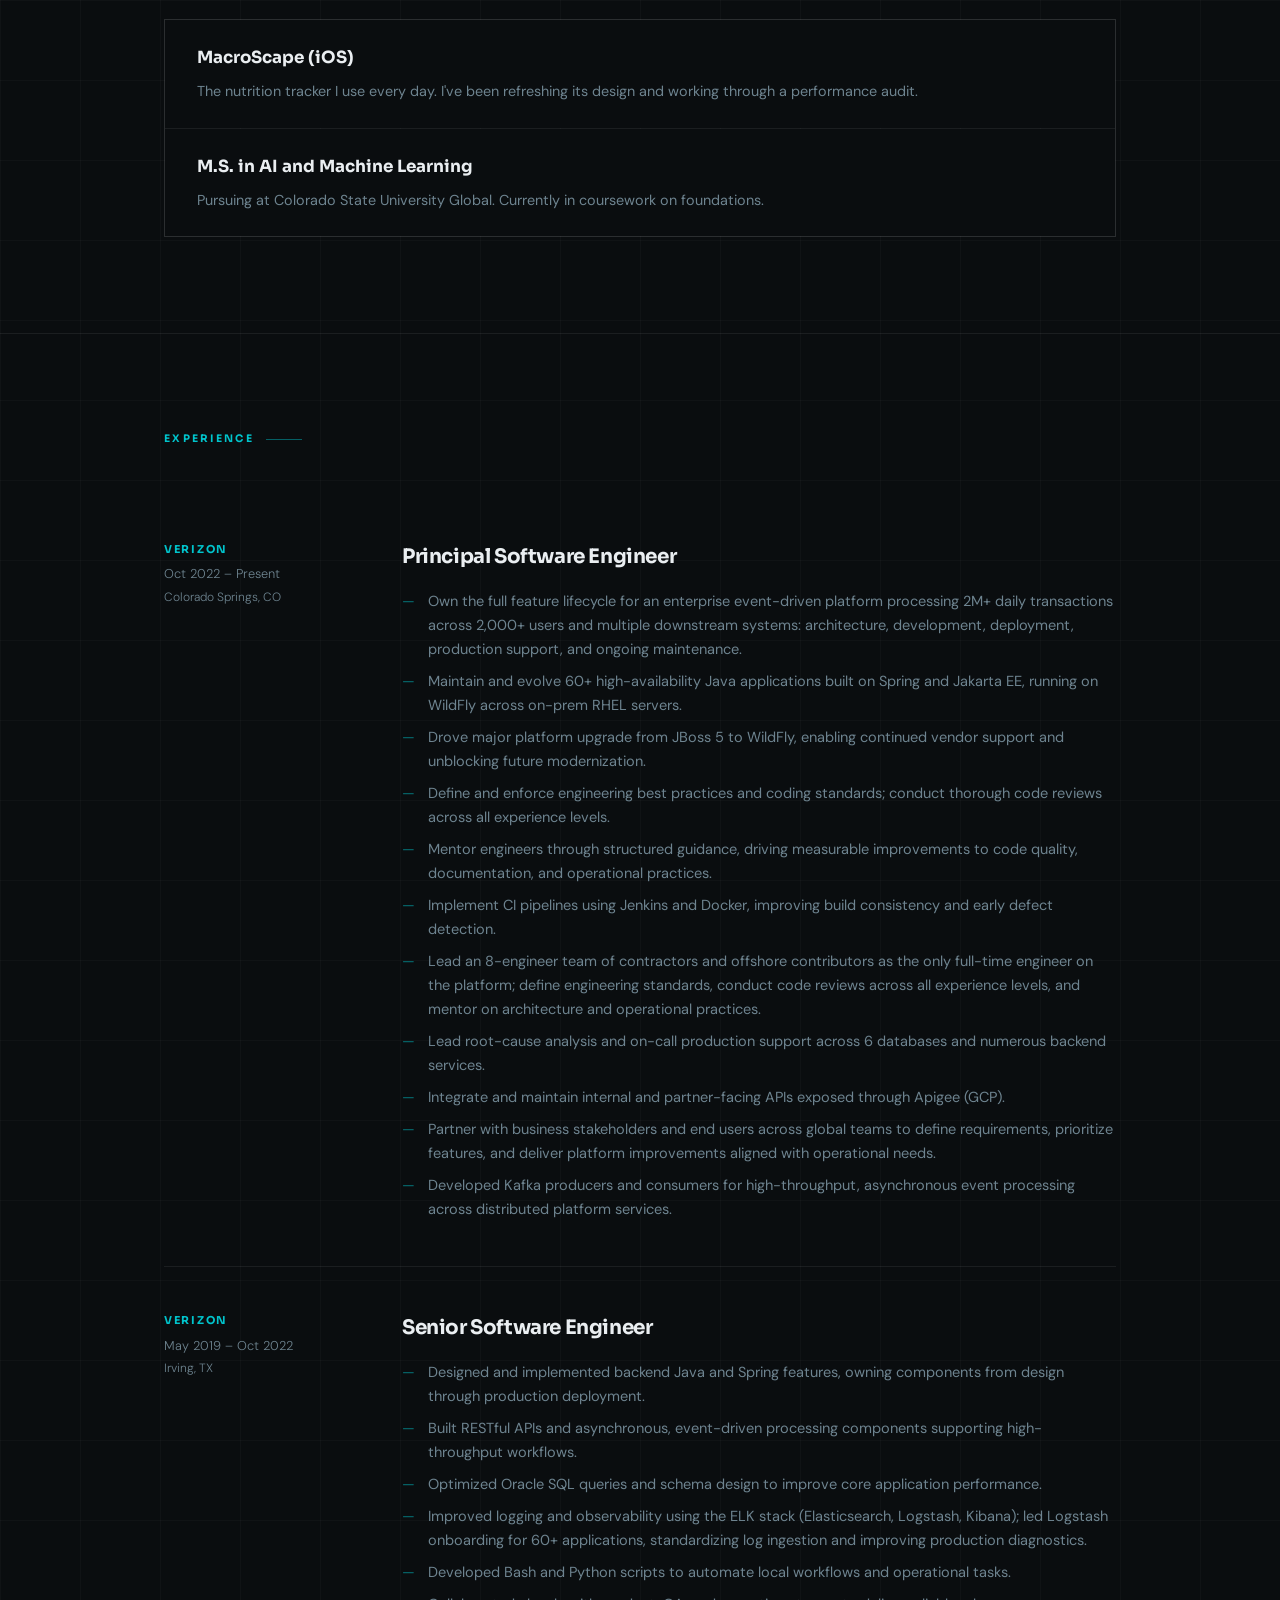
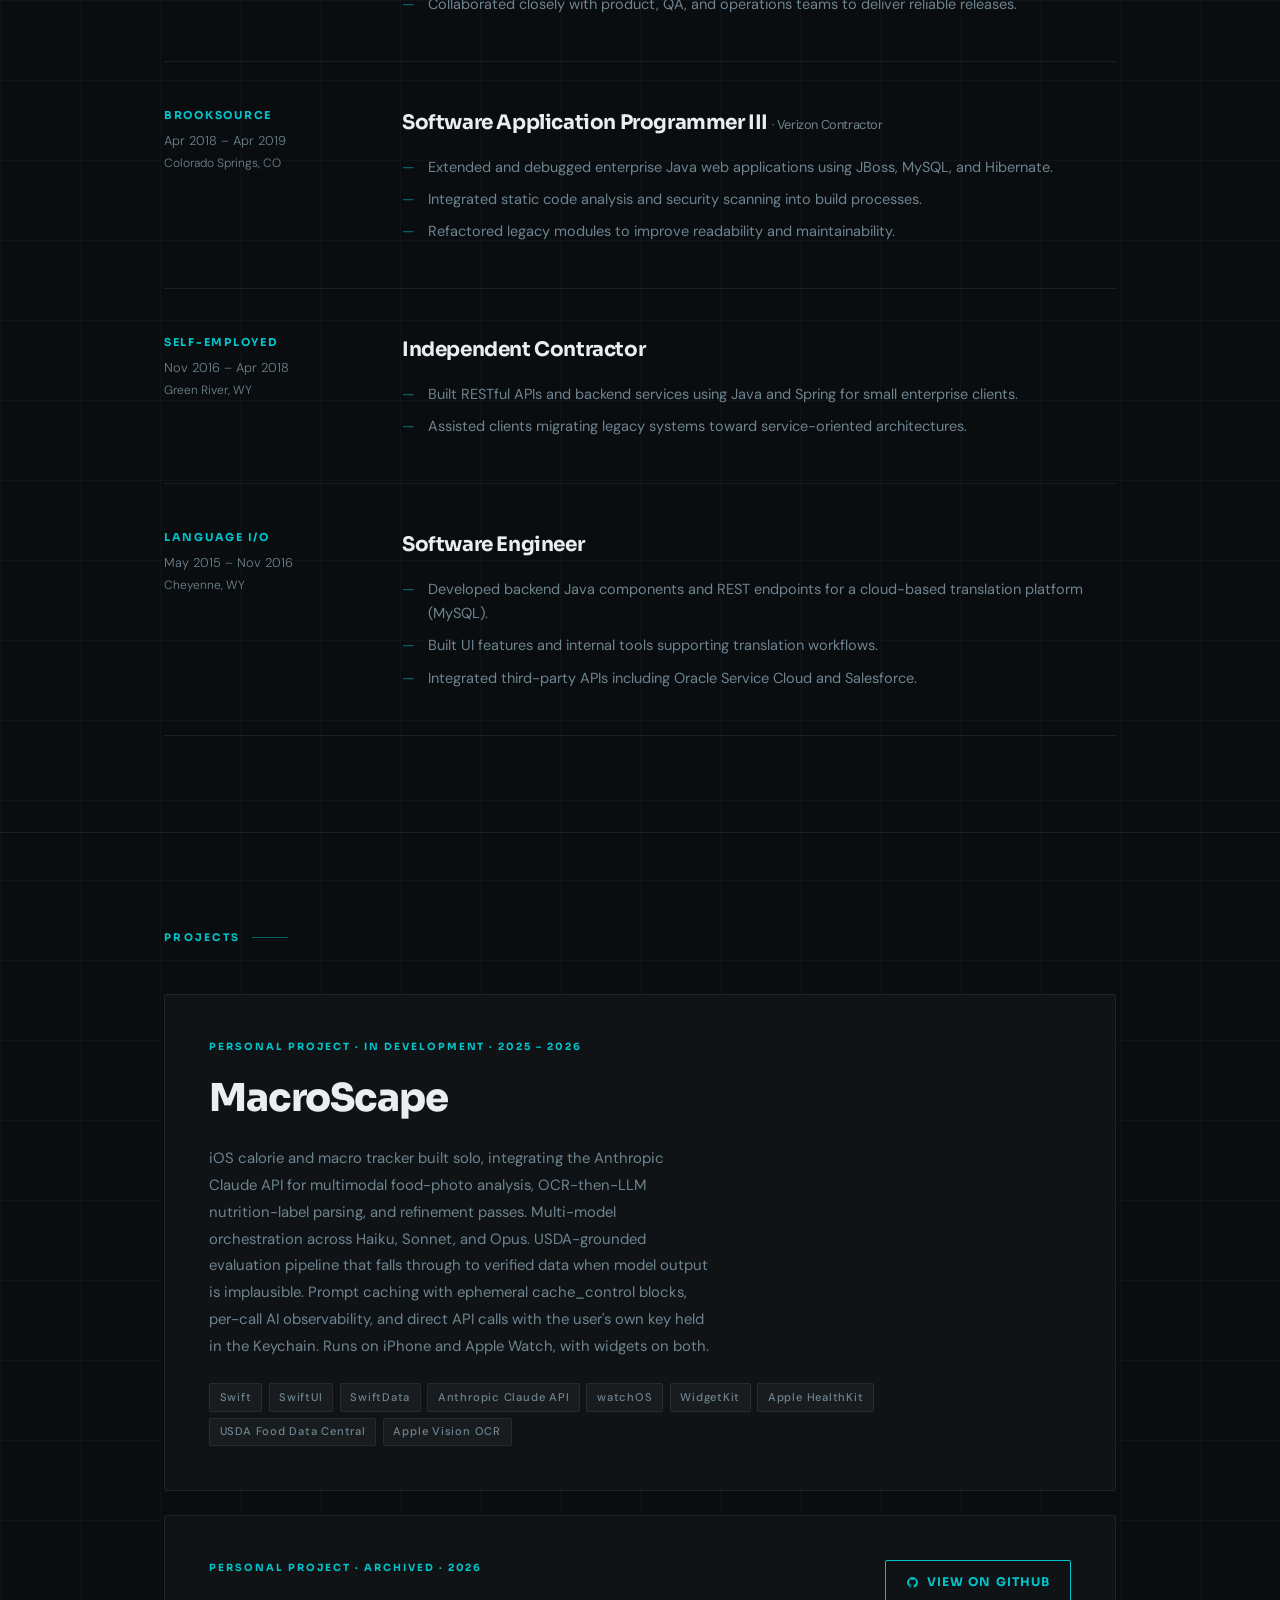
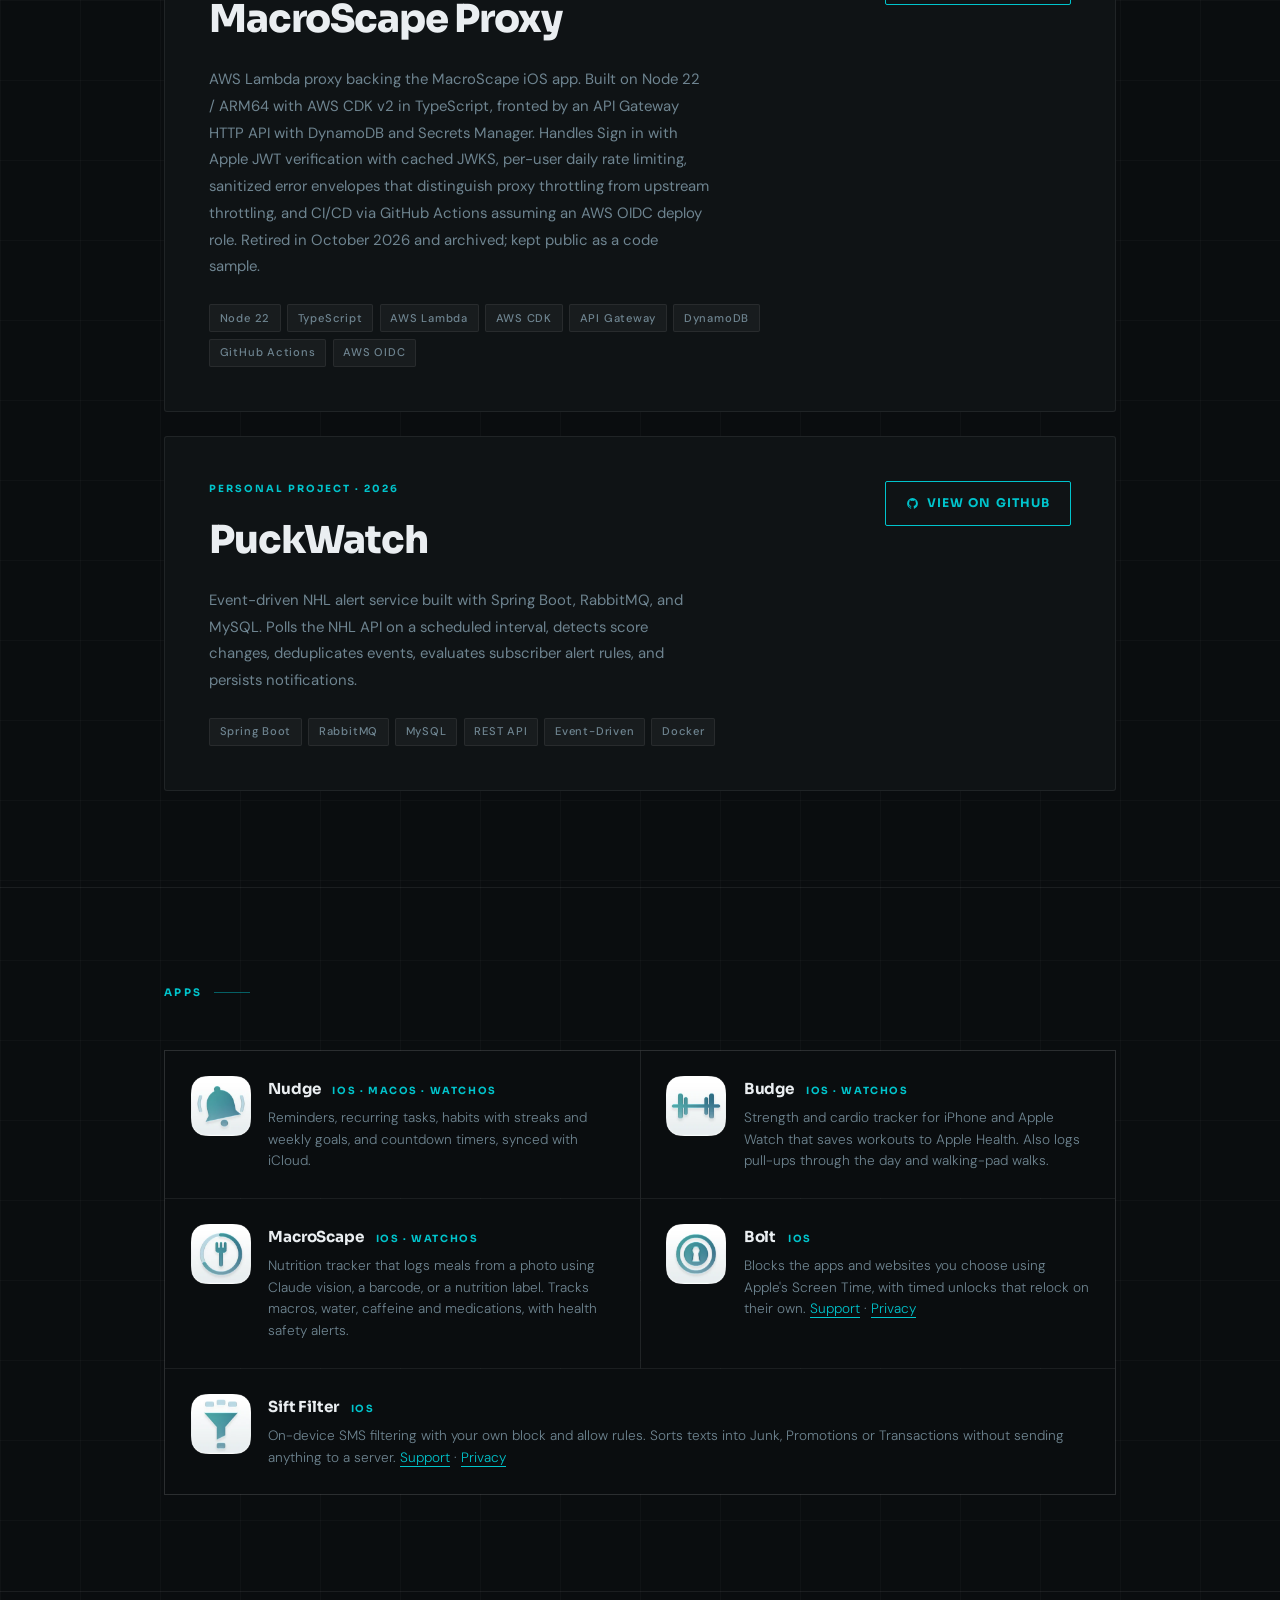
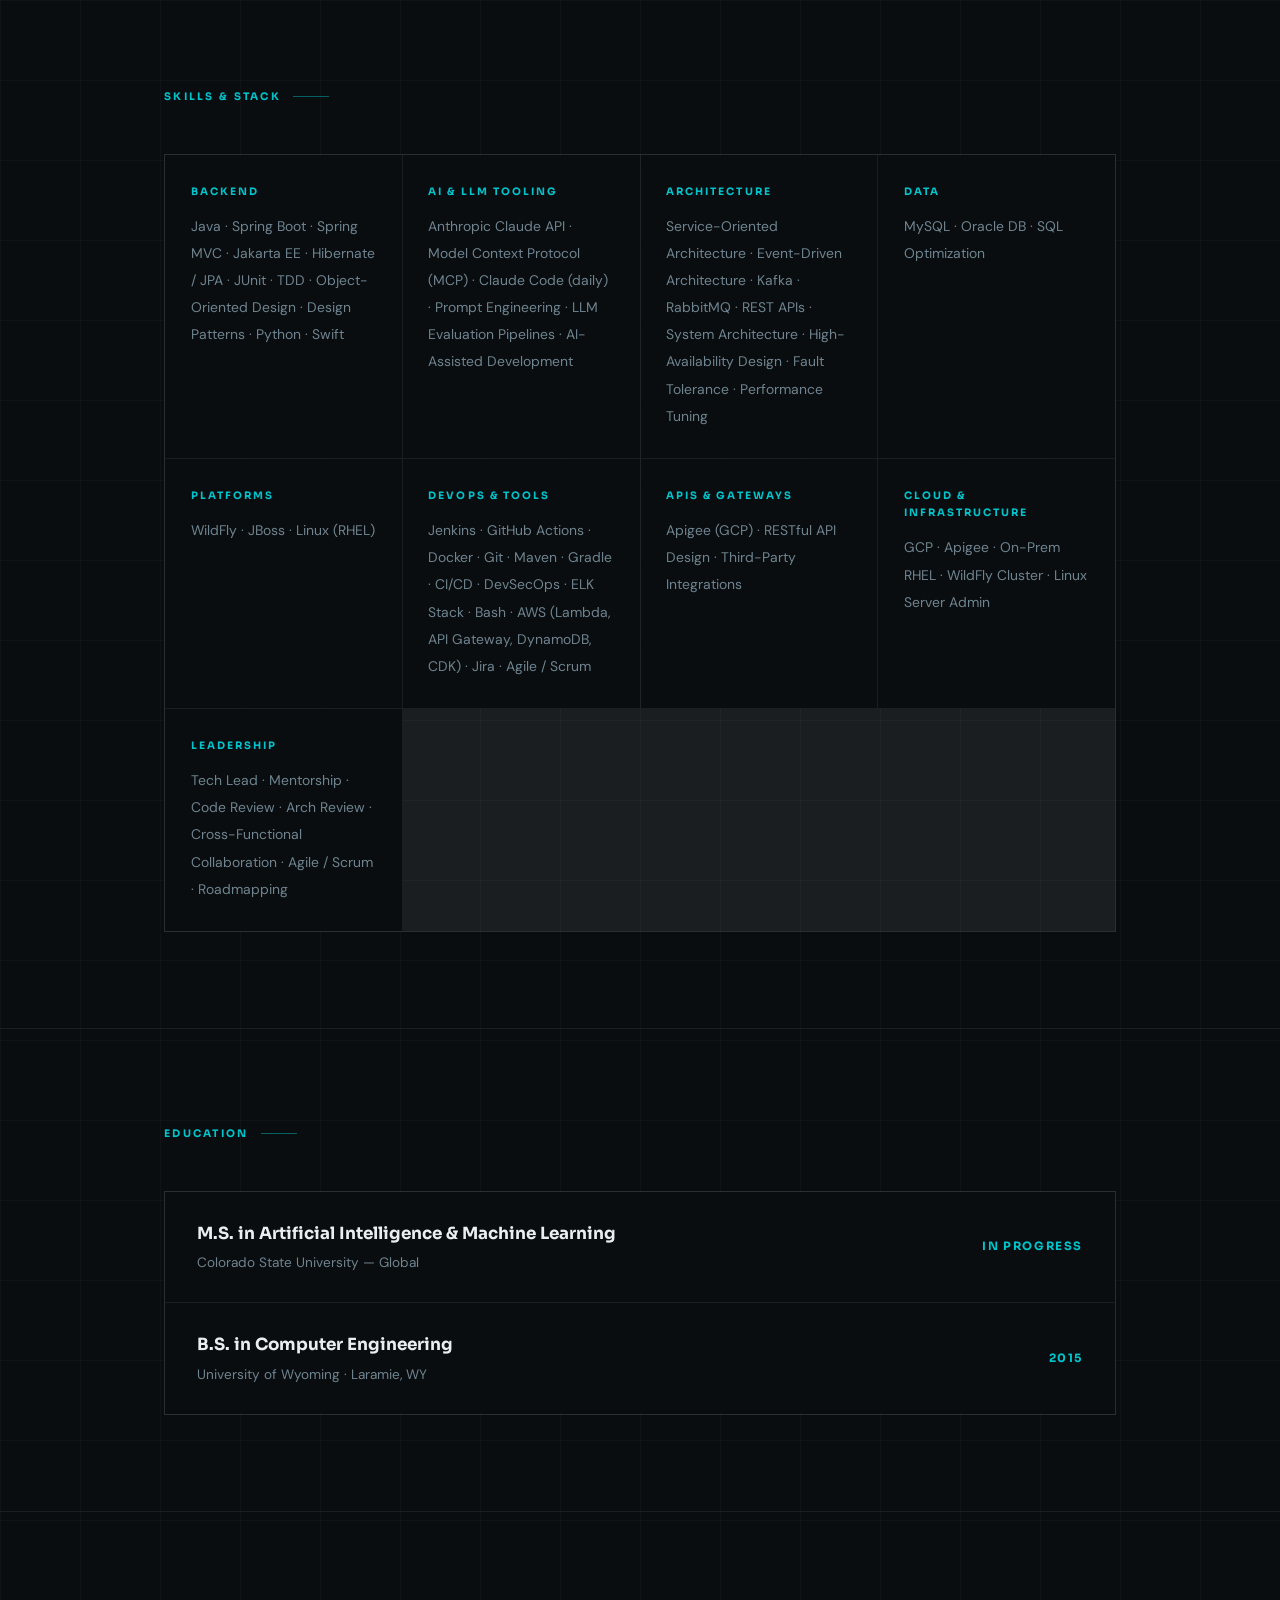
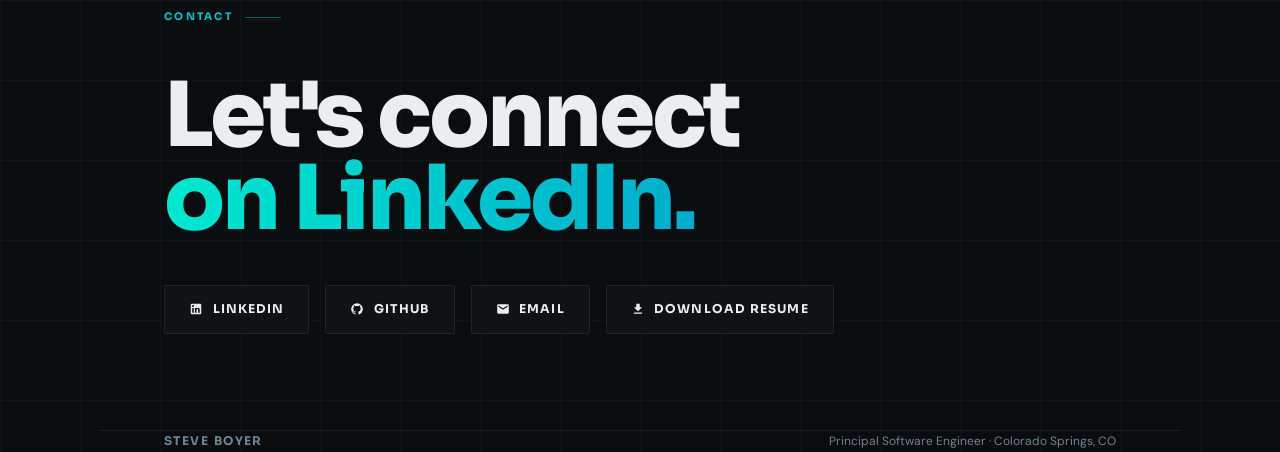
==== commit 1b101972: "Bring the site up to date: current family icons, an Apps grid that fits any count, current app and M" ====
--- a/index.html
+++ b/index.html
@@ -224,7 +224,7 @@
       margin-bottom: 0.3rem;
     }
     .exp-when { font-size: 0.8rem; color: var(--fg-muted); font-weight: 300; }
-    .exp-where { font-size: 0.75rem; color: var(--fg-muted); font-weight: 300; opacity: 0.65; margin-top: 0.1rem; }
+    .exp-where { font-size: 0.75rem; color: var(--fg-muted); font-weight: 300; margin-top: 0.1rem; }
     .exp-title {
       font-family: var(--font-display);
       font-size: 1.25rem;
@@ -315,78 +315,33 @@
     .proj-btn svg { width: 13px; height: 13px; fill: currentColor; }
 
     /* ─── APPS ─── */
-    .apps-card {
+    .apps-list {
+      display: grid;
+      grid-template-columns: repeat(2, 1fr);
+      gap: 1px;
       border: 1px solid var(--bg-line);
-      border-radius: 3px;
-      background: var(--bg-card);
-      display: grid;
-      grid-template-columns: 320px 1fr;
-      gap: 0;
-      overflow: hidden;
-      transition: border-color 0.2s;
-    }
-    .apps-card:hover { border-color: rgba(0,196,204,0.28); }
-    .apps-circle-side {
-      position: relative;
+      background: var(--bg-line);
+    }
+    .app-row {
+      background: var(--bg);
       display: flex;
-      align-items: center;
-      justify-content: center;
-      padding: 3rem 2rem;
-      border-right: 1px solid var(--bg-line);
-    }
-    .apps-circle-wrap {
-      position: relative;
-      width: 220px;
-      height: 220px;
-    }
-    .apps-circle-wrap::before {
-      content: '';
-      position: absolute;
-      inset: 20px;
-      border-radius: 50%;
-      border: 1px solid rgba(0,196,204,0.12);
-    }
-    .app-icon-pin {
-      position: absolute;
-      width: 52px;
-      height: 52px;
-    }
-    .app-icon-pin img {
-      width: 52px;
-      height: 52px;
-      border-radius: 12px;
-      object-fit: cover;
-      border: 1px solid rgba(0,196,204,0.2);
-      transition: border-color 0.2s, box-shadow 0.2s;
-    }
-    .app-icon-pin img:hover {
-      border-color: var(--accent);
-      box-shadow: 0 0 14px rgba(0,196,204,0.35);
-    }
-    /* pentagon positions: r=84px from center of 220px box (center=110px), 5 points at 72deg steps starting top */
-    .app-icon-pin:nth-child(1) { top: calc(110px - 26px - 84px);       left: calc(110px - 26px); }
-    .app-icon-pin:nth-child(2) { top: calc(110px - 26px - 25.9px);     left: calc(110px - 26px + 79.9px); }
-    .app-icon-pin:nth-child(3) { top: calc(110px - 26px + 67.9px);     left: calc(110px - 26px + 49.4px); }
-    .app-icon-pin:nth-child(4) { top: calc(110px - 26px + 67.9px);     left: calc(110px - 26px - 49.4px); }
-    .app-icon-pin:nth-child(5) { top: calc(110px - 26px - 25.9px);     left: calc(110px - 26px - 79.9px); }
-    .apps-list-side {
-      display: flex;
-      flex-direction: column;
-      justify-content: center;
-      gap: 0;
-    }
-    .app-row {
-      display: flex;
-      flex-direction: column;
-      padding: 1.1rem 2rem;
-      border-bottom: 1px solid var(--bg-line);
-    }
-    .app-row:last-child { border-bottom: none; }
+      align-items: flex-start;
+      gap: 1.1rem;
+      padding: 1.6rem;
+    }
+    /* an odd last row spans the grid, so no empty cell shows */
+    .app-row:last-child:nth-child(odd) { grid-column: 1 / -1; }
+    .app-icon {
+      width: 60px;
+      height: 60px;
+      flex-shrink: 0;
+    }
     .app-row-top {
       display: flex;
+      flex-wrap: wrap;
       align-items: baseline;
-      gap: 0.75rem;
-      margin-bottom: 0.2rem;
+      gap: 0.1rem 0.75rem;
+      margin-bottom: 0.3rem;
     }
     .app-name {
       font-family: var(--font-display);
@@ -397,15 +352,14 @@
     }
     .app-platform {
       font-family: var(--font-display);
-      font-size: 0.58rem;
+      font-size: 0.62rem;
       font-weight: 700;
       letter-spacing: 0.16em;
       text-transform: uppercase;
       color: var(--accent);
-      opacity: 0.65;
     }
     .app-desc {
-      font-size: 0.8rem;
+      font-size: 0.85rem;
       color: var(--fg-muted);
       line-height: 1.6;
       font-weight: 300;
@@ -413,12 +367,11 @@
     .app-desc a {
       color: var(--accent);
       text-decoration: none;
-      border-bottom: 1px solid rgba(0,196,204,0.4);
-    }
-    .app-desc a:hover { border-color: var(--accent); color: var(--fg); }
+      border-bottom: 1px solid var(--accent);
+    }
+    .app-desc a:hover { border-color: var(--fg); color: var(--fg); }
     @media (max-width: 760px) {
-      .apps-card { grid-template-columns: 1fr; }
-      .apps-circle-side { border-right: none; border-bottom: 1px solid var(--bg-line); }
+      .apps-list { grid-template-columns: 1fr; }
     }
 
     /* ─── SKILLS ─── */
@@ -550,7 +503,7 @@
       text-transform: uppercase;
       color: var(--fg-muted);
     }
-    .foot-note { font-size: 0.75rem; color: var(--fg-muted); opacity: 0.45; }
+    .foot-note { font-size: 0.75rem; color: var(--fg-muted); }
 
     /* ─── ANIMATION ─── */
     @keyframes up {
@@ -572,7 +525,8 @@
       footer { flex-direction: column; gap: 0.4rem; text-align: center; }
     }
     @media (max-width: 460px) {
-      .apps-grid { grid-template-columns: repeat(2, 1fr); }
+      .app-row { padding: 1.25rem; gap: 0.9rem; }
+      .app-icon { width: 52px; height: 52px; }
     }
   </style>
 </head>
@@ -602,7 +556,8 @@
     <p class="hero-body">
       Principal Software Engineer building and owning <strong>large-scale Java platforms</strong>,
       and shipping <strong>hands-on AI and LLM integrations</strong>. 10+ years across enterprise
-      architecture and an active iOS side project on the Anthropic Claude API and MCP.
+      architecture, plus native Apple apps built on my own time, including an iOS nutrition
+      tracker on the Anthropic Claude API.
     </p>
     <div class="hero-chips">
       <span class="chip">Java · Spring Boot</span>
@@ -647,7 +602,7 @@
     <div class="building-list" data-building-list>
       <div class="building-row">
         <div class="building-name">MacroScape (iOS)</div>
-        <p class="building-desc">Adding new alert rules and tightening the per-call AI observability inspector. Working toward App Store launch once the proxy is in place.</p>
+        <p class="building-desc">The nutrition tracker I use every day. I've been refreshing its design and working through a performance audit.</p>
       </div>
       <div class="building-row">
         <div class="building-name">M.S. in AI and Machine Learning</div>
@@ -767,13 +722,15 @@
         for multimodal food-photo analysis, OCR-then-LLM nutrition-label parsing, and refinement passes.
         Multi-model orchestration across Haiku, Sonnet, and Opus. USDA-grounded evaluation pipeline
         that falls through to verified data when model output is implausible. Prompt caching with
-        ephemeral cache_control blocks, per-call AI observability, and Keychain-based credential handling.</p>
+        ephemeral cache_control blocks, per-call AI observability, and direct API calls with the
+        user's own key held in the Keychain. Runs on iPhone and Apple Watch, with widgets on both.</p>
         <div class="stack">
           <span class="stag">Swift</span>
           <span class="stag">SwiftUI</span>
           <span class="stag">SwiftData</span>
           <span class="stag">Anthropic Claude API</span>
-          <span class="stag">MCP</span>
+          <span class="stag">watchOS</span>
+          <span class="stag">WidgetKit</span>
           <span class="stag">Apple HealthKit</span>
           <span class="stag">USDA Food Data Central</span>
           <span class="stag">Apple Vision OCR</span>
@@ -829,55 +786,60 @@
   <!-- APPS -->
   <div id="apps" class="section-block">
     <div class="label">Apps</div>
-    <div class="apps-card">
-
-      <!-- circle of icons -->
-      <div class="apps-circle-side">
-        <div class="apps-circle-wrap">
-          <div class="app-icon-pin"><img src="icons/nudge.png" alt="Nudge" /></div>
-          <div class="app-icon-pin"><img src="icons/budge.png" alt="Budge" /></div>
-          <div class="app-icon-pin"><img src="icons/macroscape.png" alt="MacroScape" /></div>
-          <div class="app-icon-pin"><img src="icons/bolt.png" alt="Bolt" /></div>
-          <div class="app-icon-pin"><img src="icons/sift.png" alt="Sift Filter" /></div>
-        </div>
-      </div>
-
-      <!-- list of apps -->
-      <div class="apps-list-side">
-        <div class="app-row">
+    <div class="apps-list">
+
+      <div class="app-row">
+        <img class="app-icon" src="icons/nudge.webp" alt="" width="60" height="60" loading="lazy" />
+        <div>
           <div class="app-row-top">
             <span class="app-name">Nudge</span>
             <span class="app-platform">iOS · macOS · watchOS</span>
           </div>
-          <div class="app-desc">Reminder and notification app with category-based scheduling, privacy controls, and snooze options.</div>
+          <div class="app-desc">Reminders, recurring tasks, habits with streaks and weekly goals, and countdown timers, synced with iCloud.</div>
         </div>
-        <div class="app-row">
+      </div>
+
+      <div class="app-row">
+        <img class="app-icon" src="icons/budge.webp" alt="" width="60" height="60" loading="lazy" />
+        <div>
           <div class="app-row-top">
             <span class="app-name">Budge</span>
             <span class="app-platform">iOS · watchOS</span>
           </div>
-          <div class="app-desc">Strength training tracker with per-set weight logging, live heart rate via Apple Watch, and HealthKit integration.</div>
+          <div class="app-desc">Strength and cardio tracker for iPhone and Apple Watch that saves workouts to Apple Health. Also logs pull-ups through the day and walking-pad walks.</div>
         </div>
-        <div class="app-row">
+      </div>
+
+      <div class="app-row">
+        <img class="app-icon" src="icons/macroscape.webp" alt="" width="60" height="60" loading="lazy" />
+        <div>
           <div class="app-row-top">
             <span class="app-name">MacroScape</span>
-            <span class="app-platform">iOS</span>
+            <span class="app-platform">iOS · watchOS</span>
           </div>
-          <div class="app-desc">AI-powered nutrition tracker using Claude vision to identify foods from photos. Tracks macros, micros, and health safety alerts.</div>
+          <div class="app-desc">Nutrition tracker that logs meals from a photo using Claude vision, a barcode, or a nutrition label. Tracks macros, water, caffeine and medications, with health safety alerts.</div>
         </div>
-        <div class="app-row">
+      </div>
+
+      <div class="app-row">
+        <img class="app-icon" src="icons/bolt.webp" alt="" width="60" height="60" loading="lazy" />
+        <div>
           <div class="app-row-top">
             <span class="app-name">Bolt</span>
             <span class="app-platform">iOS</span>
           </div>
-          <div class="app-desc">Blocks the apps and websites you choose using Apple's Screen Time, with timed unlocks when you need them. <a href="/bolt/support/">Support</a> · <a href="/bolt/privacy/">Privacy</a></div>
+          <div class="app-desc">Blocks the apps and websites you choose using Apple's Screen Time, with timed unlocks that relock on their own. <a href="/bolt/support/">Support</a> · <a href="/bolt/privacy/">Privacy</a></div>
         </div>
-        <div class="app-row">
+      </div>
+
+      <div class="app-row">
+        <img class="app-icon" src="icons/sift.webp" alt="" width="60" height="60" loading="lazy" />
+        <div>
           <div class="app-row-top">
             <span class="app-name">Sift Filter</span>
             <span class="app-platform">iOS</span>
           </div>
-          <div class="app-desc">On-device SMS filtering with your own block and allow rules. Quietly routes spam without sending anything to a server. <a href="/sift/support/">Support</a> · <a href="/sift/privacy/">Privacy</a></div>
+          <div class="app-desc">On-device SMS filtering with your own block and allow rules. Sorts texts into Junk, Promotions or Transactions without sending anything to a server. <a href="/sift/support/">Support</a> · <a href="/sift/privacy/">Privacy</a></div>
         </div>
       </div>
 
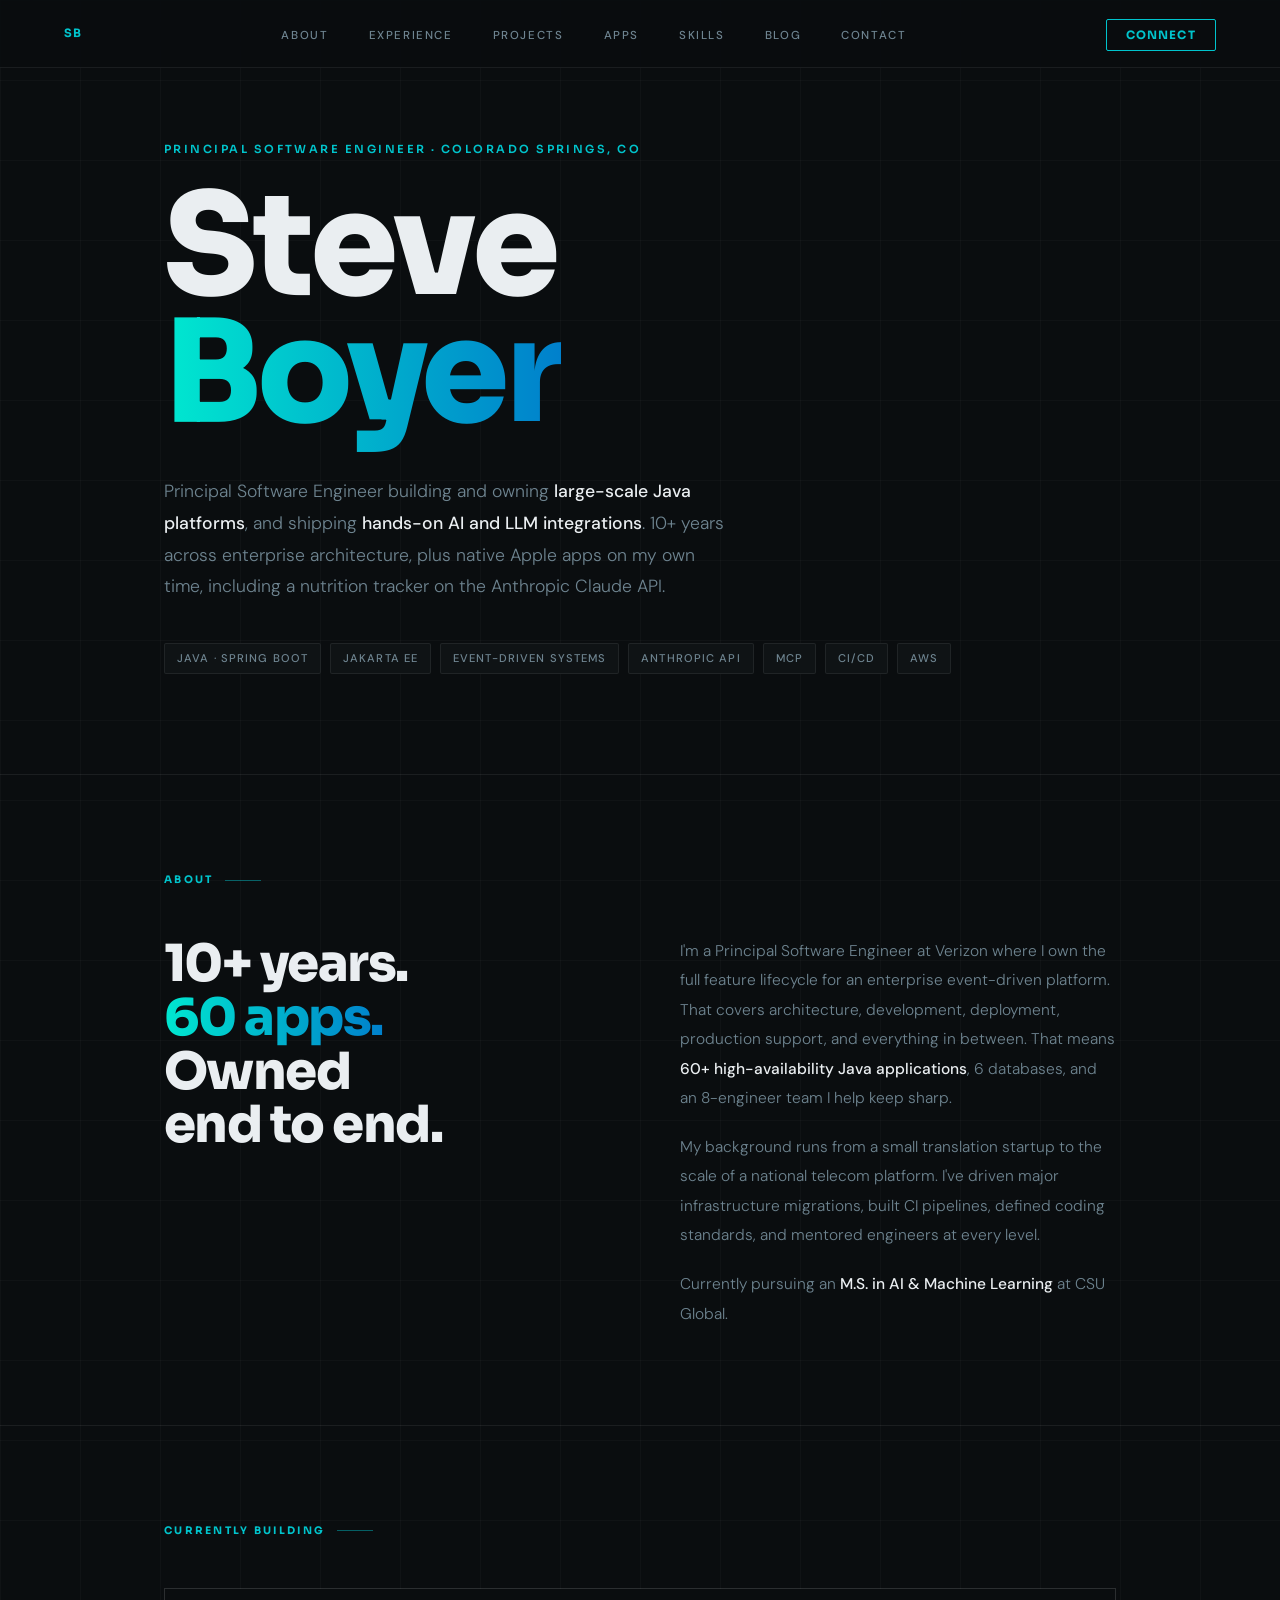
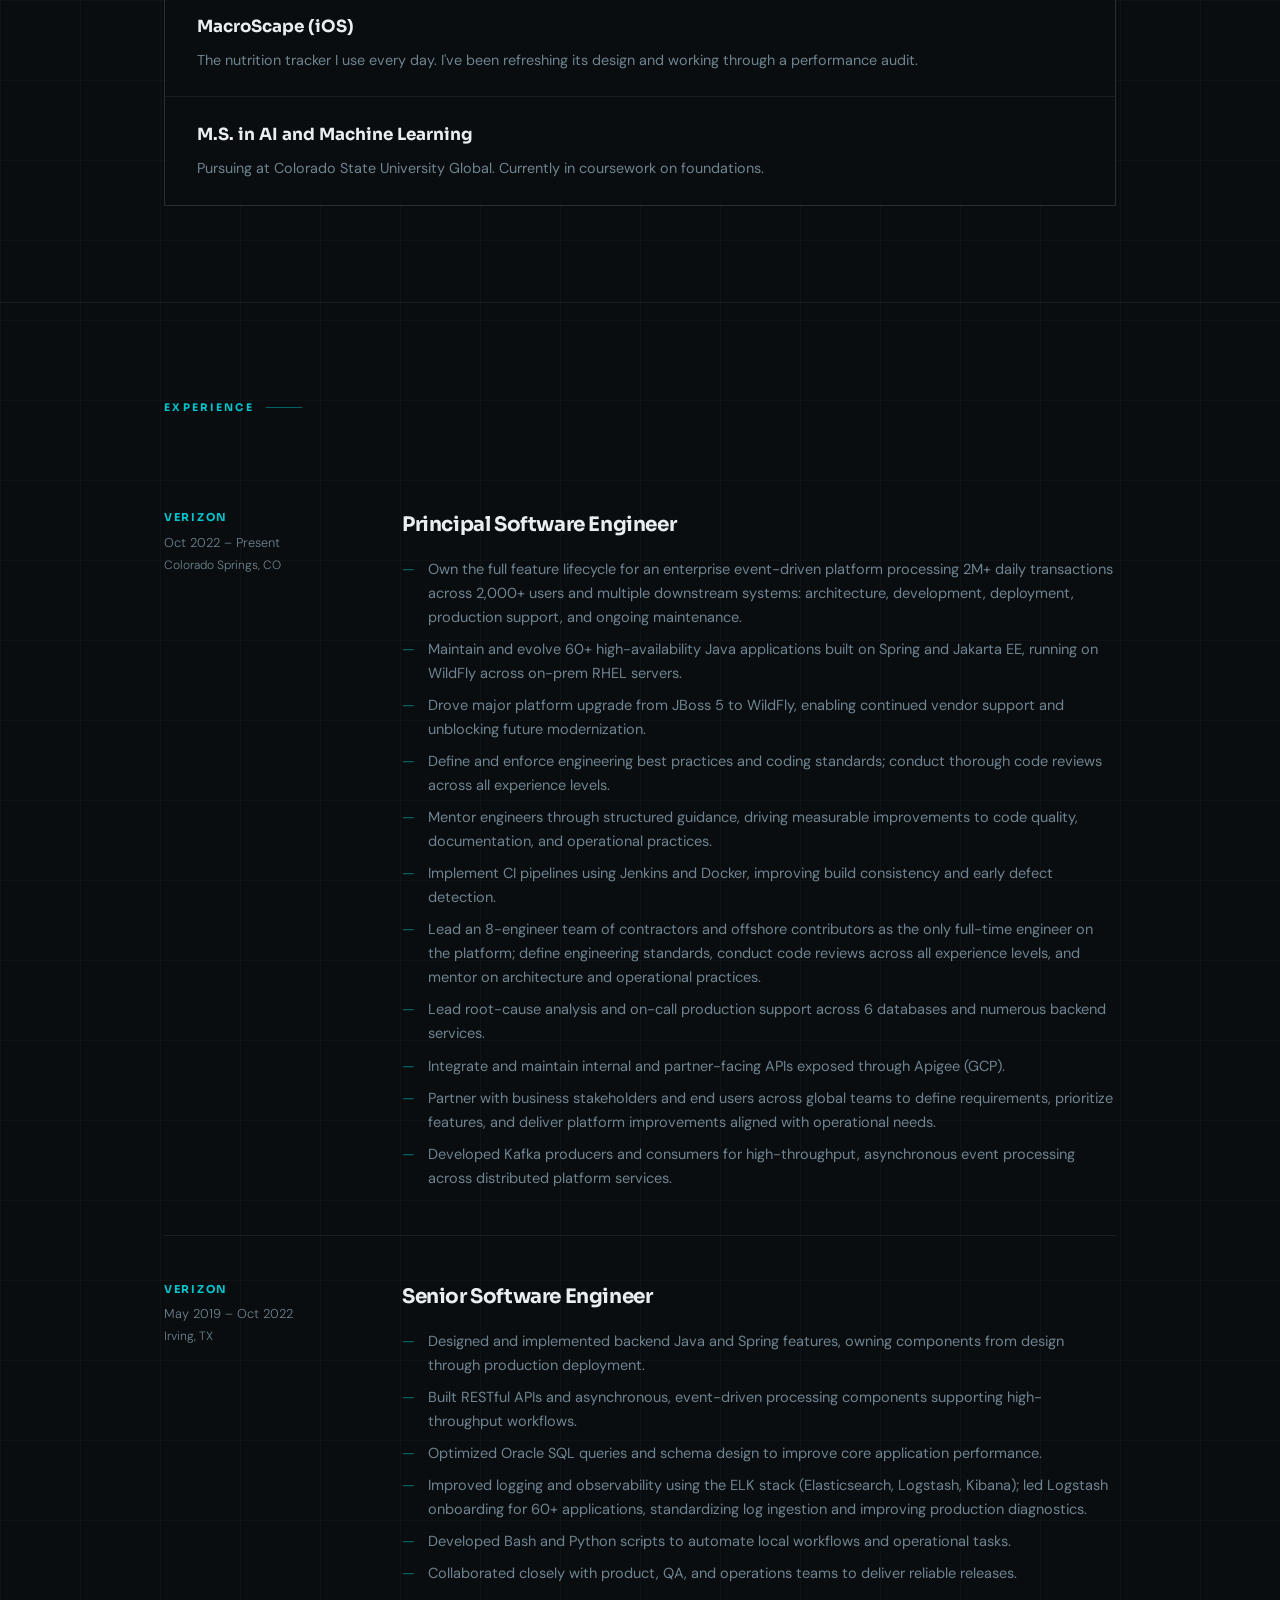
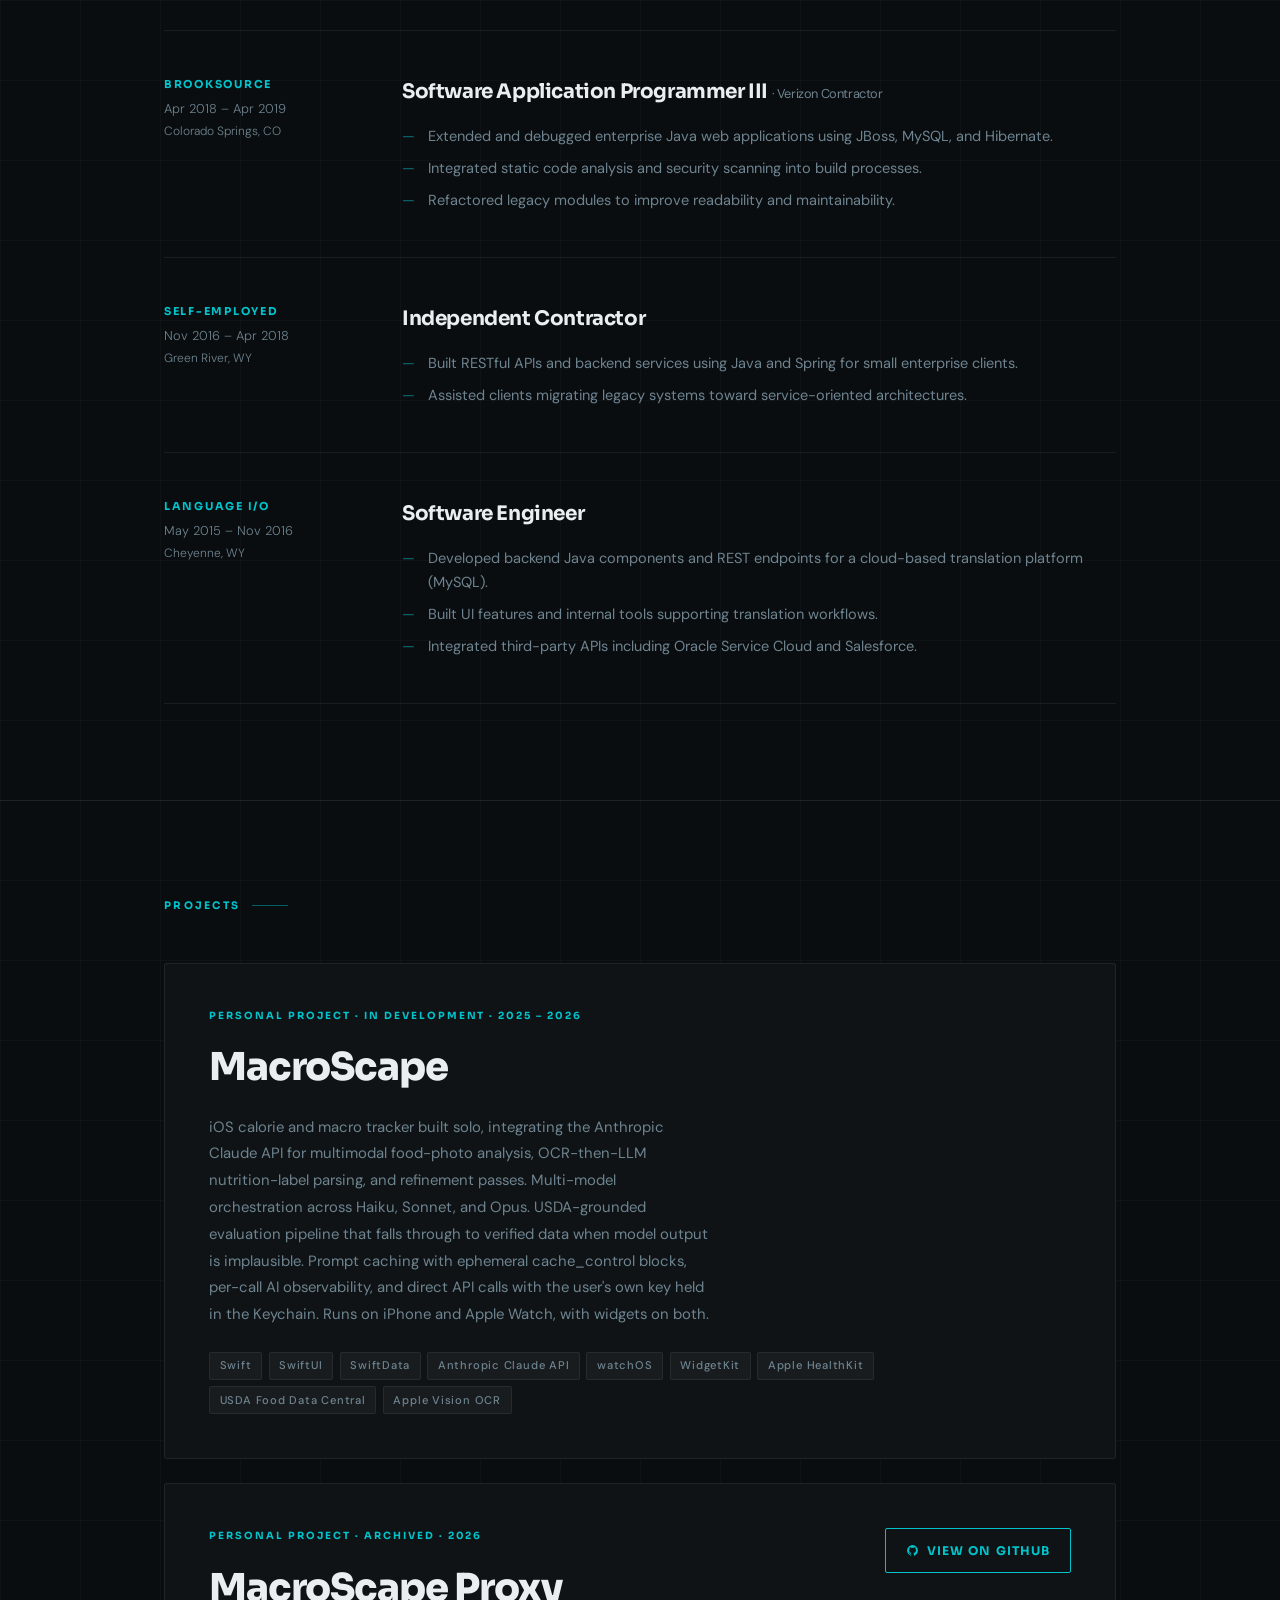
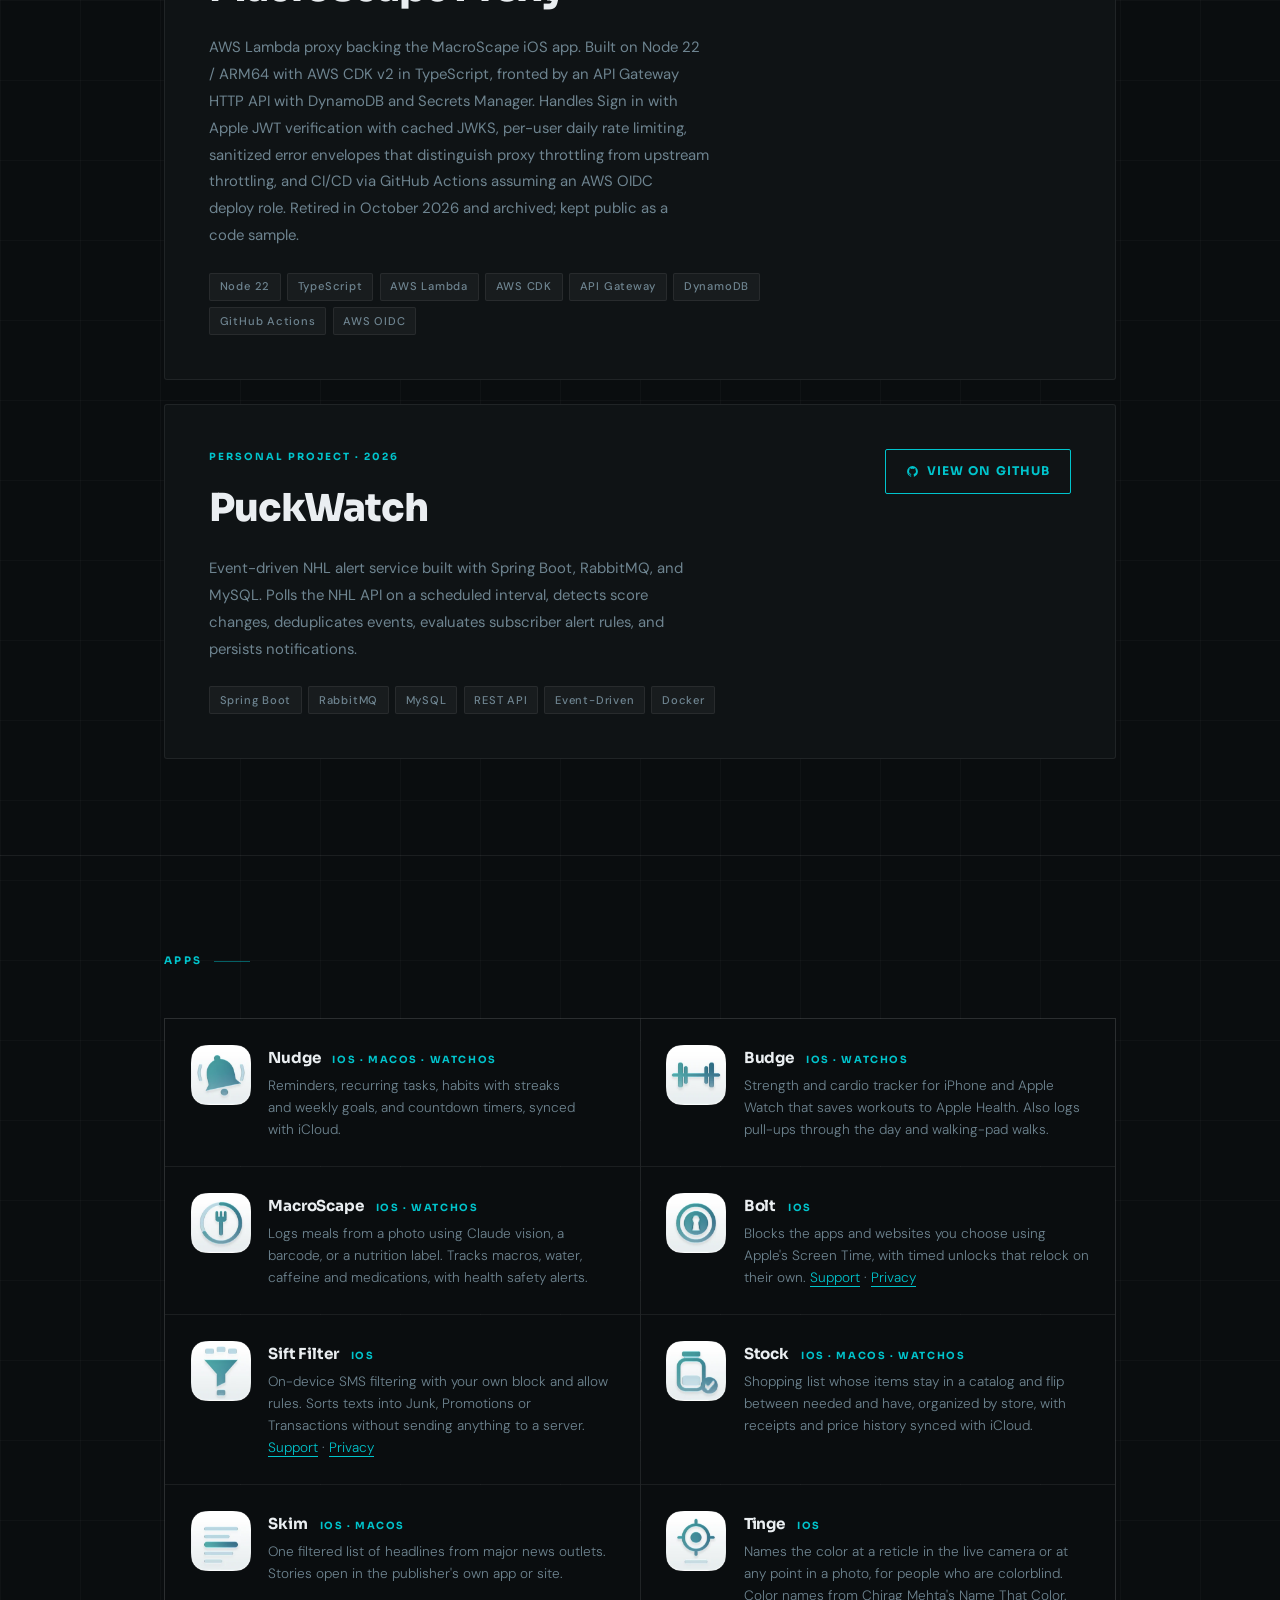
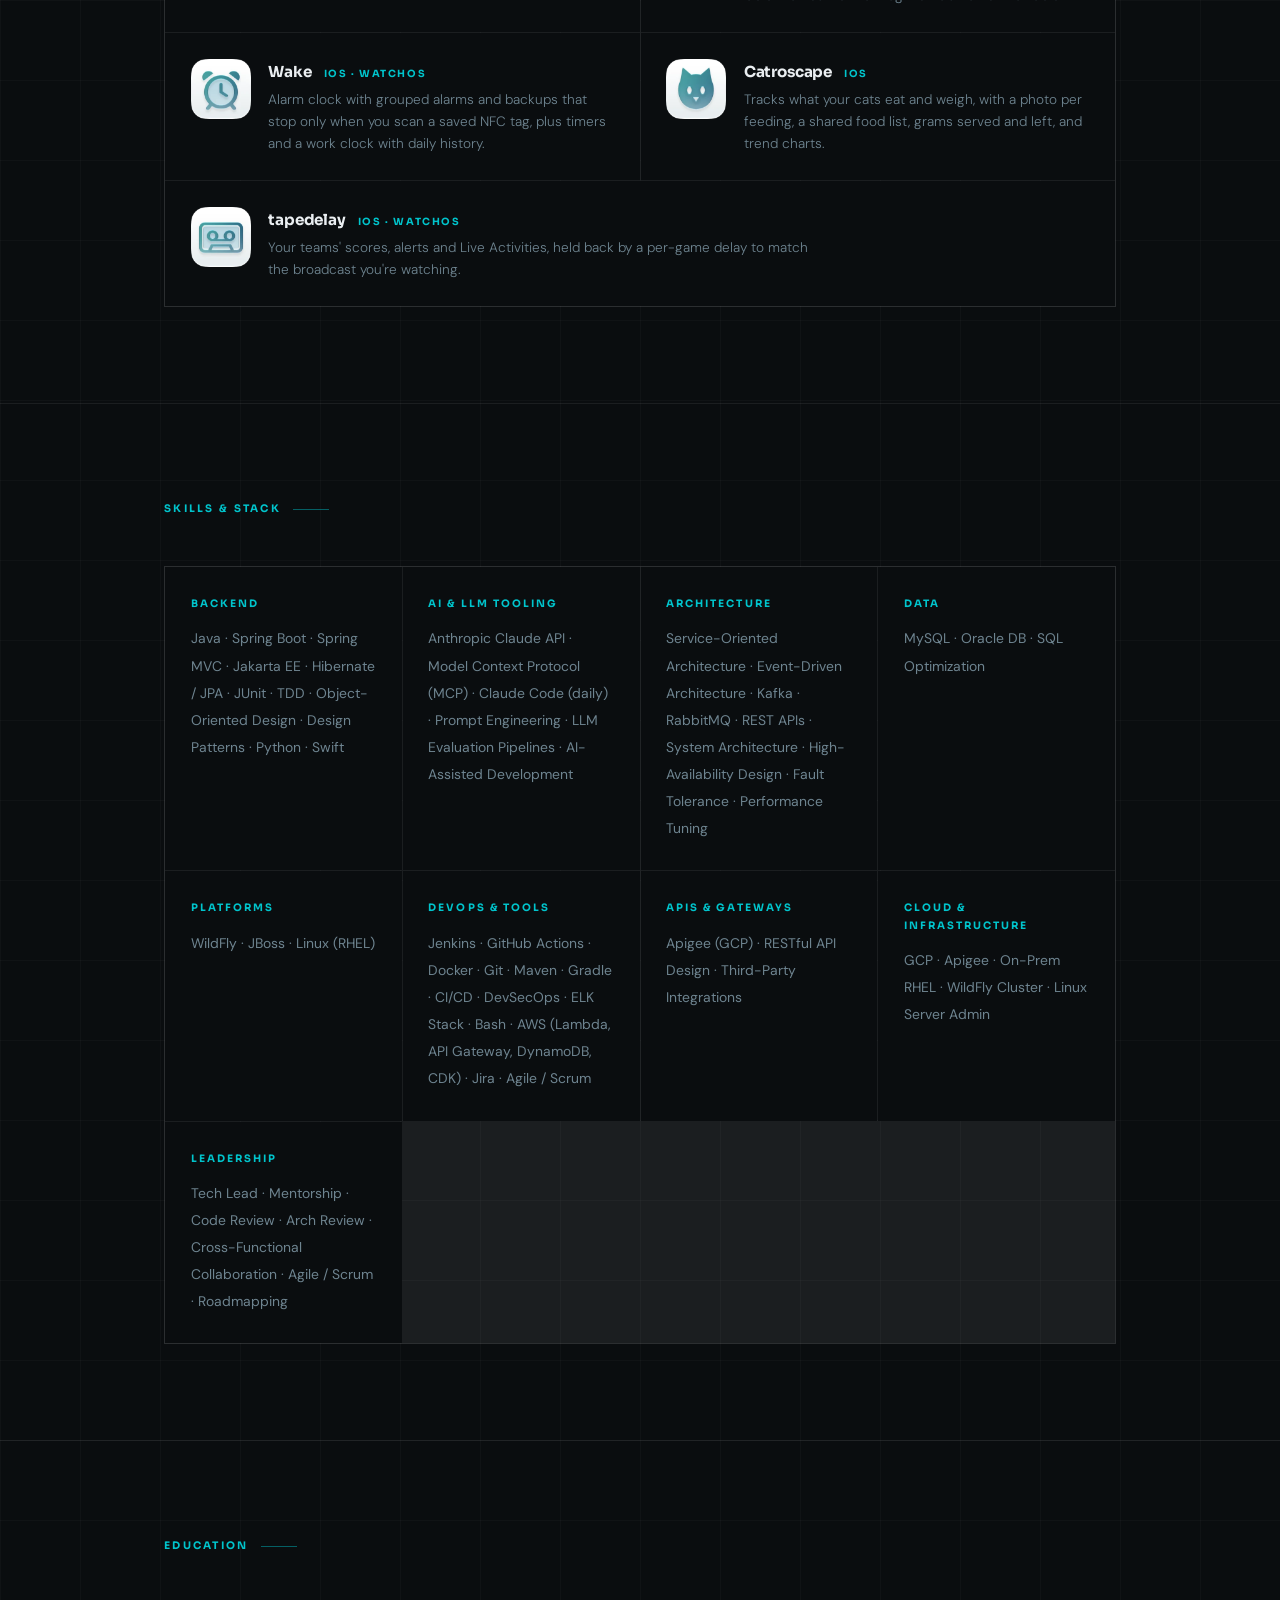
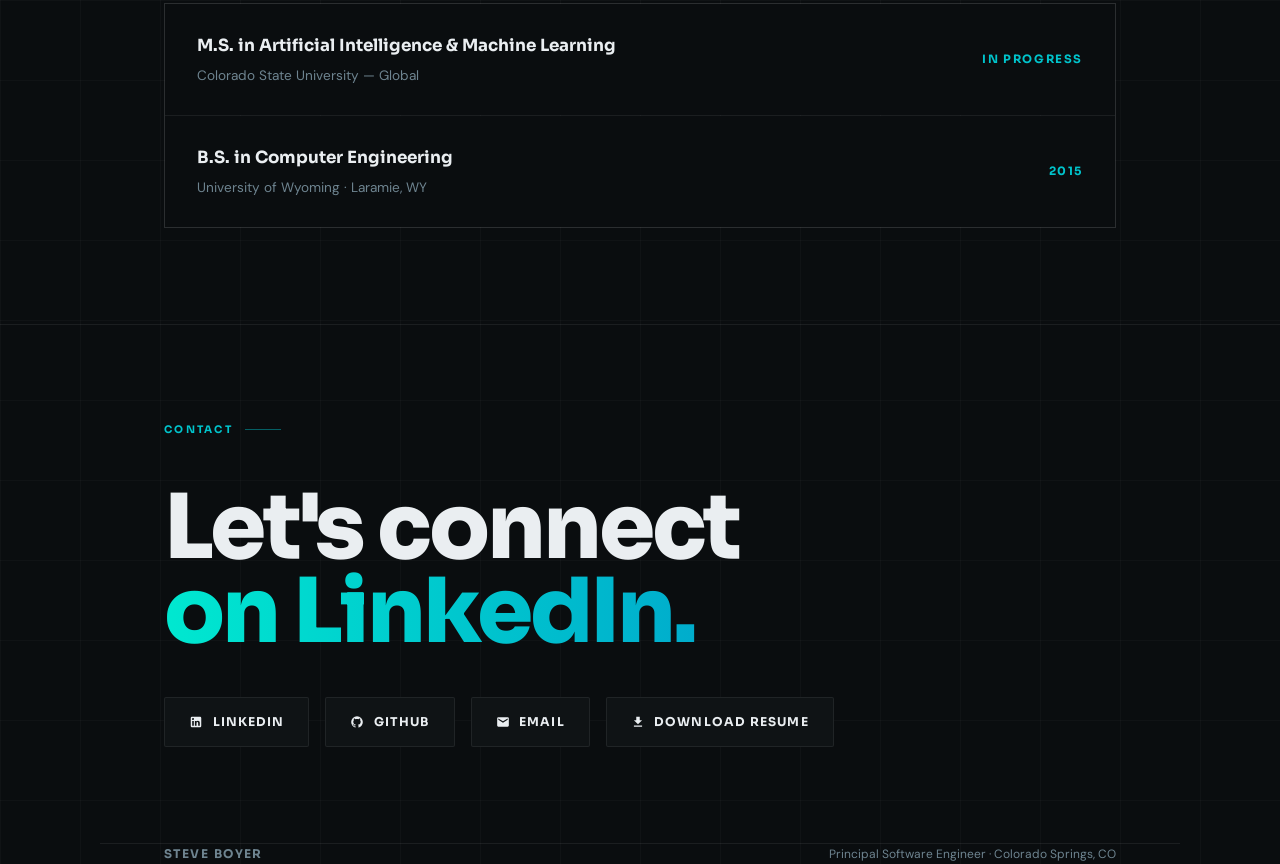
==== commit d1eb806c: "Fix the look review findings and add Stock, Skim, Tinge, Wake, Catroscape and tapedelay as proposed " ====
--- a/index.html
+++ b/index.html
@@ -55,7 +55,7 @@
       align-items: center;
       justify-content: space-between;
       padding: 1.25rem var(--gutter);
-      background: rgba(10,13,15,0.82);
+      background: rgba(10,13,15,0.94);
       backdrop-filter: blur(20px);
       border-bottom: 1px solid var(--bg-line);
     }
@@ -276,6 +276,7 @@
       margin-bottom: 0.85rem;
     }
     .proj-desc {
+      text-wrap: pretty;
       font-size: 0.93rem;
       color: var(--fg-muted);
       line-height: 1.8;
@@ -331,6 +332,7 @@
     }
     /* an odd last row spans the grid, so no empty cell shows */
     .app-row:last-child:nth-child(odd) { grid-column: 1 / -1; }
+    .app-row:last-child:nth-child(odd) .app-desc { max-width: 34.5rem; }
     .app-icon {
       width: 60px;
       height: 60px;
@@ -359,6 +361,7 @@
       color: var(--accent);
     }
     .app-desc {
+      text-wrap: pretty;
       font-size: 0.85rem;
       color: var(--fg-muted);
       line-height: 1.6;
@@ -525,8 +528,18 @@
       footer { flex-direction: column; gap: 0.4rem; text-align: center; }
     }
     @media (max-width: 460px) {
-      .app-row { padding: 1.25rem; gap: 0.9rem; }
-      .app-icon { width: 52px; height: 52px; }
+      /* icon, name and platforms share the top line; the description takes the full width */
+      .app-row {
+        display: grid;
+        grid-template-columns: auto 1fr;
+        align-items: center;
+        gap: 0.75rem 0.9rem;
+        padding: 1.25rem;
+      }
+      .app-row > div { display: contents; }
+      .app-row-top { margin-bottom: 0; }
+      .app-desc { grid-column: 1 / -1; }
+      .app-icon { width: 44px; height: 44px; }
     }
   </style>
 </head>
@@ -556,8 +569,8 @@
     <p class="hero-body">
       Principal Software Engineer building and owning <strong>large-scale Java platforms</strong>,
       and shipping <strong>hands-on AI and LLM integrations</strong>. 10+ years across enterprise
-      architecture, plus native Apple apps built on my own time, including an iOS nutrition
-      tracker on the Anthropic Claude API.
+      architecture, plus native Apple apps on my own time, including a nutrition tracker on
+      the Anthropic Claude API.
     </p>
     <div class="hero-chips">
       <span class="chip">Java · Spring Boot</span>
@@ -789,7 +802,7 @@
     <div class="apps-list">
 
       <div class="app-row">
-        <img class="app-icon" src="icons/nudge.webp" alt="" width="60" height="60" loading="lazy" />
+        <img class="app-icon" src="icons/nudge.webp" alt="" width="60" height="60" />
         <div>
           <div class="app-row-top">
             <span class="app-name">Nudge</span>
@@ -800,7 +813,7 @@
       </div>
 
       <div class="app-row">
-        <img class="app-icon" src="icons/budge.webp" alt="" width="60" height="60" loading="lazy" />
+        <img class="app-icon" src="icons/budge.webp" alt="" width="60" height="60" />
         <div>
           <div class="app-row-top">
             <span class="app-name">Budge</span>
@@ -811,18 +824,18 @@
       </div>
 
       <div class="app-row">
-        <img class="app-icon" src="icons/macroscape.webp" alt="" width="60" height="60" loading="lazy" />
+        <img class="app-icon" src="icons/macroscape.webp" alt="" width="60" height="60" />
         <div>
           <div class="app-row-top">
             <span class="app-name">MacroScape</span>
             <span class="app-platform">iOS · watchOS</span>
           </div>
-          <div class="app-desc">Nutrition tracker that logs meals from a photo using Claude vision, a barcode, or a nutrition label. Tracks macros, water, caffeine and medications, with health safety alerts.</div>
+          <div class="app-desc">Logs meals from a photo using Claude vision, a barcode, or a nutrition label. Tracks macros, water, caffeine and medications, with health safety alerts.</div>
         </div>
       </div>
 
       <div class="app-row">
-        <img class="app-icon" src="icons/bolt.webp" alt="" width="60" height="60" loading="lazy" />
+        <img class="app-icon" src="icons/bolt.webp" alt="" width="60" height="60" />
         <div>
           <div class="app-row-top">
             <span class="app-name">Bolt</span>
@@ -833,13 +846,79 @@
       </div>
 
       <div class="app-row">
-        <img class="app-icon" src="icons/sift.webp" alt="" width="60" height="60" loading="lazy" />
+        <img class="app-icon" src="icons/sift.webp" alt="" width="60" height="60" />
         <div>
           <div class="app-row-top">
             <span class="app-name">Sift Filter</span>
             <span class="app-platform">iOS</span>
           </div>
           <div class="app-desc">On-device SMS filtering with your own block and allow rules. Sorts texts into Junk, Promotions or Transactions without sending anything to a server. <a href="/sift/support/">Support</a> · <a href="/sift/privacy/">Privacy</a></div>
+        </div>
+      </div>
+
+      <div class="app-row">
+        <img class="app-icon" src="icons/stock.webp" alt="" width="60" height="60" />
+        <div>
+          <div class="app-row-top">
+            <span class="app-name">Stock</span>
+            <span class="app-platform">iOS · macOS · watchOS</span>
+          </div>
+          <div class="app-desc">Shopping list whose items stay in a catalog and flip between needed and have, organized by store, with receipts and price history synced with iCloud.</div>
+        </div>
+      </div>
+
+      <div class="app-row">
+        <img class="app-icon" src="icons/skim.webp" alt="" width="60" height="60" />
+        <div>
+          <div class="app-row-top">
+            <span class="app-name">Skim</span>
+            <span class="app-platform">iOS · macOS</span>
+          </div>
+          <div class="app-desc">One filtered list of headlines from major news outlets. Stories open in the publisher's own app or site.</div>
+        </div>
+      </div>
+
+      <div class="app-row">
+        <img class="app-icon" src="icons/tinge.webp" alt="" width="60" height="60" />
+        <div>
+          <div class="app-row-top">
+            <span class="app-name">Tinge</span>
+            <span class="app-platform">iOS</span>
+          </div>
+          <div class="app-desc">Names the color at a reticle in the live camera or at any point in a photo, for people who are colorblind. Color names from Chirag Mehta's Name That Color.</div>
+        </div>
+      </div>
+
+      <div class="app-row">
+        <img class="app-icon" src="icons/wake.webp" alt="" width="60" height="60" />
+        <div>
+          <div class="app-row-top">
+            <span class="app-name">Wake</span>
+            <span class="app-platform">iOS · watchOS</span>
+          </div>
+          <div class="app-desc">Alarm clock with grouped alarms and backups that stop only when you scan a saved NFC tag, plus timers and a work clock with daily history.</div>
+        </div>
+      </div>
+
+      <div class="app-row">
+        <img class="app-icon" src="icons/catroscape.webp" alt="" width="60" height="60" />
+        <div>
+          <div class="app-row-top">
+            <span class="app-name">Catroscape</span>
+            <span class="app-platform">iOS</span>
+          </div>
+          <div class="app-desc">Tracks what your cats eat and weigh, with a photo per feeding, a shared food list, grams served and left, and trend charts.</div>
+        </div>
+      </div>
+
+      <div class="app-row">
+        <img class="app-icon" src="icons/tapedelay.webp" alt="" width="60" height="60" />
+        <div>
+          <div class="app-row-top">
+            <span class="app-name">tapedelay</span>
+            <span class="app-platform">iOS · watchOS</span>
+          </div>
+          <div class="app-desc">Your teams' scores, alerts and Live Activities, held back by a per-game delay to match the broadcast you're watching.</div>
         </div>
       </div>
 
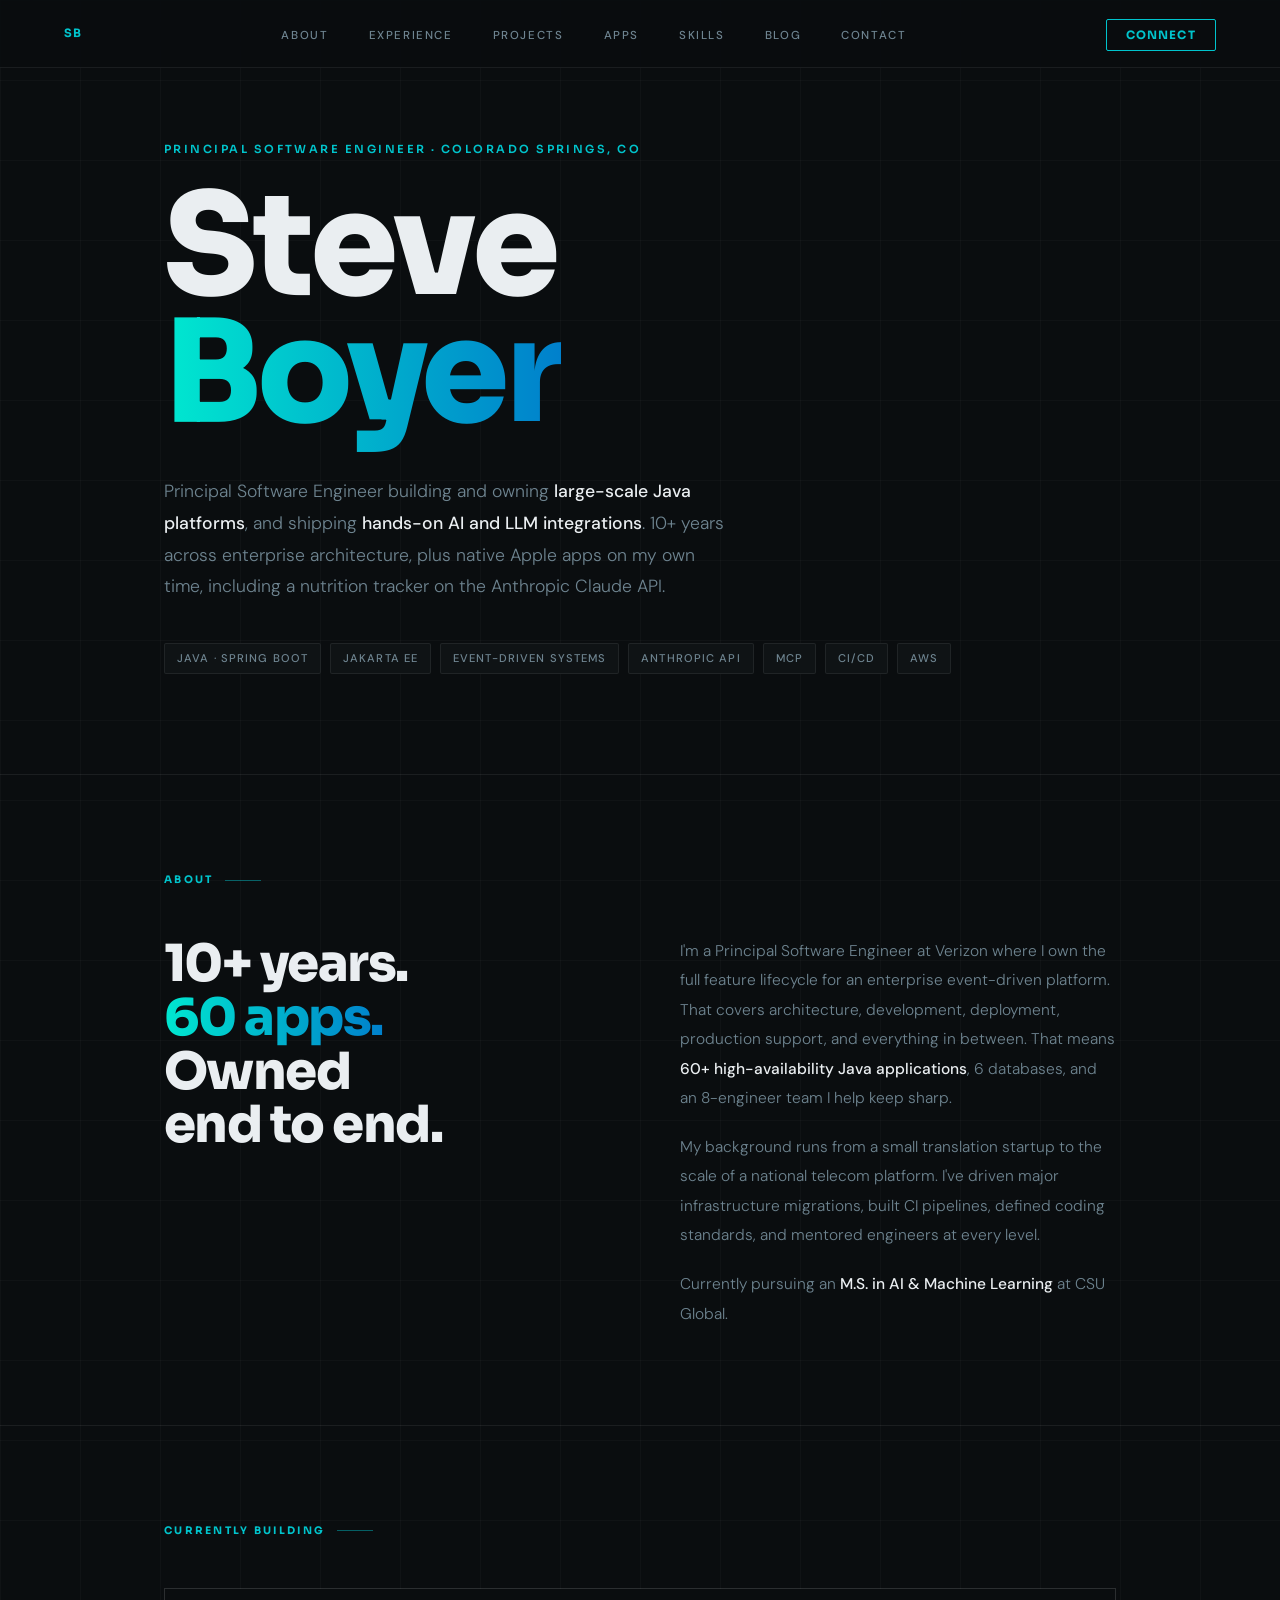
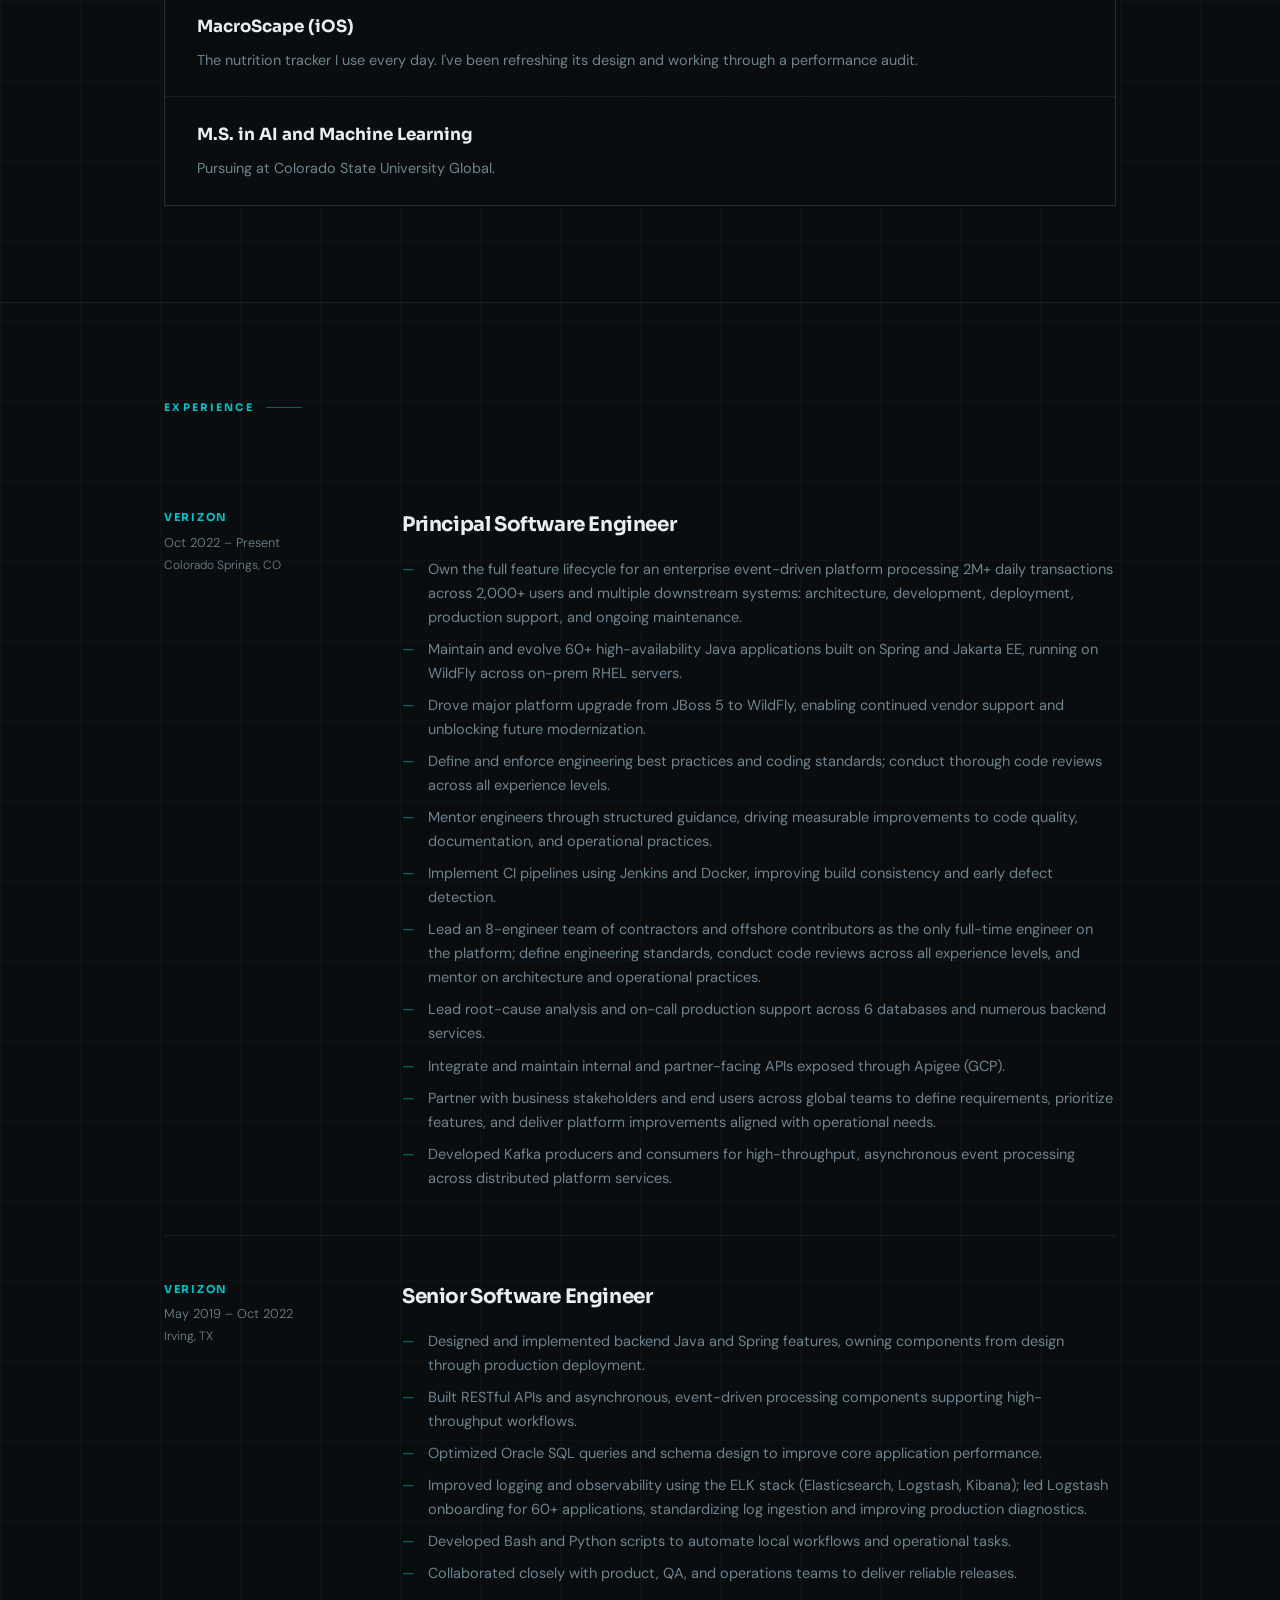
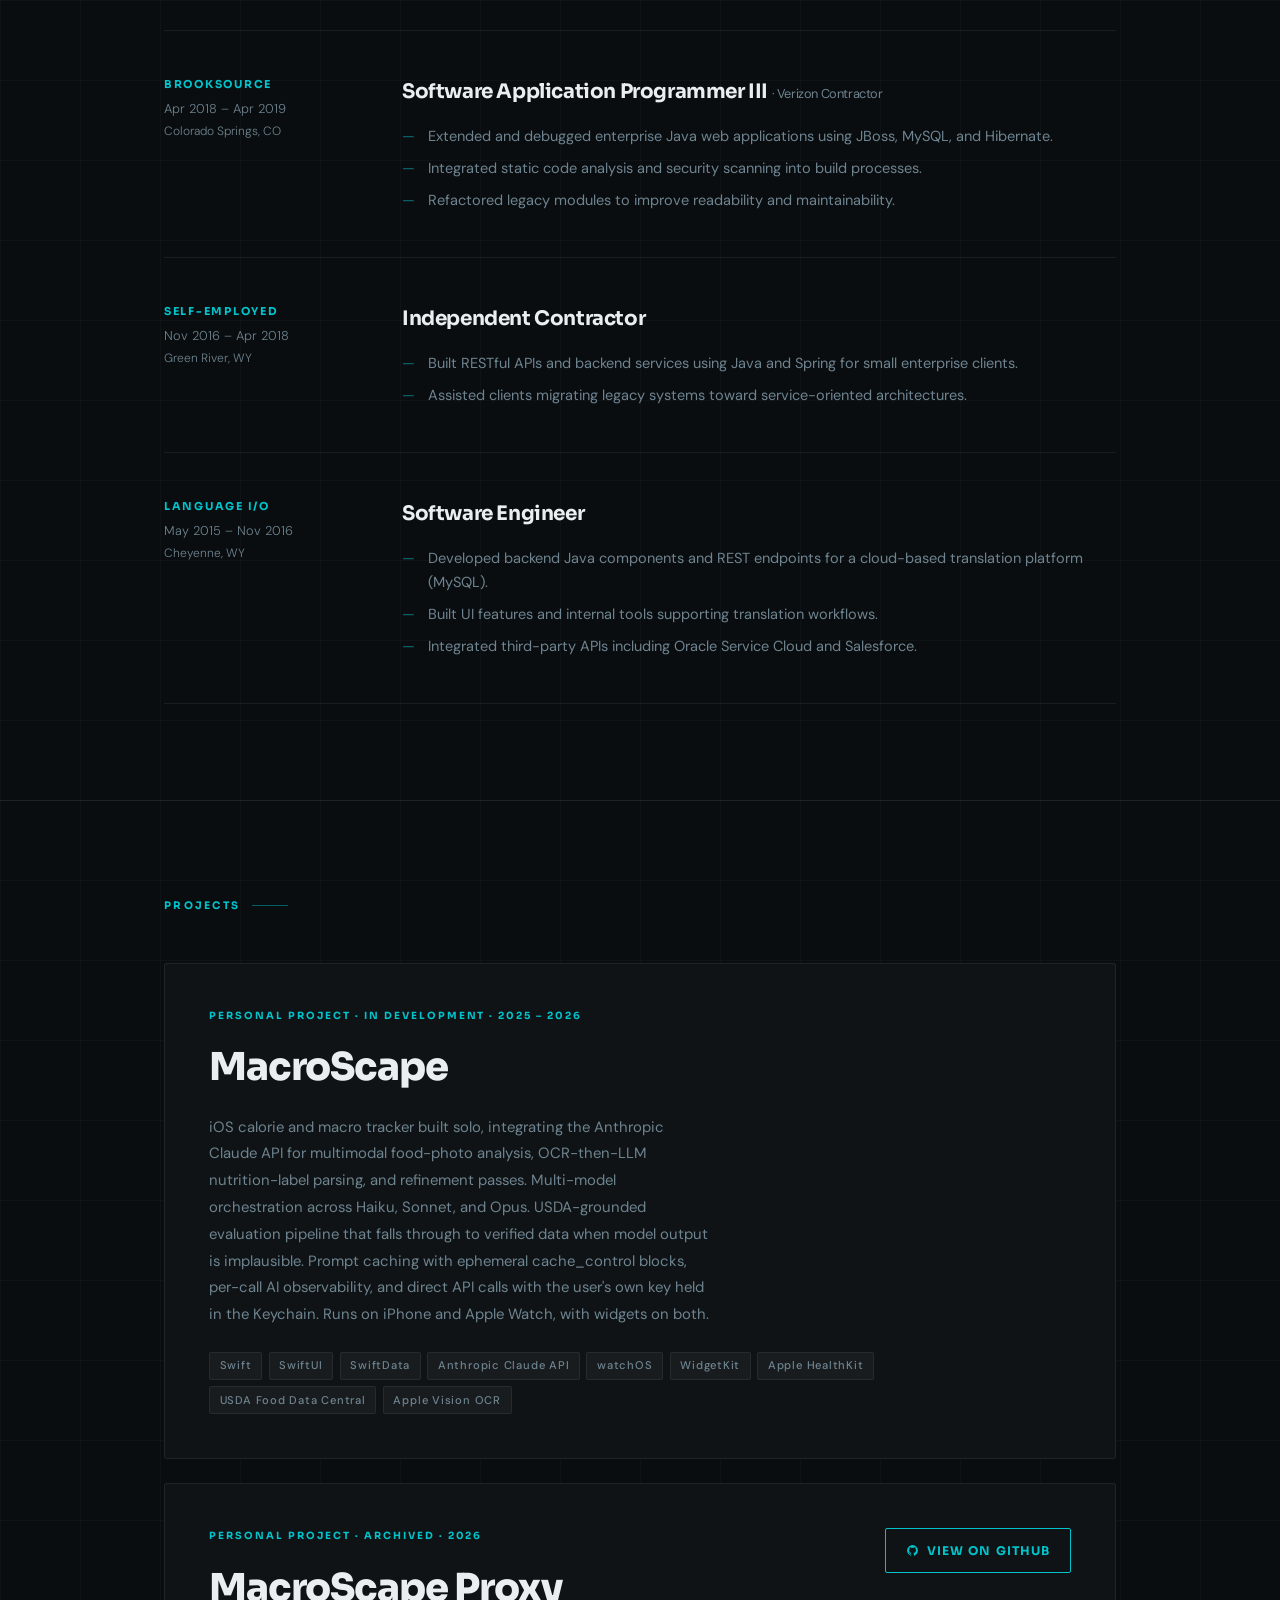
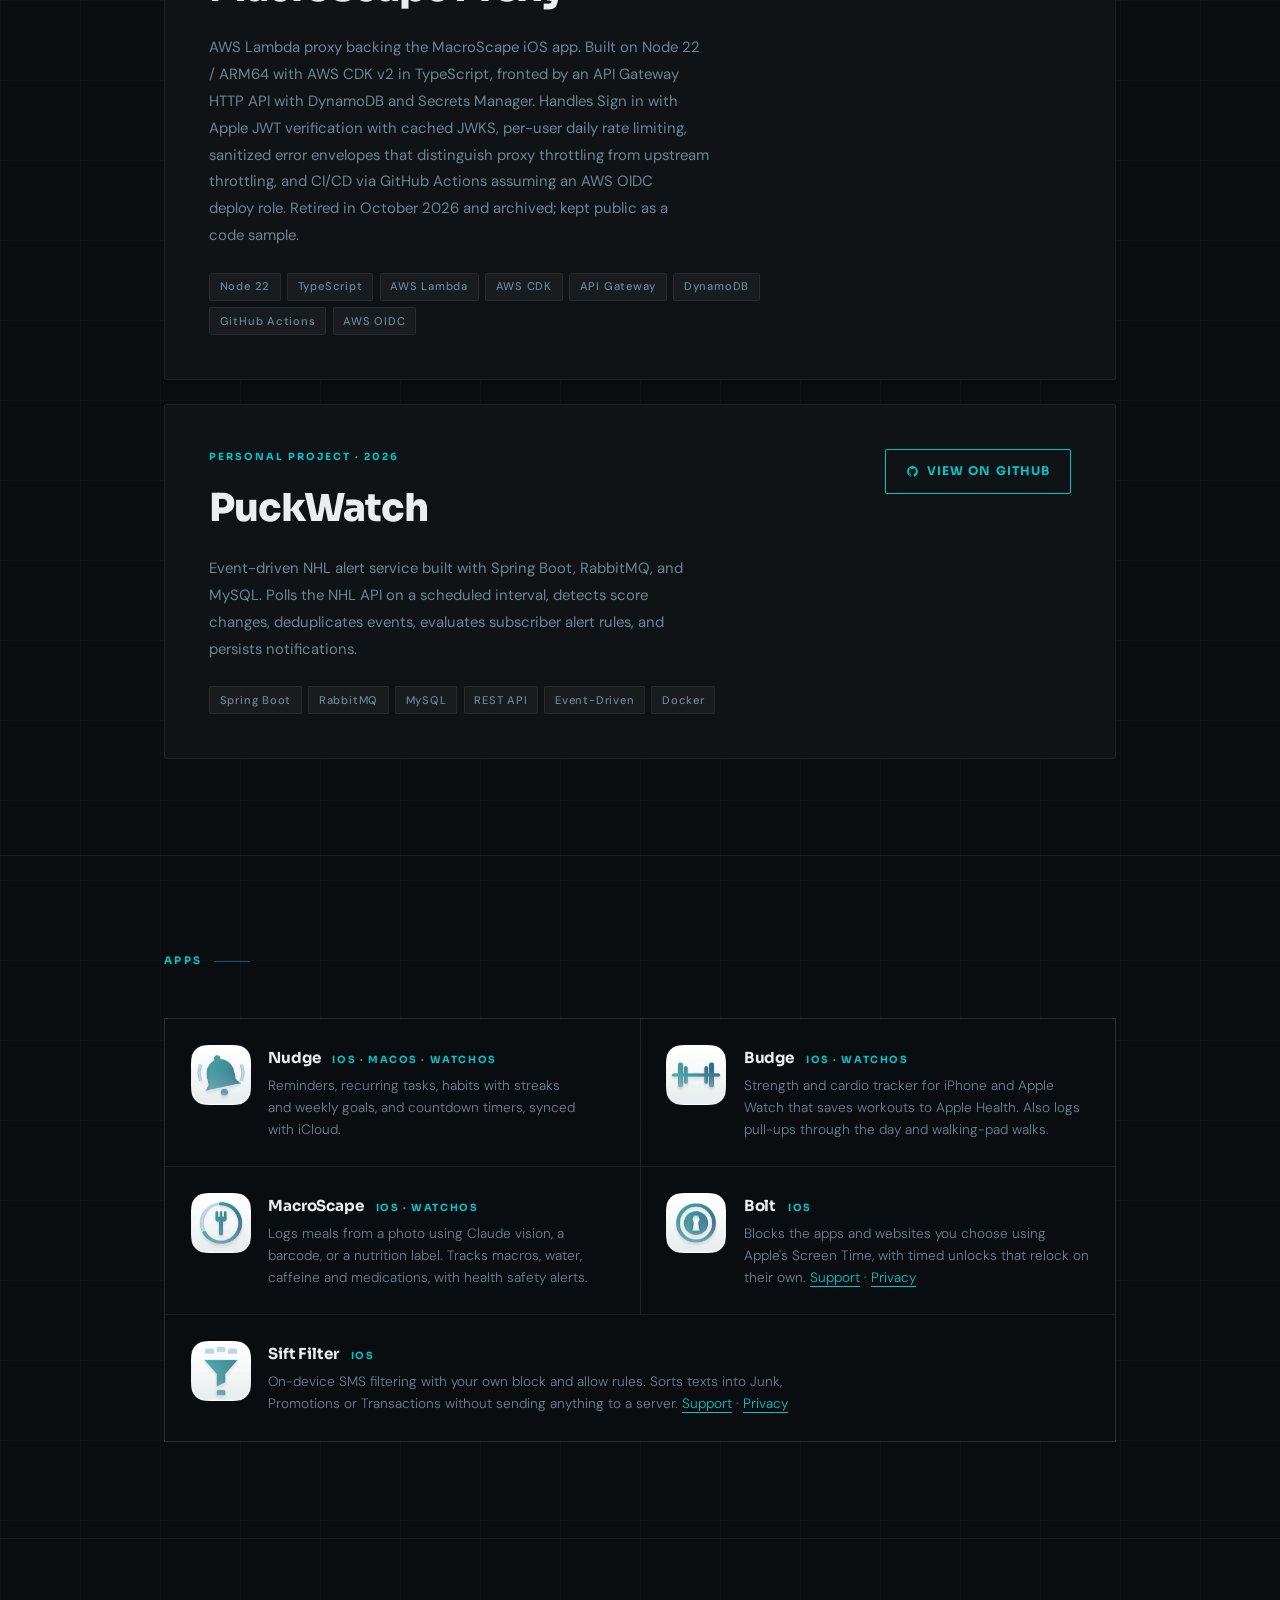
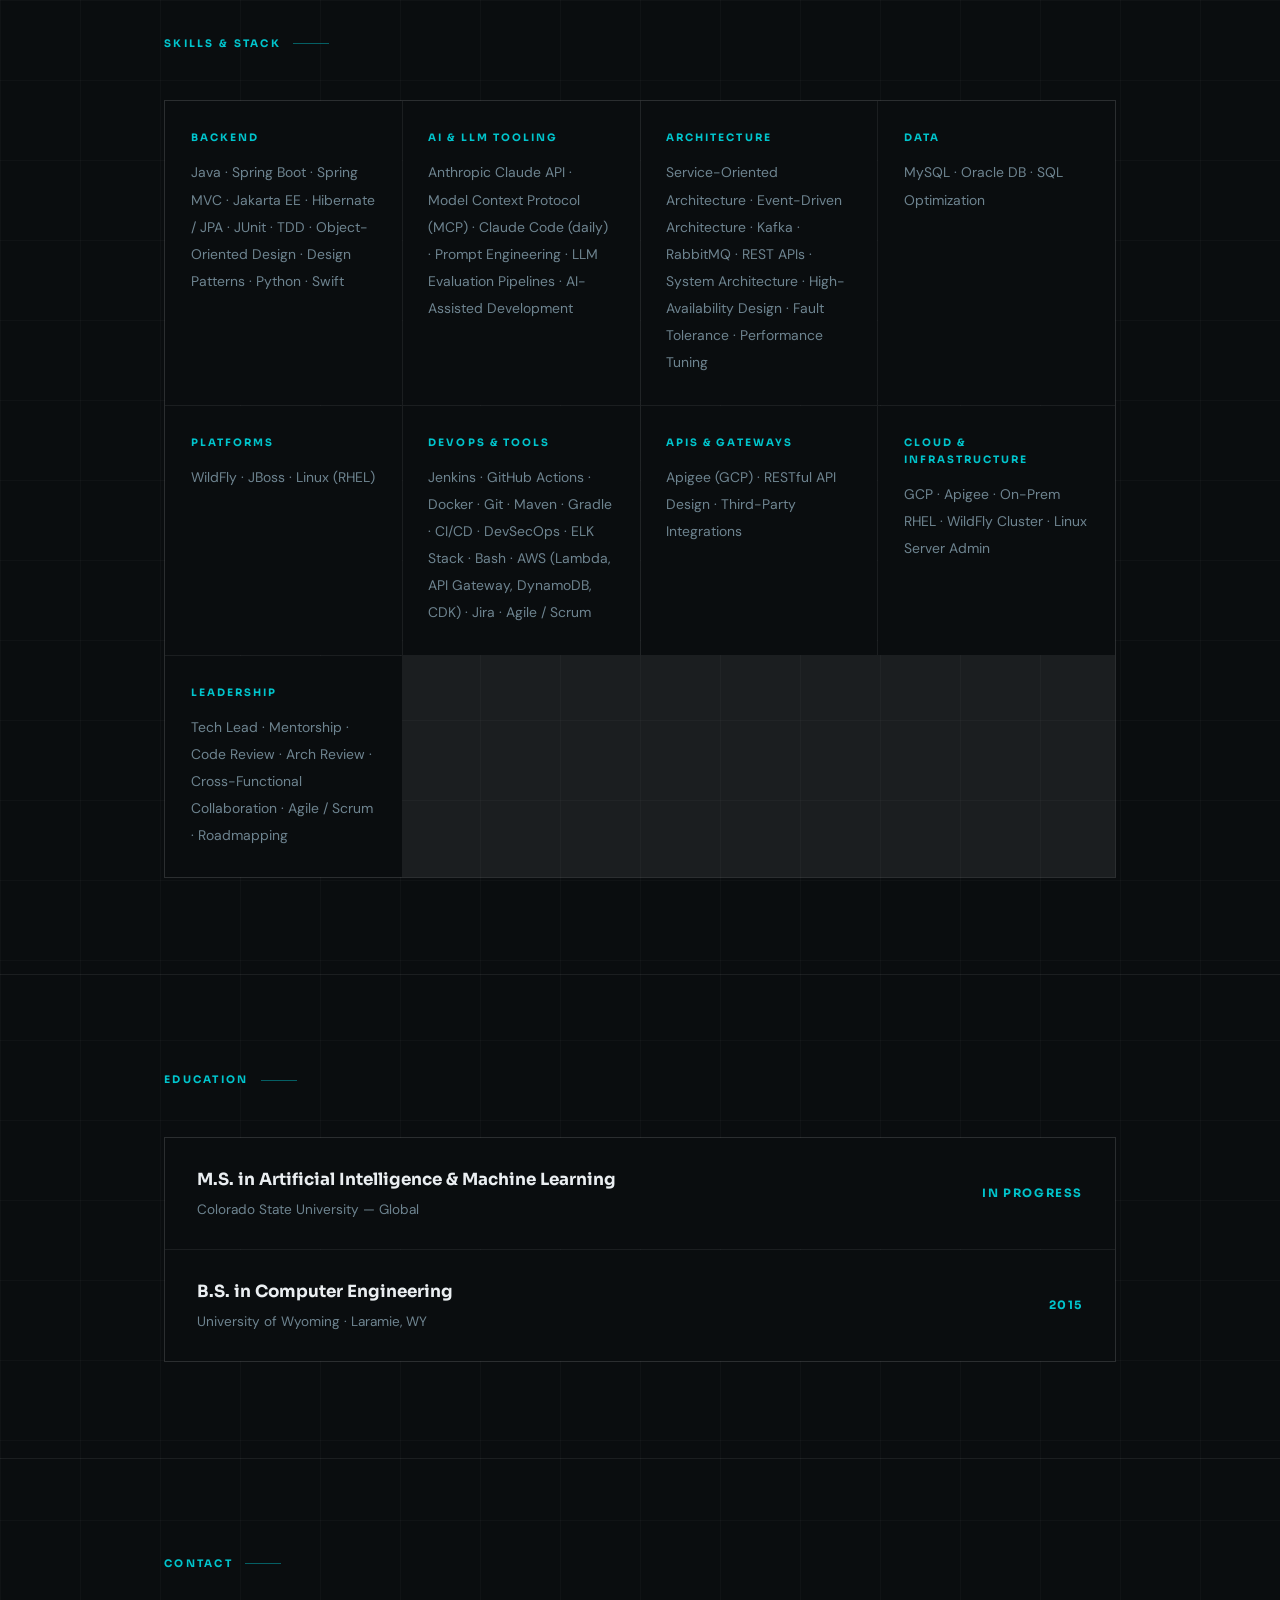
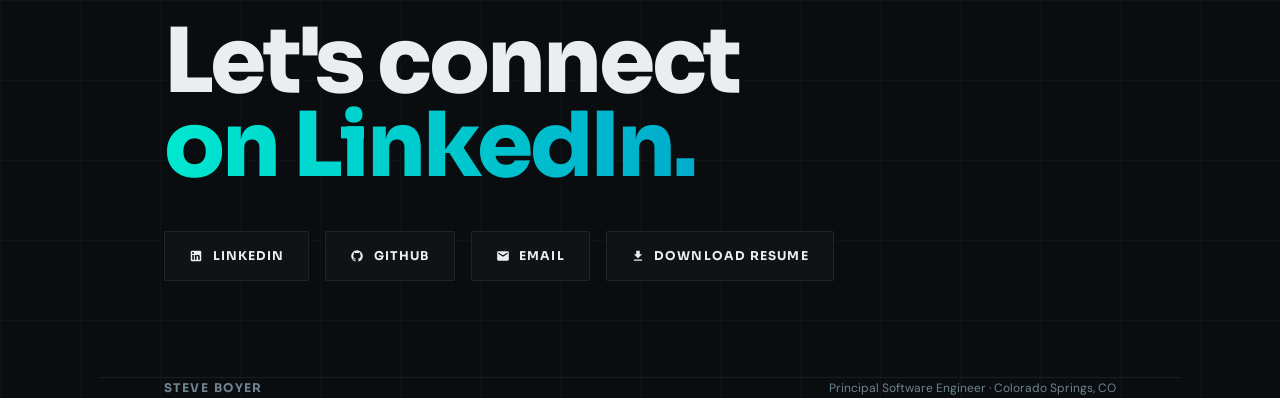
==== commit c414c654: "Apply Steve's site refresh answers: drop the six proposed Apps rows and their icons, shorten the M.S" ====
--- a/index.html
+++ b/index.html
@@ -619,7 +619,7 @@
       </div>
       <div class="building-row">
         <div class="building-name">M.S. in AI and Machine Learning</div>
-        <p class="building-desc">Pursuing at Colorado State University Global. Currently in coursework on foundations.</p>
+        <p class="building-desc">Pursuing at Colorado State University Global.</p>
       </div>
     </div>
   </div>
@@ -853,72 +853,6 @@
             <span class="app-platform">iOS</span>
           </div>
           <div class="app-desc">On-device SMS filtering with your own block and allow rules. Sorts texts into Junk, Promotions or Transactions without sending anything to a server. <a href="/sift/support/">Support</a> · <a href="/sift/privacy/">Privacy</a></div>
-        </div>
-      </div>
-
-      <div class="app-row">
-        <img class="app-icon" src="icons/stock.webp" alt="" width="60" height="60" />
-        <div>
-          <div class="app-row-top">
-            <span class="app-name">Stock</span>
-            <span class="app-platform">iOS · macOS · watchOS</span>
-          </div>
-          <div class="app-desc">Shopping list whose items stay in a catalog and flip between needed and have, organized by store, with receipts and price history synced with iCloud.</div>
-        </div>
-      </div>
-
-      <div class="app-row">
-        <img class="app-icon" src="icons/skim.webp" alt="" width="60" height="60" />
-        <div>
-          <div class="app-row-top">
-            <span class="app-name">Skim</span>
-            <span class="app-platform">iOS · macOS</span>
-          </div>
-          <div class="app-desc">One filtered list of headlines from major news outlets. Stories open in the publisher's own app or site.</div>
-        </div>
-      </div>
-
-      <div class="app-row">
-        <img class="app-icon" src="icons/tinge.webp" alt="" width="60" height="60" />
-        <div>
-          <div class="app-row-top">
-            <span class="app-name">Tinge</span>
-            <span class="app-platform">iOS</span>
-          </div>
-          <div class="app-desc">Names the color at a reticle in the live camera or at any point in a photo, for people who are colorblind. Color names from Chirag Mehta's Name That Color.</div>
-        </div>
-      </div>
-
-      <div class="app-row">
-        <img class="app-icon" src="icons/wake.webp" alt="" width="60" height="60" />
-        <div>
-          <div class="app-row-top">
-            <span class="app-name">Wake</span>
-            <span class="app-platform">iOS · watchOS</span>
-          </div>
-          <div class="app-desc">Alarm clock with grouped alarms and backups that stop only when you scan a saved NFC tag, plus timers and a work clock with daily history.</div>
-        </div>
-      </div>
-
-      <div class="app-row">
-        <img class="app-icon" src="icons/catroscape.webp" alt="" width="60" height="60" />
-        <div>
-          <div class="app-row-top">
-            <span class="app-name">Catroscape</span>
-            <span class="app-platform">iOS</span>
-          </div>
-          <div class="app-desc">Tracks what your cats eat and weigh, with a photo per feeding, a shared food list, grams served and left, and trend charts.</div>
-        </div>
-      </div>
-
-      <div class="app-row">
-        <img class="app-icon" src="icons/tapedelay.webp" alt="" width="60" height="60" />
-        <div>
-          <div class="app-row-top">
-            <span class="app-name">tapedelay</span>
-            <span class="app-platform">iOS · watchOS</span>
-          </div>
-          <div class="app-desc">Your teams' scores, alerts and Live Activities, held back by a per-game delay to match the broadcast you're watching.</div>
         </div>
       </div>
 
